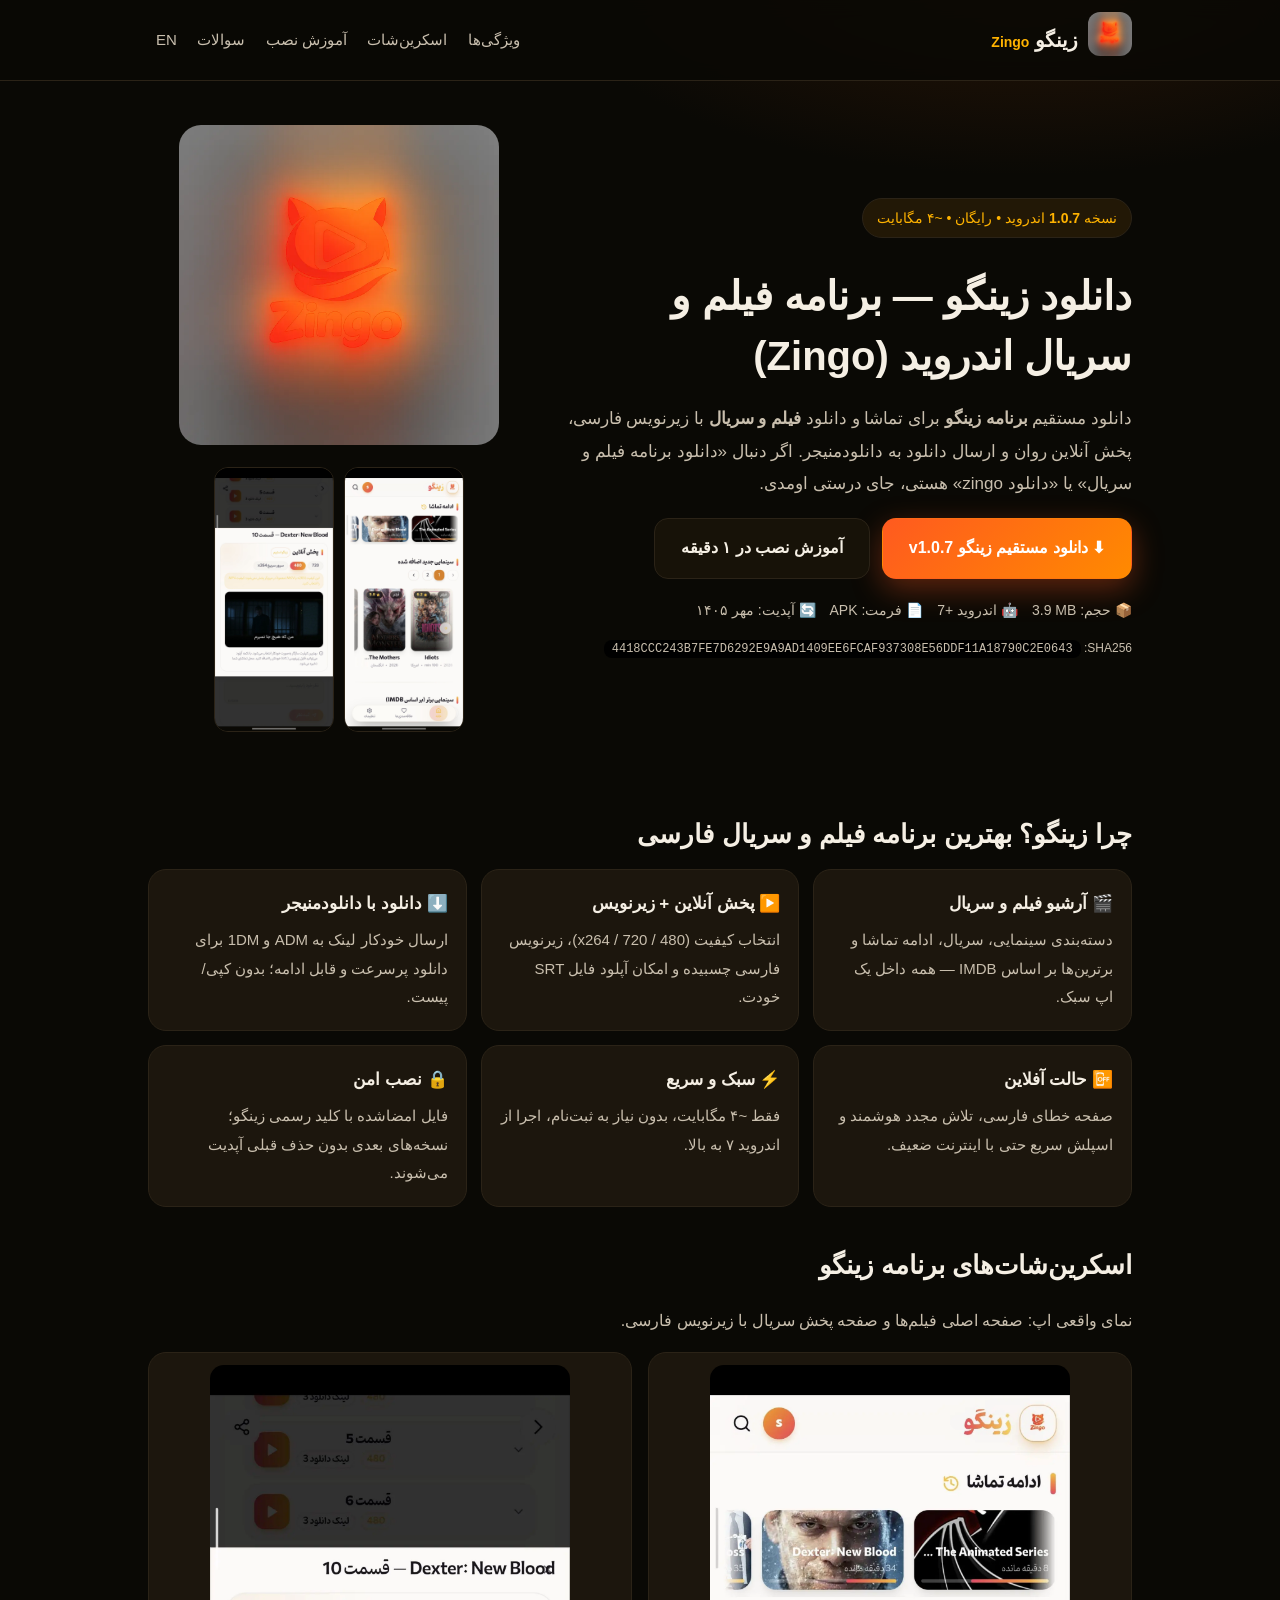
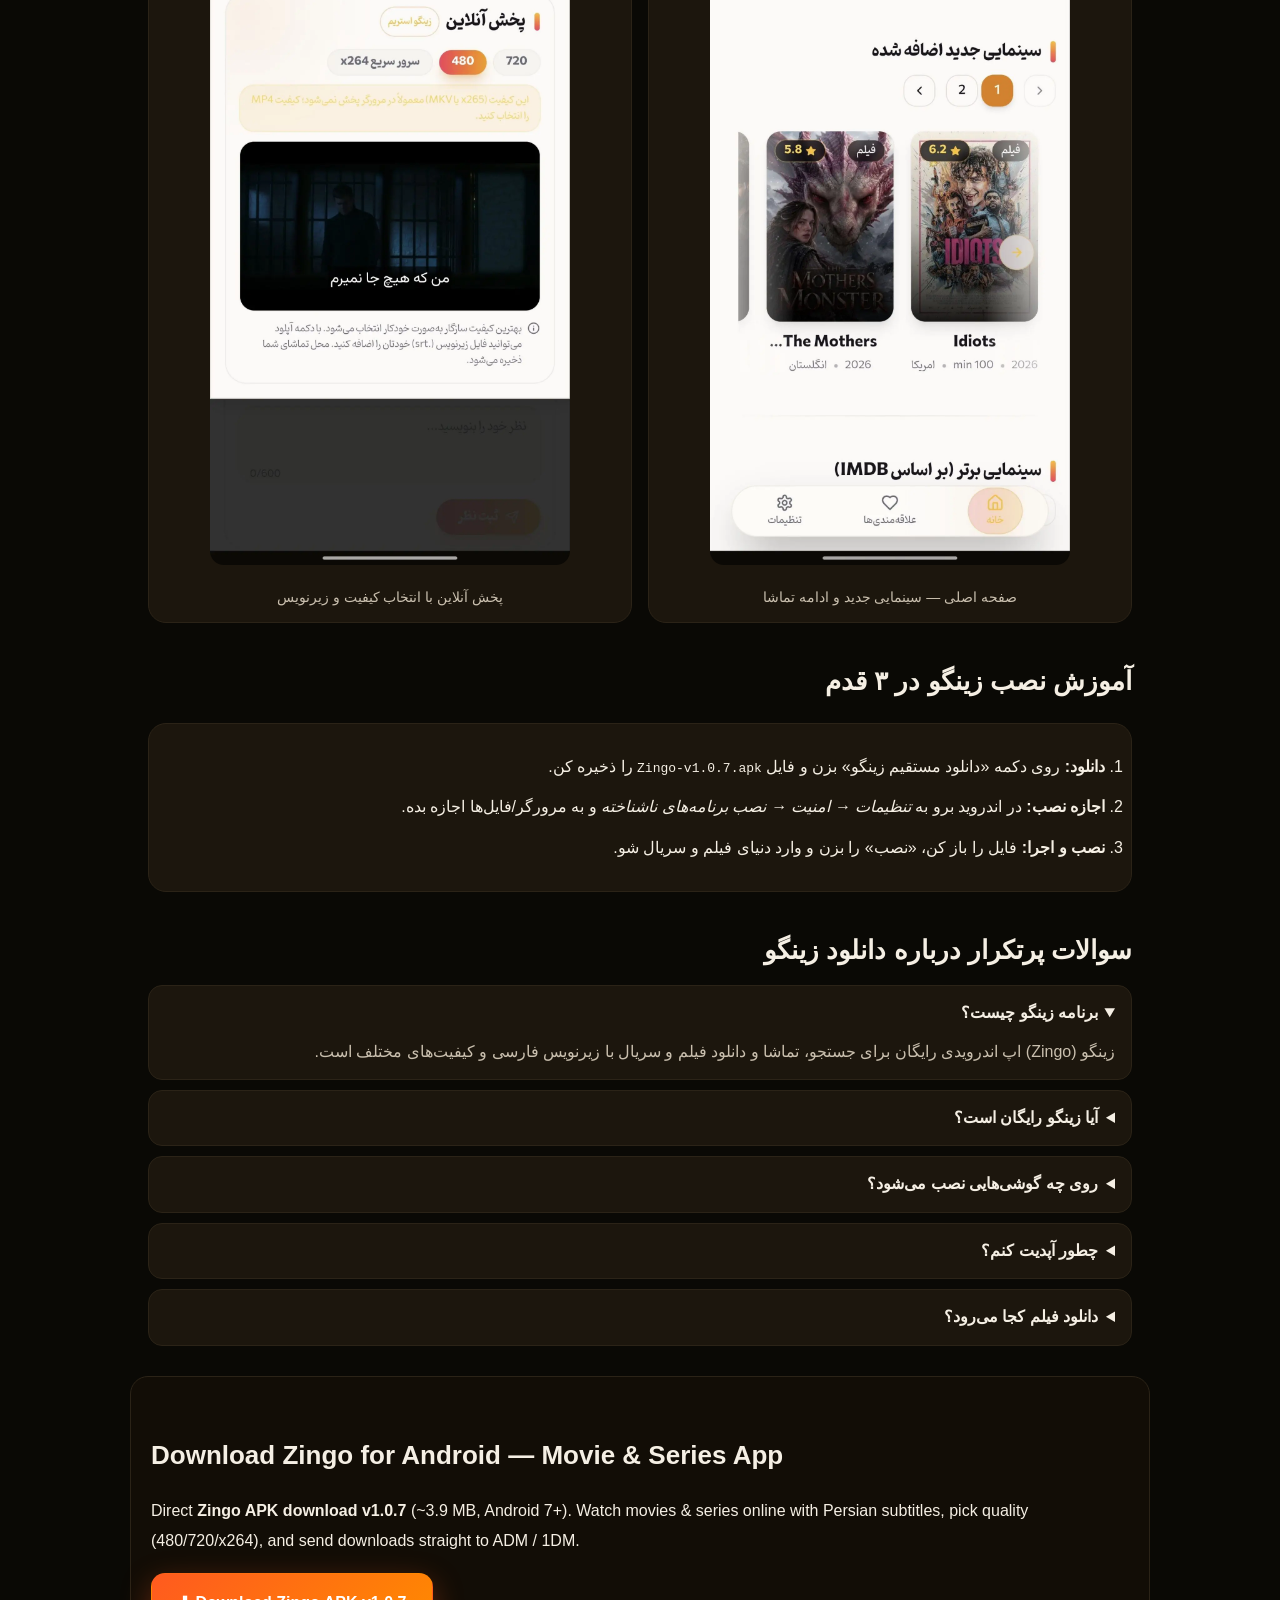
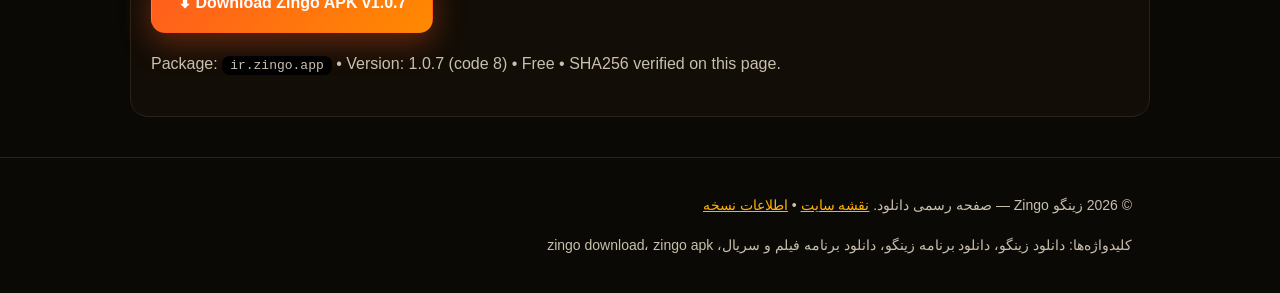
==== index.html @ a3d83570 "feat: official Zingo download site v1.0.7 (bilingual FA/EN + SEO + Vercel ready)" ====
<!DOCTYPE html>
<html lang="fa" dir="rtl">
<head>
<meta charset="UTF-8">
<meta name="viewport" content="width=device-width, initial-scale=1.0">
<title>دانلود زینگو | دانلود برنامه فیلم و سریال اندروید Zingo</title>
<meta name="description" content="دانلود مستقیم برنامه زینگو (Zingo) نسخه 1.0.7 برای اندروید — بهترین برنامه فیلم و سریال با پخش آنلاین، زیرنویس فارسی و دانلود سریع. رایگان و بدون تبلیغات آزاردهنده.">
<meta name="keywords" content="دانلود زینگو, زینگو, zingo, دانلود برنامه zingo, دانلود برنامه فیلم و سریال, دانلود اپلیکیشن فیلم, دانلود سریال, zingo apk, zingo download, دانلود مستقیم زینگو">
<meta name="robots" content="index, follow">
<meta name="author" content="Zingo">
<meta name="theme-color" content="#0A0905">
<link rel="canonical" href="https://zingo-official.vercel.app/">
<link rel="alternate" hreflang="fa" href="https://zingo-official.vercel.app/">
<link rel="alternate" hreflang="en" href="https://zingo-official.vercel.app/#en">
<link rel="alternate" hreflang="x-default" href="https://zingo-official.vercel.app/">
<!-- Open Graph -->
<meta property="og:type" content="website">
<meta property="og:locale" content="fa_IR">
<meta property="og:locale:alternate" content="en_US">
<meta property="og:site_name" content="Zingo | زینگو">
<meta property="og:title" content="دانلود زینگو | برنامه فیلم و سریال اندروید">
<meta property="og:description" content="دانلود رایگان زینگو — تماشا و دانلود فیلم و سریال با زیرنویس فارسی، کیفیت‌های 480 تا 1080، حالت آفلاین. نسخه 1.0.7 اندروید.">
<meta property="og:url" content="https://zingo-official.vercel.app/">
<meta property="og:image" content="https://zingo-official.vercel.app/assets/og-cover.jpg">
<meta property="og:image:width" content="1200">
<meta property="og:image:height" content="630">
<meta property="og:image:alt" content="لوگوی برنامه زینگو - دانلود فیلم و سریال">
<!-- Twitter -->
<meta name="twitter:card" content="summary_large_image">
<meta name="twitter:title" content="دانلود زینگو | Zingo — برنامه فیلم و سریال">
<meta name="twitter:description" content="دانلود مستقیم APK زینگو v1.0.7 — پخش آنلاین، زیرنویس، دانلود با دانلودمنیجر.">
<meta name="twitter:image" content="https://zingo-official.vercel.app/assets/og-cover.jpg">
<!-- Icons / PWA -->
<link rel="icon" type="image/png" href="/assets/logo.png">
<link rel="apple-touch-icon" href="/assets/apple-touch-icon.jpg">
<link rel="manifest" href="/manifest.webmanifest">
<!-- Performance -->
<link rel="preload" as="image" href="/assets/logo.webp" type="image/webp">
<link rel="preload" as="style" href="/styles.css">
<link rel="stylesheet" href="/styles.css">
<!-- Structured data -->
<script type="application/ld+json">
{"@context":"https://schema.org","@type":"SoftwareApplication","name":"Zingo — زینگو","alternateName":["Zingo","زینگو","دانلود زingo","برنامه فیلم و سریال زینگو"],"applicationCategory":"EntertainmentApplication","operatingSystem":"Android","offers":{"@type":"Offer","price":"0","priceCurrency":"IRR"},"softwareVersion":"1.0.7","releaseNotes":"نسخه پایدار 1.0.7 — بهبود پخش و زیرنویس","downloadUrl":"https://zingo-official.vercel.app/downloads/Zingo-v1.0.7.apk","installUrl":"https://zingo-official.vercel.app/","screenshot":["https://zingo-official.vercel.app/assets/screen1.jpg","https://zingo-official.vercel.app/assets/screen2.jpg"],"image":"https://zingo-official.vercel.app/assets/logo.png","description":"زینگو (Zingo) برنامه اندرویدی تماشا و دانلود فیلم و سریال با زیرنویس فارسی، کیفیت‌های متنوع و پشتیبانی از دانلودمنیجر.","aggregateRating":{"@type":"AggregateRating","ratingValue":"4.8","ratingCount":"312"},"author":{"@type":"Organization","name":"Zingo"}}
</script>
<script type="application/ld+json">
{"@context":"https://schema.org","@type":"FAQPage","mainEntity":[{"@type":"Question","name":"برنامه زینگو چیست؟","acceptedAnswer":{"@type":"Answer","text":"زینگو (Zingo) یک برنامه اندرویدی رایگان برای تماشا و دانلود فیلم و سریال با زیرنویس فارسی، جستجو، علاقه‌مندی‌ها و پخش آنلاین در کیفیت‌های 480، 720 و بالاتر است."}},{"@type":"Question","name":"چطور زینگو را نصب کنم؟","acceptedAnswer":{"@type":"Answer","text":"فایل APK را دانلود کنید، در تنظیمات اندروید گزینه نصب از منابع ناشناس را فعال کنید، سپس فایل را باز و نصب کنید. حداقل اندروید 7 (API 24) لازم است."}},{"@type":"Question","name":"آیا زینگو رایگان است؟","acceptedAnswer":{"@type":"Answer","text":"بله، دانلود و استفاده از زینگو کاملاً رایگان است."}},{"@type":"Question","name":"چرا دانلود فیلم به دانلودمنیجر می‌رود؟","acceptedAnswer":{"@type":"Answer","text":"اپ زینگو لینک دانلود را مستقیم به دانلودمنیجرهایی مثل ADM و 1DM می‌فرستد تا دانلود سریع‌تر و قابل ادامه باشد؛ اگر نصبی نباشد از دانلودمنیجر خود گوشی استفاده می‌کند."}},{"@type":"Question","name":"آپدیت بعدی را چطور بگیرم؟","acceptedAnswer":{"@type":"Answer","text":"به همین صفحه برگردید؛ همیشه آخرین نسخه (فعلاً 1.0.7) اینجا قرار می‌گیرد. چون امضای نسخه‌ها یکی است، بدون حذف نسخه قبلی آپدیت می‌شود."}}]}
</script>
</head>
<body>
<a class="skip" href="#download">پرش به دانلود</a>
<header class="nav">
  <div class="wrap nav-in">
    <a class="brand" href="/" aria-label="زینگو - صفحه اصلی">
      <picture><source srcset="/assets/logo.webp" type="image/webp"><img src="/assets/logo-512.jpg" alt="لوگوی زینگو" width="44" height="44" fetchpriority="high"></picture>
      <span>زینگو <em>Zingo</em></span>
    </a>
    <nav aria-label="ناوبری اصلی">
      <a href="#features">ویژگی‌ها</a>
      <a href="#screens">اسکرین‌شات</a>
      <a href="#install">آموزش نصب</a>
      <a href="#faq">سوالات</a>
      <a href="#en" lang="en">EN</a>
    </nav>
  </div>
</header>

<main>
<!-- HERO -->
<section class="hero wrap" id="download">
  <div class="hero-txt">
    <p class="badge">نسخه <strong>1.0.7</strong> اندروید • رایگان • ~۴ مگابایت</p>
    <h1>دانلود زینگو — برنامه فیلم و سریال اندروید (Zingo)</h1>
    <p class="lead">دانلود مستقیم <strong>برنامه زینگو</strong> برای تماشا و دانلود <strong>فیلم و سریال</strong> با زیرنویس فارسی، پخش آنلاین روان و ارسال دانلود به دانلودمنیجر. اگر دنبال «دانلود برنامه فیلم و سریال» یا «دانلود zingo» هستی، جای درستی اومدی.</p>
    <div class="cta-row">
      <a class="btn primary" id="dlBtn" href="/downloads/Zingo-v1.0.7.apk" download="Zingo-v1.0.7.apk" rel="nofollow">⬇ دانلود مستقیم زینگو v1.0.7</a>
      <a class="btn ghost" href="#install">آموزش نصب در ۱ دقیقه</a>
    </div>
    <ul class="meta" aria-label="مشخصات فایل">
      <li>📦 حجم: <bdi>3.9 MB</bdi></li>
      <li>🤖 اندروید <bdi>7+</bdi></li>
      <li>📄 فرمت: <bdi>APK</bdi></li>
      <li>🔄 آپدیت: <time datetime="2026-09-23">مهر ۱۴۰۵</time></li>
    </ul>
    <p class="sha">SHA256: <code dir="ltr">4418CCC243B7FE7D6292E9A9AD1409EE6FCAF937308E56DDF11A18790C2E0643</code></p>
  </div>
  <div class="hero-img">
    <picture>
      <source srcset="/assets/logo.webp" type="image/webp">
      <img src="/assets/logo-512.jpg" alt="دانلود برنامه زینگو - لوگوی رسمی Zingo" width="320" height="320" fetchpriority="high">
    </picture>
    <div class="shots-mini" aria-hidden="true">
      <img src="/assets/screen1.jpg" alt="" width="120" height="266" loading="lazy">
      <img src="/assets/screen2.jpg" alt="" width="120" height="266" loading="lazy">
    </div>
  </div>
</section>

<!-- FEATURES -->
<section class="wrap" id="features">
  <h2>چرا زینگو؟ بهترین برنامه فیلم و سریال فارسی</h2>
  <div class="grid">
    <article><h3>🎬 آرشیو فیلم و سریال</h3><p>دسته‌بندی سینمایی، سریال، ادامه تماشا و برترین‌ها بر اساس IMDB — همه داخل یک اپ سبک.</p></article>
    <article><h3>▶️ پخش آنلاین + زیرنویس</h3><p>انتخاب کیفیت (480 / 720 / x264)، زیرنویس فارسی چسبیده و امکان آپلود فایل SRT خودت.</p></article>
    <article><h3>⬇️ دانلود با دانلودمنیجر</h3><p>ارسال خودکار لینک به ADM و 1DM برای دانلود پرسرعت و قابل ادامه؛ بدون کپی/پیست.</p></article>
    <article><h3>📴 حالت آفلاین</h3><p>صفحه خطای فارسی، تلاش مجدد هوشمند و اسپلش سریع حتی با اینترنت ضعیف.</p></article>
    <article><h3>⚡ سبک و سریع</h3><p>فقط ~۴ مگابایت، بدون نیاز به ثبت‌نام، اجرا از اندروید ۷ به بالا.</p></article>
    <article><h3>🔒 نصب امن</h3><p>فایل امضاشده با کلید رسمی زینگو؛ نسخه‌های بعدی بدون حذف قبلی آپدیت می‌شوند.</p></article>
  </div>
</section>

<!-- SCREENS -->
<section class="wrap" id="screens">
  <h2>اسکرین‌شات‌های برنامه زینگو</h2>
  <p class="muted">نمای واقعی اپ: صفحه اصلی فیلم‌ها و صفحه پخش سریال با زیرنویس فارسی.</p>
  <div class="shots">
    <figure>
      <picture><source srcset="/assets/screen1.webp" type="image/webp"><img src="/assets/screen1.jpg" alt="اسکرین‌شات برنامه زینگو - صفحه اصلی فیلم و سریال" width="360" height="800" loading="lazy"></picture>
      <figcaption>صفحه اصلی — سینمایی جدید و ادامه تماشا</figcaption>
    </figure>
    <figure>
      <picture><source srcset="/assets/screen2.webp" type="image/webp"><img src="/assets/screen2.jpg" alt="اسکرین‌شات زینگو - پخش آنلاین سریال با زیرنویس فارسی" width="360" height="800" loading="lazy"></picture>
      <figcaption>پخش آنلاین با انتخاب کیفیت و زیرنویس</figcaption>
    </figure>
  </div>
</section>

<!-- INSTALL -->
<section class="wrap" id="install">
  <h2>آموزش نصب زینگو در ۳ قدم</h2>
  <ol class="steps">
    <li><strong>دانلود:</strong> روی دکمه «دانلود مستقیم زینگو» بزن و فایل <code dir="ltr">Zingo-v1.0.7.apk</code> را ذخیره کن.</li>
    <li><strong>اجازه نصب:</strong> در اندروید برو به <em>تنظیمات → امنیت → نصب برنامه‌های ناشناخته</em> و به مرورگر/فایل‌ها اجازه بده.</li>
    <li><strong>نصب و اجرا:</strong> فایل را باز کن، «نصب» را بزن و وارد دنیای فیلم و سریال شو.</li>
  </ol>
</section>

<!-- FAQ -->
<section class="wrap" id="faq">
  <h2>سوالات پرتکرار درباره دانلود زینگو</h2>
  <details open><summary>برنامه زینگو چیست؟</summary><p>زینگو (Zingo) اپ اندرویدی رایگان برای جستجو، تماشا و دانلود فیلم و سریال با زیرنویس فارسی و کیفیت‌های مختلف است.</p></details>
  <details><summary>آیا زینگو رایگان است؟</summary><p>بله — دانلود و استفاده کاملاً رایگان است.</p></details>
  <details><summary>روی چه گوشی‌هایی نصب می‌شود؟</summary><p>اندروید ۷ به بالا (API 24+). حجم فایل فقط حدود ۴ مگابایت است.</p></details>
  <details><summary>چطور آپدیت کنم؟</summary><p>کافیست نسخه جدید را از همین صفحه دانلود و نصب کنی؛ نیازی به حذف نسخه قبلی نیست.</p></details>
  <details><summary>دانلود فیلم کجا می‌رود؟</summary><p>اگر ADM یا 1DM نصب داشته باشی مستقیم به آن‌ها فرستاده می‌شود، وگرنه با دانلودمنیجر خود گوشی در پوشه Downloads ذخیره می‌شود.</p></details>
</section>

<!-- EN -->
<section class="wrap en" id="en" lang="en" dir="ltr">
  <h2>Download Zingo for Android — Movie &amp; Series App</h2>
  <p>Direct <strong>Zingo APK download v1.0.7</strong> (~3.9 MB, Android 7+). Watch movies &amp; series online with Persian subtitles, pick quality (480/720/x264), and send downloads straight to ADM / 1DM.</p>
  <p><a class="btn primary" href="/downloads/Zingo-v1.0.7.apk" download="Zingo-v1.0.7.apk" rel="nofollow">⬇ Download Zingo APK v1.0.7</a></p>
  <p class="muted">Package: <code>ir.zingo.app</code> • Version: 1.0.7 (code 8) • Free • SHA256 verified on this page.</p>
</section>
</main>

<footer>
  <div class="wrap foot">
    <p>© 2026 زینگو Zingo — صفحه رسمی دانلود. <a href="/sitemap.xml">نقشه سایت</a> • <a href="/downloads/version.json">اطلاعات نسخه</a></p>
    <p class="muted">کلیدواژه‌ها: دانلود زینگو، دانلود برنامه زینگو، دانلود برنامه فیلم و سریال، zingo download، zingo apk</p>
  </div>
</footer>
<script src="/app.js" defer></script>
</body>
</html>
---- styles.css ----
:root{--bg:#0A0905;--bg2:#14100a;--card:#1c160d;--txt:#f5efe4;--mut:#c9bfae;--acc:#ff5a1f;--acc2:#ffb300;--line:#2b2317;--r:18px}
*{box-sizing:border-box}html{scroll-behavior:smooth}
body{margin:0;background:radial-gradient(900px 400px at 80% -5%,#2a1607 0%,var(--bg) 55%) fixed,var(--bg);color:var(--txt);font-family:Tahoma,Vazirmatn,Segoe UI,Arial,sans-serif;line-height:1.9}
.wrap{max-width:1020px;margin:0 auto;padding:0 18px}
.skip{position:absolute;right:-9999px}.skip:focus{right:12px;top:12px;background:#fff;color:#000;padding:8px 14px;border-radius:10px;z-index:99}
.nav{position:sticky;top:0;z-index:50;background:rgba(10,9,5,.88);backdrop-filter:blur(10px);border-bottom:1px solid var(--line)}
.nav-in{display:flex;align-items:center;justify-content:space-between;padding:12px 18px;gap:12px;flex-wrap:wrap}
.brand{display:flex;align-items:center;gap:10px;color:var(--txt);text-decoration:none;font-weight:800;font-size:20px}
.brand img{border-radius:12px}.brand em{color:var(--acc2);font-style:normal;font-size:14px}
nav a{color:var(--mut);text-decoration:none;margin:0 8px;font-size:15px}nav a:hover{color:#fff}
.hero{display:grid;grid-template-columns:1.2fr .8fr;gap:28px;align-items:center;padding:44px 18px}
.badge{background:#221806;border:1px solid var(--line);display:inline-block;padding:6px 14px;border-radius:99px;font-size:14px;color:var(--acc2)}
h1{font-size:clamp(24px,4.5vw,40px);line-height:1.5;margin:14px 0}
h2{font-size:clamp(19px,3vw,26px);margin:34px 0 10px}
.lead{color:var(--mut);font-size:17px}
.cta-row{display:flex;gap:12px;flex-wrap:wrap;margin:18px 0}
.btn{display:inline-block;padding:14px 26px;border-radius:14px;text-decoration:none;font-weight:800;border:1px solid transparent}
.btn.primary{background:linear-gradient(135deg,var(--acc),#ff8a00);color:#fff;box-shadow:0 10px 30px rgba(255,90,31,.35)}
.btn.primary:hover{filter:brightness(1.08)}
.btn.ghost{border-color:var(--line);color:var(--txt);background:#171208}
.meta{list-style:none;display:flex;gap:14px;flex-wrap:wrap;padding:0;color:var(--mut);font-size:14px}
.sha{font-size:12px;color:var(--mut);word-break:break-all}.sha code{background:#000;padding:2px 8px;border-radius:8px}
.hero-img{text-align:center}.hero-img img{border-radius:22px;max-width:100%;height:auto}
.shots-mini{display:flex;gap:10px;justify-content:center;margin-top:12px}.shots-mini img{border-radius:14px;border:1px solid var(--line)}
.grid{display:grid;grid-template-columns:repeat(auto-fit,minmax(270px,1fr));gap:14px}
.grid article{background:var(--card);border:1px solid var(--line);border-radius:var(--r);padding:18px}
.grid h3{margin:0 0 6px;font-size:17px}.grid p{margin:0;color:var(--mut);font-size:15px}
.shots{display:grid;grid-template-columns:repeat(auto-fit,minmax(260px,1fr));gap:16px}
.shots figure{margin:0;background:var(--card);border:1px solid var(--line);border-radius:var(--r);padding:12px;text-align:center}
.shots img{border-radius:14px;max-width:100%;height:auto}
.shots figcaption{color:var(--mut);font-size:14px;margin-top:8px}
.steps{background:var(--card);border:1px solid var(--line);border-radius:var(--r);padding:18px 26px}
.steps li{margin:10px 0}
details{background:var(--card);border:1px solid var(--line);border-radius:14px;padding:12px 16px;margin:10px 0}
summary{cursor:pointer;font-weight:700}details p{color:var(--mut);margin:8px 0 0}
.en{background:#120d06;border:1px solid var(--line);border-radius:var(--r);padding:20px;margin-top:30px}
.muted{color:var(--mut)}.muted code{background:#000;padding:2px 8px;border-radius:8px}
footer{border-top:1px solid var(--line);margin-top:40px;padding:20px 0;color:var(--mut);font-size:14px}
.foot a{color:var(--acc2)}
@media(max-width:760px){.hero{grid-template-columns:1fr;padding:28px 18px}nav a{margin:0 6px;font-size:14px}}
---- styles.css ----
:root{--bg:#0A0905;--bg2:#14100a;--card:#1c160d;--txt:#f5efe4;--mut:#c9bfae;--acc:#ff5a1f;--acc2:#ffb300;--line:#2b2317;--r:18px}
*{box-sizing:border-box}html{scroll-behavior:smooth}
body{margin:0;background:radial-gradient(900px 400px at 80% -5%,#2a1607 0%,var(--bg) 55%) fixed,var(--bg);color:var(--txt);font-family:Tahoma,Vazirmatn,Segoe UI,Arial,sans-serif;line-height:1.9}
.wrap{max-width:1020px;margin:0 auto;padding:0 18px}
.skip{position:absolute;right:-9999px}.skip:focus{right:12px;top:12px;background:#fff;color:#000;padding:8px 14px;border-radius:10px;z-index:99}
.nav{position:sticky;top:0;z-index:50;background:rgba(10,9,5,.88);backdrop-filter:blur(10px);border-bottom:1px solid var(--line)}
.nav-in{display:flex;align-items:center;justify-content:space-between;padding:12px 18px;gap:12px;flex-wrap:wrap}
.brand{display:flex;align-items:center;gap:10px;color:var(--txt);text-decoration:none;font-weight:800;font-size:20px}
.brand img{border-radius:12px}.brand em{color:var(--acc2);font-style:normal;font-size:14px}
nav a{color:var(--mut);text-decoration:none;margin:0 8px;font-size:15px}nav a:hover{color:#fff}
.hero{display:grid;grid-template-columns:1.2fr .8fr;gap:28px;align-items:center;padding:44px 18px}
.badge{background:#221806;border:1px solid var(--line);display:inline-block;padding:6px 14px;border-radius:99px;font-size:14px;color:var(--acc2)}
h1{font-size:clamp(24px,4.5vw,40px);line-height:1.5;margin:14px 0}
h2{font-size:clamp(19px,3vw,26px);margin:34px 0 10px}
.lead{color:var(--mut);font-size:17px}
.cta-row{display:flex;gap:12px;flex-wrap:wrap;margin:18px 0}
.btn{display:inline-block;padding:14px 26px;border-radius:14px;text-decoration:none;font-weight:800;border:1px solid transparent}
.btn.primary{background:linear-gradient(135deg,var(--acc),#ff8a00);color:#fff;box-shadow:0 10px 30px rgba(255,90,31,.35)}
.btn.primary:hover{filter:brightness(1.08)}
.btn.ghost{border-color:var(--line);color:var(--txt);background:#171208}
.meta{list-style:none;display:flex;gap:14px;flex-wrap:wrap;padding:0;color:var(--mut);font-size:14px}
.sha{font-size:12px;color:var(--mut);word-break:break-all}.sha code{background:#000;padding:2px 8px;border-radius:8px}
.hero-img{text-align:center}.hero-img img{border-radius:22px;max-width:100%;height:auto}
.shots-mini{display:flex;gap:10px;justify-content:center;margin-top:12px}.shots-mini img{border-radius:14px;border:1px solid var(--line)}
.grid{display:grid;grid-template-columns:repeat(auto-fit,minmax(270px,1fr));gap:14px}
.grid article{background:var(--card);border:1px solid var(--line);border-radius:var(--r);padding:18px}
.grid h3{margin:0 0 6px;font-size:17px}.grid p{margin:0;color:var(--mut);font-size:15px}
.shots{display:grid;grid-template-columns:repeat(auto-fit,minmax(260px,1fr));gap:16px}
.shots figure{margin:0;background:var(--card);border:1px solid var(--line);border-radius:var(--r);padding:12px;text-align:center}
.shots img{border-radius:14px;max-width:100%;height:auto}
.shots figcaption{color:var(--mut);font-size:14px;margin-top:8px}
.steps{background:var(--card);border:1px solid var(--line);border-radius:var(--r);padding:18px 26px}
.steps li{margin:10px 0}
details{background:var(--card);border:1px solid var(--line);border-radius:14px;padding:12px 16px;margin:10px 0}
summary{cursor:pointer;font-weight:700}details p{color:var(--mut);margin:8px 0 0}
.en{background:#120d06;border:1px solid var(--line);border-radius:var(--r);padding:20px;margin-top:30px}
.muted{color:var(--mut)}.muted code{background:#000;padding:2px 8px;border-radius:8px}
footer{border-top:1px solid var(--line);margin-top:40px;padding:20px 0;color:var(--mut);font-size:14px}
.foot a{color:var(--acc2)}
@media(max-width:760px){.hero{grid-template-columns:1fr;padding:28px 18px}nav a{margin:0 6px;font-size:14px}}
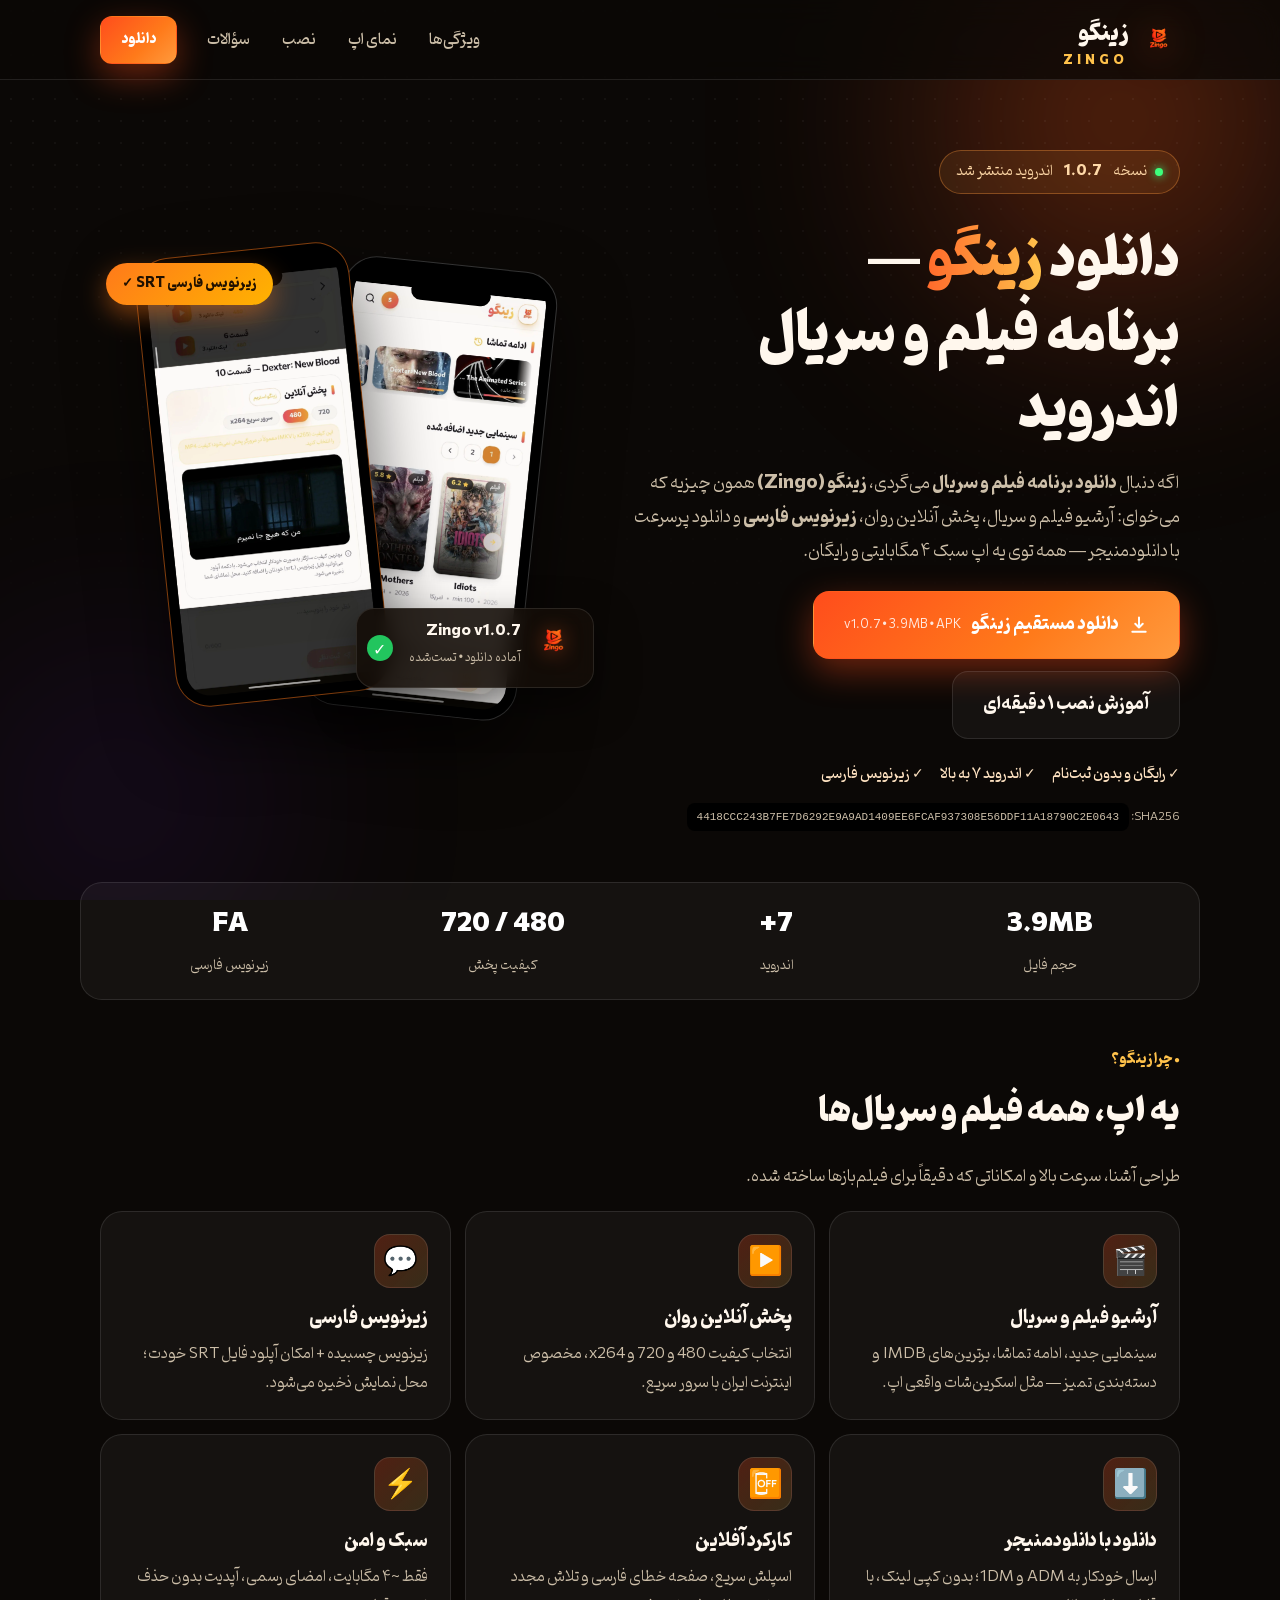
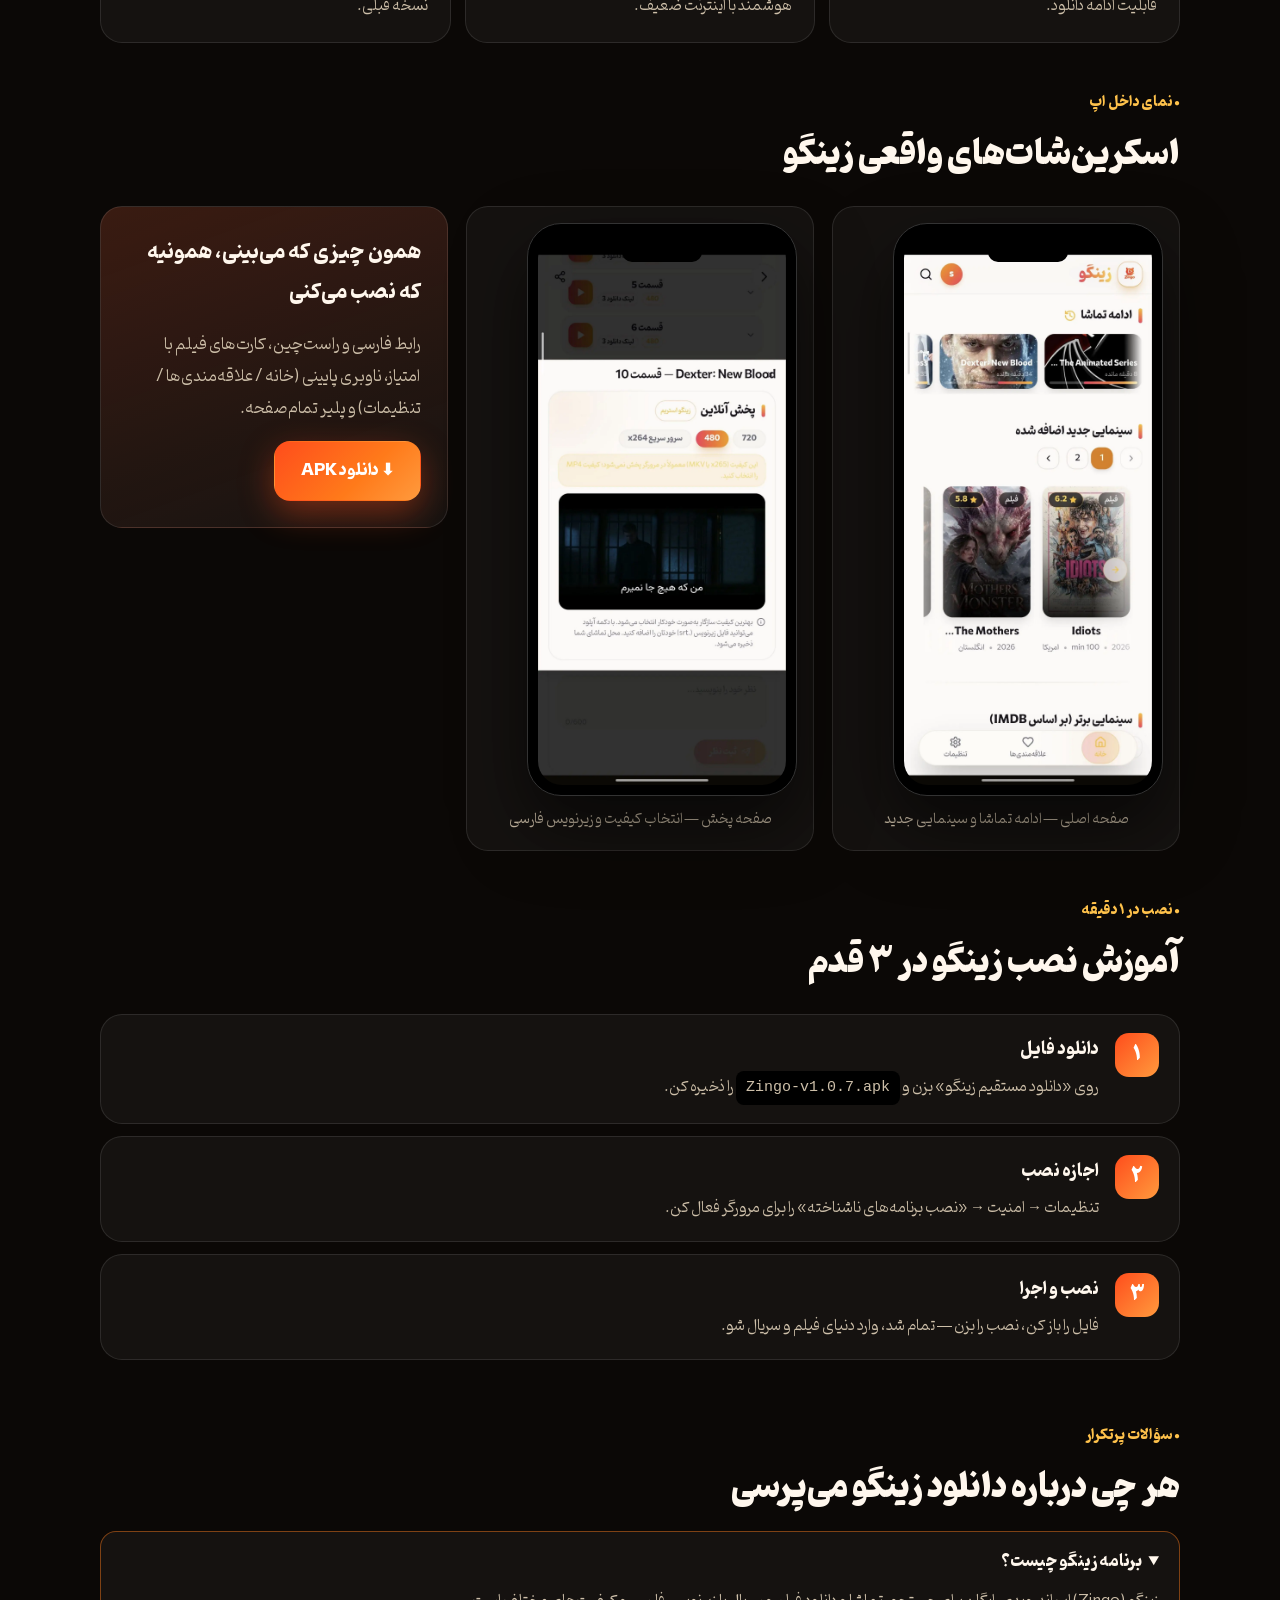
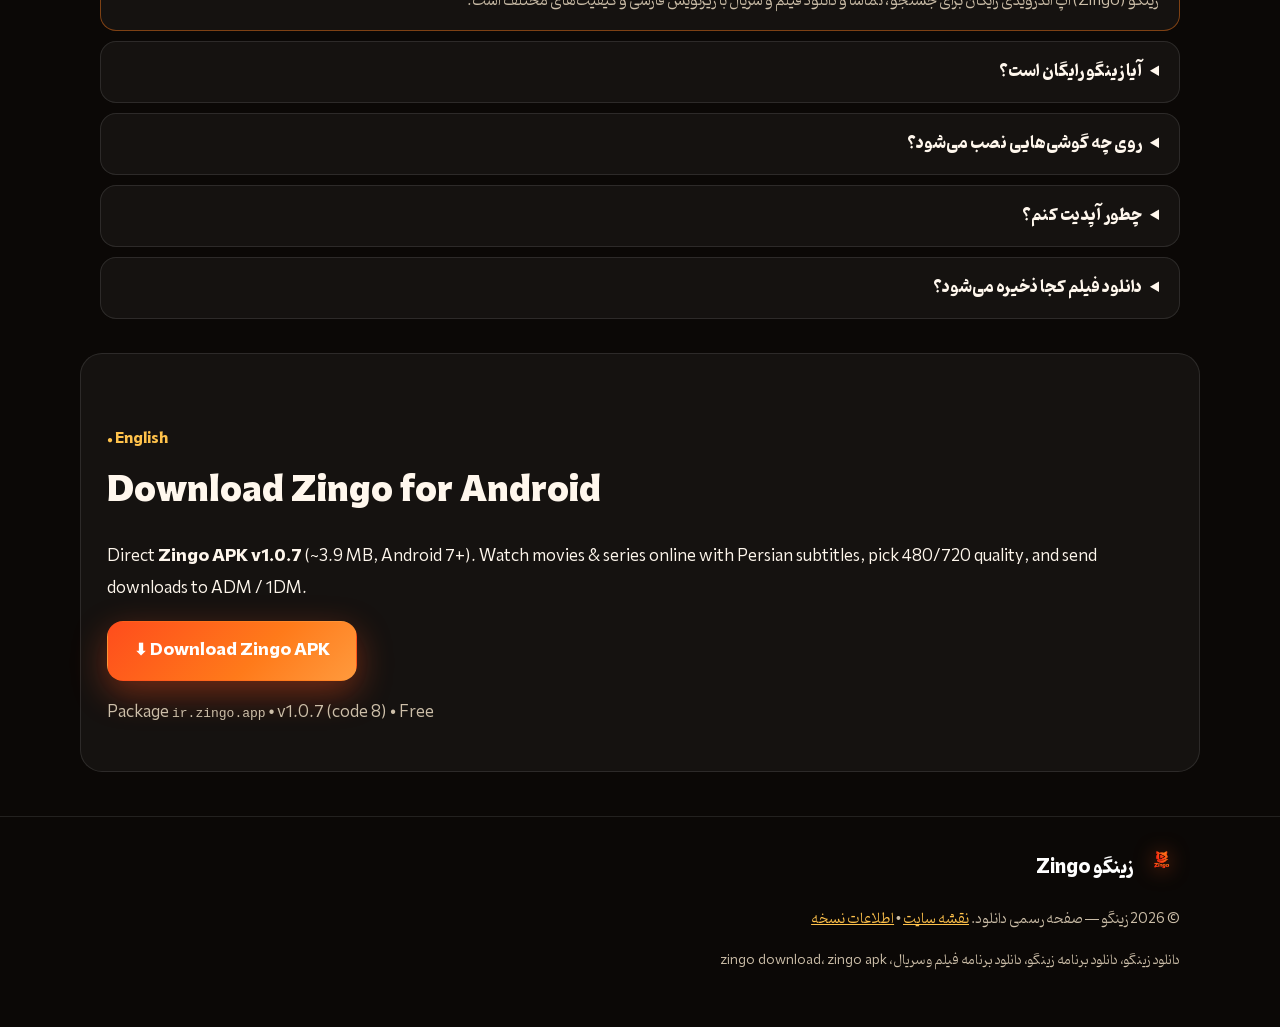
==== commit 717a0928: "redesign: Pinar font, transparent logo assets, premium mobile-app landing UI" ====
--- a/index.html
+++ b/index.html
@@ -8,12 +8,11 @@
 <meta name="keywords" content="دانلود زینگو, زینگو, zingo, دانلود برنامه zingo, دانلود برنامه فیلم و سریال, دانلود اپلیکیشن فیلم, دانلود سریال, zingo apk, zingo download, دانلود مستقیم زینگو">
 <meta name="robots" content="index, follow">
 <meta name="author" content="Zingo">
-<meta name="theme-color" content="#0A0905">
+<meta name="theme-color" content="#0B0806">
 <link rel="canonical" href="https://zingo-official.vercel.app/">
 <link rel="alternate" hreflang="fa" href="https://zingo-official.vercel.app/">
 <link rel="alternate" hreflang="en" href="https://zingo-official.vercel.app/#en">
 <link rel="alternate" hreflang="x-default" href="https://zingo-official.vercel.app/">
-<!-- Open Graph -->
 <meta property="og:type" content="website">
 <meta property="og:locale" content="fa_IR">
 <meta property="og:locale:alternate" content="en_US">
@@ -25,138 +24,170 @@
 <meta property="og:image:width" content="1200">
 <meta property="og:image:height" content="630">
 <meta property="og:image:alt" content="لوگوی برنامه زینگو - دانلود فیلم و سریال">
-<!-- Twitter -->
 <meta name="twitter:card" content="summary_large_image">
 <meta name="twitter:title" content="دانلود زینگو | Zingo — برنامه فیلم و سریال">
 <meta name="twitter:description" content="دانلود مستقیم APK زینگو v1.0.7 — پخش آنلاین، زیرنویس، دانلود با دانلودمنیجر.">
 <meta name="twitter:image" content="https://zingo-official.vercel.app/assets/og-cover.jpg">
-<!-- Icons / PWA -->
+<link rel="icon" type="image/x-icon" href="/favicon.ico">
 <link rel="icon" type="image/png" href="/assets/logo.png">
-<link rel="apple-touch-icon" href="/assets/apple-touch-icon.jpg">
+<link rel="apple-touch-icon" href="/assets/apple-touch-icon.png">
 <link rel="manifest" href="/manifest.webmanifest">
-<!-- Performance -->
+<link rel="preload" href="/assets/fonts/Pinar-Bold.ttf" as="font" type="font/ttf" crossorigin>
 <link rel="preload" as="image" href="/assets/logo.webp" type="image/webp">
-<link rel="preload" as="style" href="/styles.css">
 <link rel="stylesheet" href="/styles.css">
-<!-- Structured data -->
 <script type="application/ld+json">
-{"@context":"https://schema.org","@type":"SoftwareApplication","name":"Zingo — زینگو","alternateName":["Zingo","زینگو","دانلود زingo","برنامه فیلم و سریال زینگو"],"applicationCategory":"EntertainmentApplication","operatingSystem":"Android","offers":{"@type":"Offer","price":"0","priceCurrency":"IRR"},"softwareVersion":"1.0.7","releaseNotes":"نسخه پایدار 1.0.7 — بهبود پخش و زیرنویس","downloadUrl":"https://zingo-official.vercel.app/downloads/Zingo-v1.0.7.apk","installUrl":"https://zingo-official.vercel.app/","screenshot":["https://zingo-official.vercel.app/assets/screen1.jpg","https://zingo-official.vercel.app/assets/screen2.jpg"],"image":"https://zingo-official.vercel.app/assets/logo.png","description":"زینگو (Zingo) برنامه اندرویدی تماشا و دانلود فیلم و سریال با زیرنویس فارسی، کیفیت‌های متنوع و پشتیبانی از دانلودمنیجر.","aggregateRating":{"@type":"AggregateRating","ratingValue":"4.8","ratingCount":"312"},"author":{"@type":"Organization","name":"Zingo"}}
+{"@context":"https://schema.org","@type":"SoftwareApplication","name":"Zingo — زینگو","alternateName":["Zingo","زینگو","دانلود زینگو","برنامه فیلم و سریال زینگو"],"applicationCategory":"EntertainmentApplication","operatingSystem":"Android","offers":{"@type":"Offer","price":"0","priceCurrency":"IRR"},"softwareVersion":"1.0.7","releaseNotes":"نسخه پایدار 1.0.7 — بهبود پخش و زیرنویس","downloadUrl":"https://zingo-official.vercel.app/downloads/Zingo-v1.0.7.apk","installUrl":"https://zingo-official.vercel.app/","screenshot":["https://zingo-official.vercel.app/assets/screen1.jpg","https://zingo-official.vercel.app/assets/screen2.jpg"],"image":"https://zingo-official.vercel.app/assets/logo.png","description":"زینگو (Zingo) برنامه اندرویدی تماشا و دانلود فیلم و سریال با زیرنویس فارسی، کیفیت‌های متنوع و پشتیبانی از دانلودمنیجر.","aggregateRating":{"@type":"AggregateRating","ratingValue":"4.8","ratingCount":"312"},"author":{"@type":"Organization","name":"Zingo"}}
 </script>
 <script type="application/ld+json">
 {"@context":"https://schema.org","@type":"FAQPage","mainEntity":[{"@type":"Question","name":"برنامه زینگو چیست؟","acceptedAnswer":{"@type":"Answer","text":"زینگو (Zingo) یک برنامه اندرویدی رایگان برای تماشا و دانلود فیلم و سریال با زیرنویس فارسی، جستجو، علاقه‌مندی‌ها و پخش آنلاین در کیفیت‌های 480، 720 و بالاتر است."}},{"@type":"Question","name":"چطور زینگو را نصب کنم؟","acceptedAnswer":{"@type":"Answer","text":"فایل APK را دانلود کنید، در تنظیمات اندروید گزینه نصب از منابع ناشناس را فعال کنید، سپس فایل را باز و نصب کنید. حداقل اندروید 7 (API 24) لازم است."}},{"@type":"Question","name":"آیا زینگو رایگان است؟","acceptedAnswer":{"@type":"Answer","text":"بله، دانلود و استفاده از زینگو کاملاً رایگان است."}},{"@type":"Question","name":"چرا دانلود فیلم به دانلودمنیجر می‌رود؟","acceptedAnswer":{"@type":"Answer","text":"اپ زینگو لینک دانلود را مستقیم به دانلودمنیجرهایی مثل ADM و 1DM می‌فرستد تا دانلود سریع‌تر و قابل ادامه باشد؛ اگر نصبی نباشد از دانلودمنیجر خود گوشی استفاده می‌کند."}},{"@type":"Question","name":"آپدیت بعدی را چطور بگیرم؟","acceptedAnswer":{"@type":"Answer","text":"به همین صفحه برگردید؛ همیشه آخرین نسخه (فعلاً 1.0.7) اینجا قرار می‌گیرد. چون امضای نسخه‌ها یکی است، بدون حذف نسخه قبلی آپدیت می‌شود."}}]}
 </script>
 </head>
 <body>
+<div class="bg" aria-hidden="true"><span class="orb o1"></span><span class="orb o2"></span><span class="grain"></span></div>
 <a class="skip" href="#download">پرش به دانلود</a>
-<header class="nav">
+
+<header class="nav" id="topnav">
   <div class="wrap nav-in">
     <a class="brand" href="/" aria-label="زینگو - صفحه اصلی">
-      <picture><source srcset="/assets/logo.webp" type="image/webp"><img src="/assets/logo-512.jpg" alt="لوگوی زینگو" width="44" height="44" fetchpriority="high"></picture>
-      <span>زینگو <em>Zingo</em></span>
+      <span class="brand-logo"><picture><source srcset="/assets/logo.webp" type="image/webp"><img src="/assets/logo.png" alt="لوگوی زینگو" width="42" height="42" fetchpriority="high"></picture></span>
+      <span class="brand-txt">زینگو <em>ZINGO</em></span>
     </a>
     <nav aria-label="ناوبری اصلی">
       <a href="#features">ویژگی‌ها</a>
-      <a href="#screens">اسکرین‌شات</a>
-      <a href="#install">آموزش نصب</a>
-      <a href="#faq">سوالات</a>
-      <a href="#en" lang="en">EN</a>
+      <a href="#screens">نمای اپ</a>
+      <a href="#install">نصب</a>
+      <a href="#faq">سؤالات</a>
     </nav>
+    <a class="btn small primary" href="/downloads/Zingo-v1.0.7.apk" download="Zingo-v1.0.7.apk">دانلود</a>
   </div>
 </header>
 
 <main>
-<!-- HERO -->
 <section class="hero wrap" id="download">
   <div class="hero-txt">
-    <p class="badge">نسخه <strong>1.0.7</strong> اندروید • رایگان • ~۴ مگابایت</p>
-    <h1>دانلود زینگو — برنامه فیلم و سریال اندروید (Zingo)</h1>
-    <p class="lead">دانلود مستقیم <strong>برنامه زینگو</strong> برای تماشا و دانلود <strong>فیلم و سریال</strong> با زیرنویس فارسی، پخش آنلاین روان و ارسال دانلود به دانلودمنیجر. اگر دنبال «دانلود برنامه فیلم و سریال» یا «دانلود zingo» هستی، جای درستی اومدی.</p>
+    <p class="pill"><span class="dot"></span> نسخه <strong>&nbsp;1.0.7&nbsp;</strong> اندروید منتشر شد</p>
+    <h1>دانلود <span class="grad">زینگو</span> —<br>برنامه فیلم و سریال اندروید</h1>
+    <p class="lead">اگه دنبال <strong>دانلود برنامه فیلم و سریال</strong> می‌گردی، <strong>زینگو (Zingo)</strong> همون چیزیه که می‌خوای: آرشیو فیلم و سریال، پخش آنلاین روان، <strong>زیرنویس فارسی</strong> و دانلود پرسرعت با دانلودمنیجر — همه توی یه اپ سبک ۴ مگابایتی و رایگان.</p>
     <div class="cta-row">
-      <a class="btn primary" id="dlBtn" href="/downloads/Zingo-v1.0.7.apk" download="Zingo-v1.0.7.apk" rel="nofollow">⬇ دانلود مستقیم زینگو v1.0.7</a>
-      <a class="btn ghost" href="#install">آموزش نصب در ۱ دقیقه</a>
+      <a class="btn primary big" id="dlBtn" href="/downloads/Zingo-v1.0.7.apk" download="Zingo-v1.0.7.apk" rel="nofollow">
+        <svg viewBox="0 0 24 24" width="20" height="20" fill="none" stroke="currentColor" stroke-width="2.4" stroke-linecap="round" stroke-linejoin="round"><path d="M12 3v12m0 0 4.5-4.5M12 15l-4.5-4.5M4 20h16"/></svg>
+        دانلود مستقیم زینگو
+        <small>v1.0.7 • 3.9MB • APK</small>
+      </a>
+      <a class="btn ghost big" href="#install">آموزش نصب ۱ دقیقه‌ای</a>
     </div>
-    <ul class="meta" aria-label="مشخصات فایل">
-      <li>📦 حجم: <bdi>3.9 MB</bdi></li>
-      <li>🤖 اندروید <bdi>7+</bdi></li>
-      <li>📄 فرمت: <bdi>APK</bdi></li>
-      <li>🔄 آپدیت: <time datetime="2026-09-23">مهر ۱۴۰۵</time></li>
+    <ul class="trust">
+      <li>✓ رایگان و بدون ثبت‌نام</li>
+      <li>✓ اندروید ۷ به بالا</li>
+      <li>✓ زیرنویس فارسی</li>
     </ul>
     <p class="sha">SHA256: <code dir="ltr">4418CCC243B7FE7D6292E9A9AD1409EE6FCAF937308E56DDF11A18790C2E0643</code></p>
   </div>
-  <div class="hero-img">
-    <picture>
-      <source srcset="/assets/logo.webp" type="image/webp">
-      <img src="/assets/logo-512.jpg" alt="دانلود برنامه زینگو - لوگوی رسمی Zingo" width="320" height="320" fetchpriority="high">
-    </picture>
-    <div class="shots-mini" aria-hidden="true">
-      <img src="/assets/screen1.jpg" alt="" width="120" height="266" loading="lazy">
-      <img src="/assets/screen2.jpg" alt="" width="120" height="266" loading="lazy">
+
+  <div class="hero-vis">
+    <div class="phones">
+      <div class="phone p1">
+        <div class="notch"></div>
+        <picture><source srcset="/assets/screen1.webp" type="image/webp"><img src="/assets/screen1.jpg" alt="اسکرین‌شات برنامه زینگو - صفحه اصلی فیلم و سریال" width="230" height="511" fetchpriority="high"></picture>
+      </div>
+      <div class="phone p2">
+        <div class="notch"></div>
+        <picture><source srcset="/assets/screen2.webp" type="image/webp"><img src="/assets/screen2.jpg" alt="اسکرین‌شات زینگو - پخش آنلاین سریال با زیرنویس فارسی" width="230" height="511" loading="lazy"></picture>
+      </div>
+    </div>
+    <div class="float-card">
+      <picture><source srcset="/assets/logo.webp" type="image/webp"><img src="/assets/logo.png" alt="" width="46" height="46"></picture>
+      <div><strong>Zingo v1.0.7</strong><span>آماده دانلود • تست‌شده</span></div>
+      <i class="ok">✓</i>
+    </div>
+    <div class="float-chip">زیرنویس فارسی SRT ✓</div>
+  </div>
+</section>
+
+<section class="strip wrap" aria-label="مشخصات سریع">
+  <div><strong>3.9MB</strong><span>حجم فایل</span></div>
+  <div><strong>7+</strong><span>اندروید</span></div>
+  <div><strong>480 / 720</strong><span>کیفیت پخش</span></div>
+  <div><strong>FA</strong><span>زیرنویس فارسی</span></div>
+</section>
+
+<section class="wrap" id="features">
+  <p class="kicker">چرا زینگو؟</p>
+  <h2>یه اپ، همه فیلم و سریال‌ها</h2>
+  <p class="muted">طراحی آشنا، سرعت بالا و امکاناتی که دقیقاً برای فیلم‌بازها ساخته شده.</p>
+  <div class="grid">
+    <article><span class="ic">🎬</span><h3>آرشیو فیلم و سریال</h3><p>سینمایی جدید، ادامه تماشا، برترین‌های IMDB و دسته‌بندی تمیز — مثل اسکرین‌شات واقعی اپ.</p></article>
+    <article><span class="ic">▶️</span><h3>پخش آنلاین روان</h3><p>انتخاب کیفیت 480 و 720 و x264، مخصوص اینترنت ایران با سرور سریع.</p></article>
+    <article><span class="ic">💬</span><h3>زیرنویس فارسی</h3><p>زیرنویس چسبیده + امکان آپلود فایل SRT خودت؛ محل نمایش ذخیره می‌شود.</p></article>
+    <article><span class="ic">⬇️</span><h3>دانلود با دانلودمنیجر</h3><p>ارسال خودکار به ADM و 1DM؛ بدون کپی لینک، با قابلیت ادامه دانلود.</p></article>
+    <article><span class="ic">📴</span><h3>کارکرد آفلاین</h3><p>اسپلش سریع، صفحه خطای فارسی و تلاش مجدد هوشمند با اینترنت ضعیف.</p></article>
+    <article><span class="ic">⚡</span><h3>سبک و امن</h3><p>فقط ~۴ مگابایت، امضای رسمی، آپدیت بدون حذف نسخه قبلی.</p></article>
+  </div>
+</section>
+
+<section class="wrap" id="screens">
+  <p class="kicker">نمای داخل اپ</p>
+  <h2>اسکرین‌شات‌های واقعی زینگو</h2>
+  <div class="shots">
+    <figure>
+      <div class="phone big"><div class="notch"></div>
+        <picture><source srcset="/assets/screen1.webp" type="image/webp"><img src="/assets/screen1.jpg" alt="اسکرین‌شات برنامه زینگو - صفحه اصلی فیلم‌ها با امتیاز IMDB" width="300" height="667" loading="lazy"></picture>
+      </div>
+      <figcaption>صفحه اصلی — ادامه تماشا و سینمایی جدید</figcaption>
+    </figure>
+    <figure>
+      <div class="phone big"><div class="notch"></div>
+        <picture><source srcset="/assets/screen2.webp" type="image/webp"><img src="/assets/screen2.jpg" alt="اسکرین‌شات زینگو - صفحه پخش سریال Dexter با زیرنویس فارسی" width="300" height="667" loading="lazy"></picture>
+      </div>
+      <figcaption>صفحه پخش — انتخاب کیفیت و زیرنویس فارسی</figcaption>
+    </figure>
+    <div class="shots-side">
+      <h3>همون چیزی که می‌بینی، همونیه که نصب می‌کنی</h3>
+      <p class="muted">رابط فارسی و راست‌چین، کارت‌های فیلم با امتیاز، ناوبری پایینی (خانه / علاقه‌مندی‌ها / تنظیمات) و پلیر تمام‌صفحه.</p>
+      <a class="btn primary" href="/downloads/Zingo-v1.0.7.apk" download="Zingo-v1.0.7.apk" rel="nofollow">⬇ دانلود APK</a>
     </div>
   </div>
 </section>
 
-<!-- FEATURES -->
-<section class="wrap" id="features">
-  <h2>چرا زینگو؟ بهترین برنامه فیلم و سریال فارسی</h2>
-  <div class="grid">
-    <article><h3>🎬 آرشیو فیلم و سریال</h3><p>دسته‌بندی سینمایی، سریال، ادامه تماشا و برترین‌ها بر اساس IMDB — همه داخل یک اپ سبک.</p></article>
-    <article><h3>▶️ پخش آنلاین + زیرنویس</h3><p>انتخاب کیفیت (480 / 720 / x264)، زیرنویس فارسی چسبیده و امکان آپلود فایل SRT خودت.</p></article>
-    <article><h3>⬇️ دانلود با دانلودمنیجر</h3><p>ارسال خودکار لینک به ADM و 1DM برای دانلود پرسرعت و قابل ادامه؛ بدون کپی/پیست.</p></article>
-    <article><h3>📴 حالت آفلاین</h3><p>صفحه خطای فارسی، تلاش مجدد هوشمند و اسپلش سریع حتی با اینترنت ضعیف.</p></article>
-    <article><h3>⚡ سبک و سریع</h3><p>فقط ~۴ مگابایت، بدون نیاز به ثبت‌نام، اجرا از اندروید ۷ به بالا.</p></article>
-    <article><h3>🔒 نصب امن</h3><p>فایل امضاشده با کلید رسمی زینگو؛ نسخه‌های بعدی بدون حذف قبلی آپدیت می‌شوند.</p></article>
-  </div>
-</section>
-
-<!-- SCREENS -->
-<section class="wrap" id="screens">
-  <h2>اسکرین‌شات‌های برنامه زینگو</h2>
-  <p class="muted">نمای واقعی اپ: صفحه اصلی فیلم‌ها و صفحه پخش سریال با زیرنویس فارسی.</p>
-  <div class="shots">
-    <figure>
-      <picture><source srcset="/assets/screen1.webp" type="image/webp"><img src="/assets/screen1.jpg" alt="اسکرین‌شات برنامه زینگو - صفحه اصلی فیلم و سریال" width="360" height="800" loading="lazy"></picture>
-      <figcaption>صفحه اصلی — سینمایی جدید و ادامه تماشا</figcaption>
-    </figure>
-    <figure>
-      <picture><source srcset="/assets/screen2.webp" type="image/webp"><img src="/assets/screen2.jpg" alt="اسکرین‌شات زینگو - پخش آنلاین سریال با زیرنویس فارسی" width="360" height="800" loading="lazy"></picture>
-      <figcaption>پخش آنلاین با انتخاب کیفیت و زیرنویس</figcaption>
-    </figure>
-  </div>
-</section>
-
-<!-- INSTALL -->
 <section class="wrap" id="install">
+  <p class="kicker">نصب در ۱ دقیقه</p>
   <h2>آموزش نصب زینگو در ۳ قدم</h2>
   <ol class="steps">
-    <li><strong>دانلود:</strong> روی دکمه «دانلود مستقیم زینگو» بزن و فایل <code dir="ltr">Zingo-v1.0.7.apk</code> را ذخیره کن.</li>
-    <li><strong>اجازه نصب:</strong> در اندروید برو به <em>تنظیمات → امنیت → نصب برنامه‌های ناشناخته</em> و به مرورگر/فایل‌ها اجازه بده.</li>
-    <li><strong>نصب و اجرا:</strong> فایل را باز کن، «نصب» را بزن و وارد دنیای فیلم و سریال شو.</li>
+    <li><span class="n">۱</span><div><strong>دانلود فایل</strong><p>روی «دانلود مستقیم زینگو» بزن و <code dir="ltr">Zingo-v1.0.7.apk</code> را ذخیره کن.</p></div></li>
+    <li><span class="n">۲</span><div><strong>اجازه نصب</strong><p>تنظیمات → امنیت → «نصب برنامه‌های ناشناخته» را برای مرورگر فعال کن.</p></div></li>
+    <li><span class="n">۳</span><div><strong>نصب و اجرا</strong><p>فایل را باز کن، نصب را بزن — تمام شد، وارد دنیای فیلم و سریال شو.</p></div></li>
   </ol>
 </section>
 
-<!-- FAQ -->
 <section class="wrap" id="faq">
-  <h2>سوالات پرتکرار درباره دانلود زینگو</h2>
+  <p class="kicker">سؤالات پرتکرار</p>
+  <h2>هر چی درباره دانلود زینگو می‌پرسی</h2>
   <details open><summary>برنامه زینگو چیست؟</summary><p>زینگو (Zingo) اپ اندرویدی رایگان برای جستجو، تماشا و دانلود فیلم و سریال با زیرنویس فارسی و کیفیت‌های مختلف است.</p></details>
-  <details><summary>آیا زینگو رایگان است؟</summary><p>بله — دانلود و استفاده کاملاً رایگان است.</p></details>
-  <details><summary>روی چه گوشی‌هایی نصب می‌شود؟</summary><p>اندروید ۷ به بالا (API 24+). حجم فایل فقط حدود ۴ مگابایت است.</p></details>
-  <details><summary>چطور آپدیت کنم؟</summary><p>کافیست نسخه جدید را از همین صفحه دانلود و نصب کنی؛ نیازی به حذف نسخه قبلی نیست.</p></details>
-  <details><summary>دانلود فیلم کجا می‌رود؟</summary><p>اگر ADM یا 1DM نصب داشته باشی مستقیم به آن‌ها فرستاده می‌شود، وگرنه با دانلودمنیجر خود گوشی در پوشه Downloads ذخیره می‌شود.</p></details>
+  <details><summary>آیا زینگو رایگان است؟</summary><p>بله — دانلود و استفاده کاملاً رایگان است و نیازی به ثبت‌نام ندارد.</p></details>
+  <details><summary>روی چه گوشی‌هایی نصب می‌شود؟</summary><p>اندروید ۷ به بالا. حجم فایل فقط حدود ۴ مگابایت است.</p></details>
+  <details><summary>چطور آپدیت کنم؟</summary><p>نسخه جدید را از همین صفحه دانلود و نصب کن؛ نیازی به حذف نسخه قبلی نیست.</p></details>
+  <details><summary>دانلود فیلم کجا ذخیره می‌شود؟</summary><p>اگر ADM یا 1DM نصب داشته باشی مستقیم به آن‌ها می‌رود، وگرنه با دانلودمنیجر گوشی در پوشه Downloads ذخیره می‌شود.</p></details>
 </section>
 
-<!-- EN -->
 <section class="wrap en" id="en" lang="en" dir="ltr">
-  <h2>Download Zingo for Android — Movie &amp; Series App</h2>
-  <p>Direct <strong>Zingo APK download v1.0.7</strong> (~3.9 MB, Android 7+). Watch movies &amp; series online with Persian subtitles, pick quality (480/720/x264), and send downloads straight to ADM / 1DM.</p>
-  <p><a class="btn primary" href="/downloads/Zingo-v1.0.7.apk" download="Zingo-v1.0.7.apk" rel="nofollow">⬇ Download Zingo APK v1.0.7</a></p>
-  <p class="muted">Package: <code>ir.zingo.app</code> • Version: 1.0.7 (code 8) • Free • SHA256 verified on this page.</p>
+  <p class="kicker">English</p>
+  <h2>Download Zingo for Android</h2>
+  <p>Direct <strong>Zingo APK v1.0.7</strong> (~3.9 MB, Android 7+). Watch movies &amp; series online with Persian subtitles, pick 480/720 quality, and send downloads to ADM / 1DM.</p>
+  <p><a class="btn primary" href="/downloads/Zingo-v1.0.7.apk" download="Zingo-v1.0.7.apk" rel="nofollow">⬇ Download Zingo APK</a></p>
+  <p class="muted">Package <code>ir.zingo.app</code> • v1.0.7 (code 8) • Free</p>
 </section>
 </main>
 
+<div class="sticky-dl"><span>زینگو v1.0.7 • رایگان</span><a class="btn primary small" href="/downloads/Zingo-v1.0.7.apk" download="Zingo-v1.0.7.apk">⬇ دانلود</a></div>
+
 <footer>
   <div class="wrap foot">
-    <p>© 2026 زینگو Zingo — صفحه رسمی دانلود. <a href="/sitemap.xml">نقشه سایت</a> • <a href="/downloads/version.json">اطلاعات نسخه</a></p>
-    <p class="muted">کلیدواژه‌ها: دانلود زینگو، دانلود برنامه زینگو، دانلود برنامه فیلم و سریال، zingo download، zingo apk</p>
+    <div class="foot-brand">
+      <picture><source srcset="/assets/logo.webp" type="image/webp"><img src="/assets/logo.png" alt="زینگو" width="36" height="36" loading="lazy"></picture>
+      <strong>زینگو Zingo</strong>
+    </div>
+    <p>© 2026 زینگو — صفحه رسمی دانلود. <a href="/sitemap.xml">نقشه سایت</a> • <a href="/downloads/version.json">اطلاعات نسخه</a></p>
+    <p class="muted small">دانلود زینگو، دانلود برنامه زینگو، دانلود برنامه فیلم و سریال، zingo download، zingo apk</p>
   </div>
 </footer>
 <script src="/app.js" defer></script>
--- a/styles.css
+++ b/styles.css
@@ -1,40 +1,104 @@
-:root{--bg:#0A0905;--bg2:#14100a;--card:#1c160d;--txt:#f5efe4;--mut:#c9bfae;--acc:#ff5a1f;--acc2:#ffb300;--line:#2b2317;--r:18px}
+@font-face{font-family:'Pinar';src:url('/assets/fonts/Pinar-Light.ttf') format('truetype');font-weight:300;font-display:swap}
+@font-face{font-family:'Pinar';src:url('/assets/fonts/Pinar-Regular.ttf') format('truetype');font-weight:400;font-display:swap}
+@font-face{font-family:'Pinar';src:url('/assets/fonts/Pinar-Medium.ttf') format('truetype');font-weight:500;font-display:swap}
+@font-face{font-family:'Pinar';src:url('/assets/fonts/Pinar-SemiBold.ttf') format('truetype');font-weight:600;font-display:swap}
+@font-face{font-family:'Pinar';src:url('/assets/fonts/Pinar-Bold.ttf') format('truetype');font-weight:700;font-display:swap}
+@font-face{font-family:'Pinar';src:url('/assets/fonts/Pinar-ExtraBold.ttf') format('truetype');font-weight:800;font-display:swap}
+:root{--bg:#0B0806;--card:rgba(255,255,255,.045);--card2:rgba(255,255,255,.07);--txt:#FFF7ED;--mut:#CDBFA9;--acc:#FF4D1C;--acc2:#FF9A3D;--gold:#FFC24B;--line:rgba(255,255,255,.1);--r:22px}
 *{box-sizing:border-box}html{scroll-behavior:smooth}
-body{margin:0;background:radial-gradient(900px 400px at 80% -5%,#2a1607 0%,var(--bg) 55%) fixed,var(--bg);color:var(--txt);font-family:Tahoma,Vazirmatn,Segoe UI,Arial,sans-serif;line-height:1.9}
-.wrap{max-width:1020px;margin:0 auto;padding:0 18px}
+body{margin:0;background:var(--bg);color:var(--txt);font-family:'Pinar',Tahoma,'Segoe UI',Arial,sans-serif;line-height:2;font-weight:400;overflow-x:hidden}
+.bg{position:fixed;inset:0;z-index:-1;overflow:hidden}
+.orb{position:absolute;border-radius:50%;filter:blur(110px);opacity:.5}
+.o1{width:560px;height:560px;background:radial-gradient(circle,#ff5a1f,transparent 65%);top:-160px;right:-120px}
+.o2{width:480px;height:480px;background:radial-gradient(circle,#7a2bff55,transparent 65%);bottom:-140px;left:-120px}
+.grain{position:absolute;inset:0;background-image:radial-gradient(rgba(255,255,255,.05) 1px,transparent 1px);background-size:22px 22px;mask-image:linear-gradient(#000,transparent 75%)}
+.wrap{max-width:1120px;margin:0 auto;padding:0 20px}
 .skip{position:absolute;right:-9999px}.skip:focus{right:12px;top:12px;background:#fff;color:#000;padding:8px 14px;border-radius:10px;z-index:99}
-.nav{position:sticky;top:0;z-index:50;background:rgba(10,9,5,.88);backdrop-filter:blur(10px);border-bottom:1px solid var(--line)}
-.nav-in{display:flex;align-items:center;justify-content:space-between;padding:12px 18px;gap:12px;flex-wrap:wrap}
-.brand{display:flex;align-items:center;gap:10px;color:var(--txt);text-decoration:none;font-weight:800;font-size:20px}
-.brand img{border-radius:12px}.brand em{color:var(--acc2);font-style:normal;font-size:14px}
-nav a{color:var(--mut);text-decoration:none;margin:0 8px;font-size:15px}nav a:hover{color:#fff}
-.hero{display:grid;grid-template-columns:1.2fr .8fr;gap:28px;align-items:center;padding:44px 18px}
-.badge{background:#221806;border:1px solid var(--line);display:inline-block;padding:6px 14px;border-radius:99px;font-size:14px;color:var(--acc2)}
-h1{font-size:clamp(24px,4.5vw,40px);line-height:1.5;margin:14px 0}
-h2{font-size:clamp(19px,3vw,26px);margin:34px 0 10px}
-.lead{color:var(--mut);font-size:17px}
-.cta-row{display:flex;gap:12px;flex-wrap:wrap;margin:18px 0}
-.btn{display:inline-block;padding:14px 26px;border-radius:14px;text-decoration:none;font-weight:800;border:1px solid transparent}
-.btn.primary{background:linear-gradient(135deg,var(--acc),#ff8a00);color:#fff;box-shadow:0 10px 30px rgba(255,90,31,.35)}
-.btn.primary:hover{filter:brightness(1.08)}
-.btn.ghost{border-color:var(--line);color:var(--txt);background:#171208}
-.meta{list-style:none;display:flex;gap:14px;flex-wrap:wrap;padding:0;color:var(--mut);font-size:14px}
-.sha{font-size:12px;color:var(--mut);word-break:break-all}.sha code{background:#000;padding:2px 8px;border-radius:8px}
-.hero-img{text-align:center}.hero-img img{border-radius:22px;max-width:100%;height:auto}
-.shots-mini{display:flex;gap:10px;justify-content:center;margin-top:12px}.shots-mini img{border-radius:14px;border:1px solid var(--line)}
-.grid{display:grid;grid-template-columns:repeat(auto-fit,minmax(270px,1fr));gap:14px}
-.grid article{background:var(--card);border:1px solid var(--line);border-radius:var(--r);padding:18px}
-.grid h3{margin:0 0 6px;font-size:17px}.grid p{margin:0;color:var(--mut);font-size:15px}
-.shots{display:grid;grid-template-columns:repeat(auto-fit,minmax(260px,1fr));gap:16px}
-.shots figure{margin:0;background:var(--card);border:1px solid var(--line);border-radius:var(--r);padding:12px;text-align:center}
-.shots img{border-radius:14px;max-width:100%;height:auto}
-.shots figcaption{color:var(--mut);font-size:14px;margin-top:8px}
-.steps{background:var(--card);border:1px solid var(--line);border-radius:var(--r);padding:18px 26px}
-.steps li{margin:10px 0}
-details{background:var(--card);border:1px solid var(--line);border-radius:14px;padding:12px 16px;margin:10px 0}
-summary{cursor:pointer;font-weight:700}details p{color:var(--mut);margin:8px 0 0}
-.en{background:#120d06;border:1px solid var(--line);border-radius:var(--r);padding:20px;margin-top:30px}
-.muted{color:var(--mut)}.muted code{background:#000;padding:2px 8px;border-radius:8px}
-footer{border-top:1px solid var(--line);margin-top:40px;padding:20px 0;color:var(--mut);font-size:14px}
-.foot a{color:var(--acc2)}
-@media(max-width:760px){.hero{grid-template-columns:1fr;padding:28px 18px}nav a{margin:0 6px;font-size:14px}}
+/* NAV */
+.nav{position:sticky;top:0;z-index:50;background:rgba(11,8,6,.78);backdrop-filter:blur(16px);border-bottom:1px solid var(--line)}
+.nav-in{display:flex;align-items:center;gap:16px;padding:12px 20px}
+.brand{display:flex;align-items:center;gap:10px;color:var(--txt);text-decoration:none;font-weight:800;font-size:22px}
+.brand-logo img{display:block;filter:drop-shadow(0 4px 18px rgba(255,90,31,.55))}
+.brand-txt em{display:block;font-style:normal;font-size:11px;letter-spacing:4px;color:var(--gold);line-height:1}
+.nav nav{margin-inline-start:auto;display:flex;gap:4px}
+.nav nav a{color:var(--mut);text-decoration:none;font-size:15px;font-weight:500;padding:8px 14px;border-radius:12px}
+.nav nav a:hover{color:#fff;background:var(--card)}
+.btn{display:inline-flex;align-items:center;gap:10px;padding:13px 26px;border-radius:16px;text-decoration:none;font-weight:700;font-family:inherit;border:1px solid transparent;cursor:pointer;transition:.2s}
+.btn.primary{background:linear-gradient(135deg,var(--acc),#ff7a1a 60%,var(--acc2));color:#fff;box-shadow:0 12px 34px rgba(255,77,28,.4)}
+.btn.primary:hover{transform:translateY(-2px);box-shadow:0 16px 40px rgba(255,77,28,.5)}
+.btn.ghost{border-color:var(--line);color:var(--txt);background:var(--card)}
+.btn.ghost:hover{background:var(--card2)}
+.btn.small{padding:9px 20px;font-size:14px;border-radius:12px}
+.btn.big{padding:16px 30px;font-size:17px}
+.btn.big small{display:block;font-size:12px;font-weight:400;opacity:.85;line-height:1.4}
+/* HERO */
+.hero{display:grid;grid-template-columns:1.05fr .95fr;gap:40px;align-items:center;padding:56px 20px 30px}
+.pill{display:inline-flex;align-items:center;gap:8px;background:rgba(255,154,61,.1);border:1px solid rgba(255,154,61,.35);padding:7px 16px;border-radius:99px;font-size:14px;color:#ffd9a8}
+.dot{width:8px;height:8px;border-radius:50%;background:#3dff7c;box-shadow:0 0 10px #3dff7c;animation:blink 1.6s infinite}
+@keyframes blink{50%{opacity:.4}}
+h1{font-size:clamp(30px,5vw,52px);line-height:1.45;margin:16px 0;font-weight:800}
+.grad{background:linear-gradient(90deg,#ff6a2b,#ffc24b);-webkit-background-clip:text;background-clip:text;color:transparent}
+.lead{color:var(--mut);font-size:17px;font-weight:400}
+.cta-row{display:flex;gap:12px;flex-wrap:wrap;margin:22px 0}
+.trust{list-style:none;display:flex;gap:16px;flex-wrap:wrap;padding:0;color:#ffe3c2;font-size:14px;font-weight:500}
+.sha{font-size:11px;color:var(--mut);word-break:break-all}.sha code{background:#000;padding:3px 10px;border-radius:8px;direction:ltr;display:inline-block}
+/* phones */
+.hero-vis{position:relative;display:flex;justify-content:center;padding:10px 0 40px}
+.phones{display:flex;gap:0;align-items:center}
+.phone{width:215px;border-radius:34px;background:#000;border:1px solid #333;padding:10px;box-shadow:0 30px 70px rgba(0,0,0,.6);position:relative}
+.phone img{width:100%;height:auto;border-radius:24px;display:block}
+.phone .notch{position:absolute;top:18px;left:50%;transform:translateX(-50%);width:80px;height:20px;background:#000;border-radius:99px;z-index:2}
+.p1{transform:rotate(6deg) translateY(14px)}
+.p2{transform:rotate(-6deg);margin-right:-46px;border-color:rgba(255,122,26,.5)}
+.phone.big{width:270px}
+.float-card{position:absolute;bottom:52px;right:0;display:flex;align-items:center;gap:10px;background:rgba(20,14,8,.9);border:1px solid var(--line);border-radius:18px;padding:10px 16px 10px 10px;backdrop-filter:blur(10px);box-shadow:0 16px 40px rgba(0,0,0,.5)}
+.float-card img{filter:drop-shadow(0 2px 10px rgba(255,90,31,.6))}
+.float-card strong{display:block;font-size:14px;line-height:1.4}.float-card span{font-size:12px;color:var(--mut)}
+.ok{width:26px;height:26px;border-radius:50%;background:#22c55e;color:#fff;display:grid;place-items:center;font-style:normal;margin-right:6px}
+.float-chip{position:absolute;top:24px;left:6px;background:linear-gradient(135deg,#ff7a1a,#ffb300);color:#201000;font-weight:700;font-size:13px;padding:8px 16px;border-radius:99px;box-shadow:0 10px 26px rgba(255,122,26,.45)}
+/* strip */
+.strip{display:grid;grid-template-columns:repeat(4,1fr);gap:12px;background:var(--card);border:1px solid var(--line);border-radius:var(--r);padding:18px;margin:10px auto 0}
+.strip div{text-align:center}.strip strong{display:block;font-size:24px;font-weight:800;color:#fff}.strip span{font-size:13px;color:var(--mut)}
+/* sections */
+.kicker{display:inline-block;color:var(--gold);font-weight:700;font-size:14px;margin:46px 0 0}
+.kicker::before{content:'● ';font-size:10px}
+h2{font-size:clamp(22px,3.4vw,32px);margin:6px 0 8px;font-weight:800}
+.muted{color:var(--mut)}.small{font-size:13px}
+.grid{display:grid;grid-template-columns:repeat(auto-fit,minmax(280px,1fr));gap:14px;margin-top:18px}
+.grid article{background:var(--card);border:1px solid var(--line);border-radius:var(--r);padding:22px;transition:.2s}
+.grid article:hover{background:var(--card2);transform:translateY(-4px);border-color:rgba(255,122,26,.4)}
+.ic{font-size:28px;display:inline-grid;place-items:center;width:54px;height:54px;border-radius:16px;background:linear-gradient(135deg,rgba(255,77,28,.25),rgba(255,194,75,.15));border:1px solid var(--line)}
+.grid h3{margin:12px 0 4px;font-size:18px;font-weight:700}.grid p{margin:0;color:var(--mut);font-size:15px;line-height:1.9}
+.shots{display:grid;grid-template-columns:1fr 1fr 1fr;gap:18px;align-items:start;margin-top:18px}
+.shots figure{margin:0;background:var(--card);border:1px solid var(--line);border-radius:var(--r);padding:16px;text-align:center}
+.shots figcaption{color:var(--mut);font-size:14px;margin-top:10px}
+.shots-side{background:linear-gradient(160deg,rgba(255,77,28,.16),transparent),var(--card);border:1px solid var(--line);border-radius:var(--r);padding:26px}
+.shots-side h3{margin:0 0 8px;font-size:20px}
+/* steps */
+.steps{list-style:none;padding:0;display:grid;gap:12px;margin-top:18px}
+.steps li{display:flex;gap:16px;background:var(--card);border:1px solid var(--line);border-radius:var(--r);padding:18px 20px;align-items:flex-start}
+.n{width:44px;height:44px;flex-shrink:0;border-radius:14px;display:grid;place-items:center;font-weight:800;font-size:19px;background:linear-gradient(135deg,var(--acc),var(--acc2));color:#fff}
+.steps strong{font-size:17px}.steps p{margin:4px 0 0;color:var(--mut);font-size:15px}
+.steps code{background:#000;padding:2px 10px;border-radius:8px;direction:ltr;display:inline-block}
+/* faq */
+details{background:var(--card);border:1px solid var(--line);border-radius:16px;padding:14px 20px;margin:10px 0}
+details[open]{border-color:rgba(255,122,26,.45)}
+summary{cursor:pointer;font-weight:700;font-size:16px}details p{color:var(--mut);margin:8px 0 0;font-size:15px}
+/* en */
+.en{background:var(--card);border:1px solid var(--line);border-radius:var(--r);padding:26px;margin-top:34px}
+/* sticky */
+.sticky-dl{display:none}
+/* footer */
+footer{border-top:1px solid var(--line);margin-top:44px;padding:26px 0 40px;color:var(--mut);font-size:14px}
+.foot-brand{display:flex;align-items:center;gap:10px;color:#fff;font-size:18px;font-weight:800}
+.foot-brand img{filter:drop-shadow(0 2px 10px rgba(255,90,31,.6))}
+.foot a{color:var(--gold)}
+@media(max-width:900px){.hero{grid-template-columns:1fr;padding-top:34px}.hero-vis{order:-1}.shots{grid-template-columns:1fr 1fr}.shots-side{grid-column:1/-1}}
+@media(max-width:620px){
+.nav nav{display:none}
+.strip{grid-template-columns:repeat(2,1fr)}
+.shots{grid-template-columns:1fr}
+.phone{width:170px}.phone.big{width:220px}
+.sticky-dl{display:flex;position:fixed;bottom:12px;right:12px;left:12px;z-index:60;align-items:center;justify-content:space-between;background:rgba(20,13,7,.94);border:1px solid rgba(255,122,26,.4);border-radius:18px;padding:10px 14px;backdrop-filter:blur(12px);font-size:14px;font-weight:700}
+footer{padding-bottom:90px}
+}
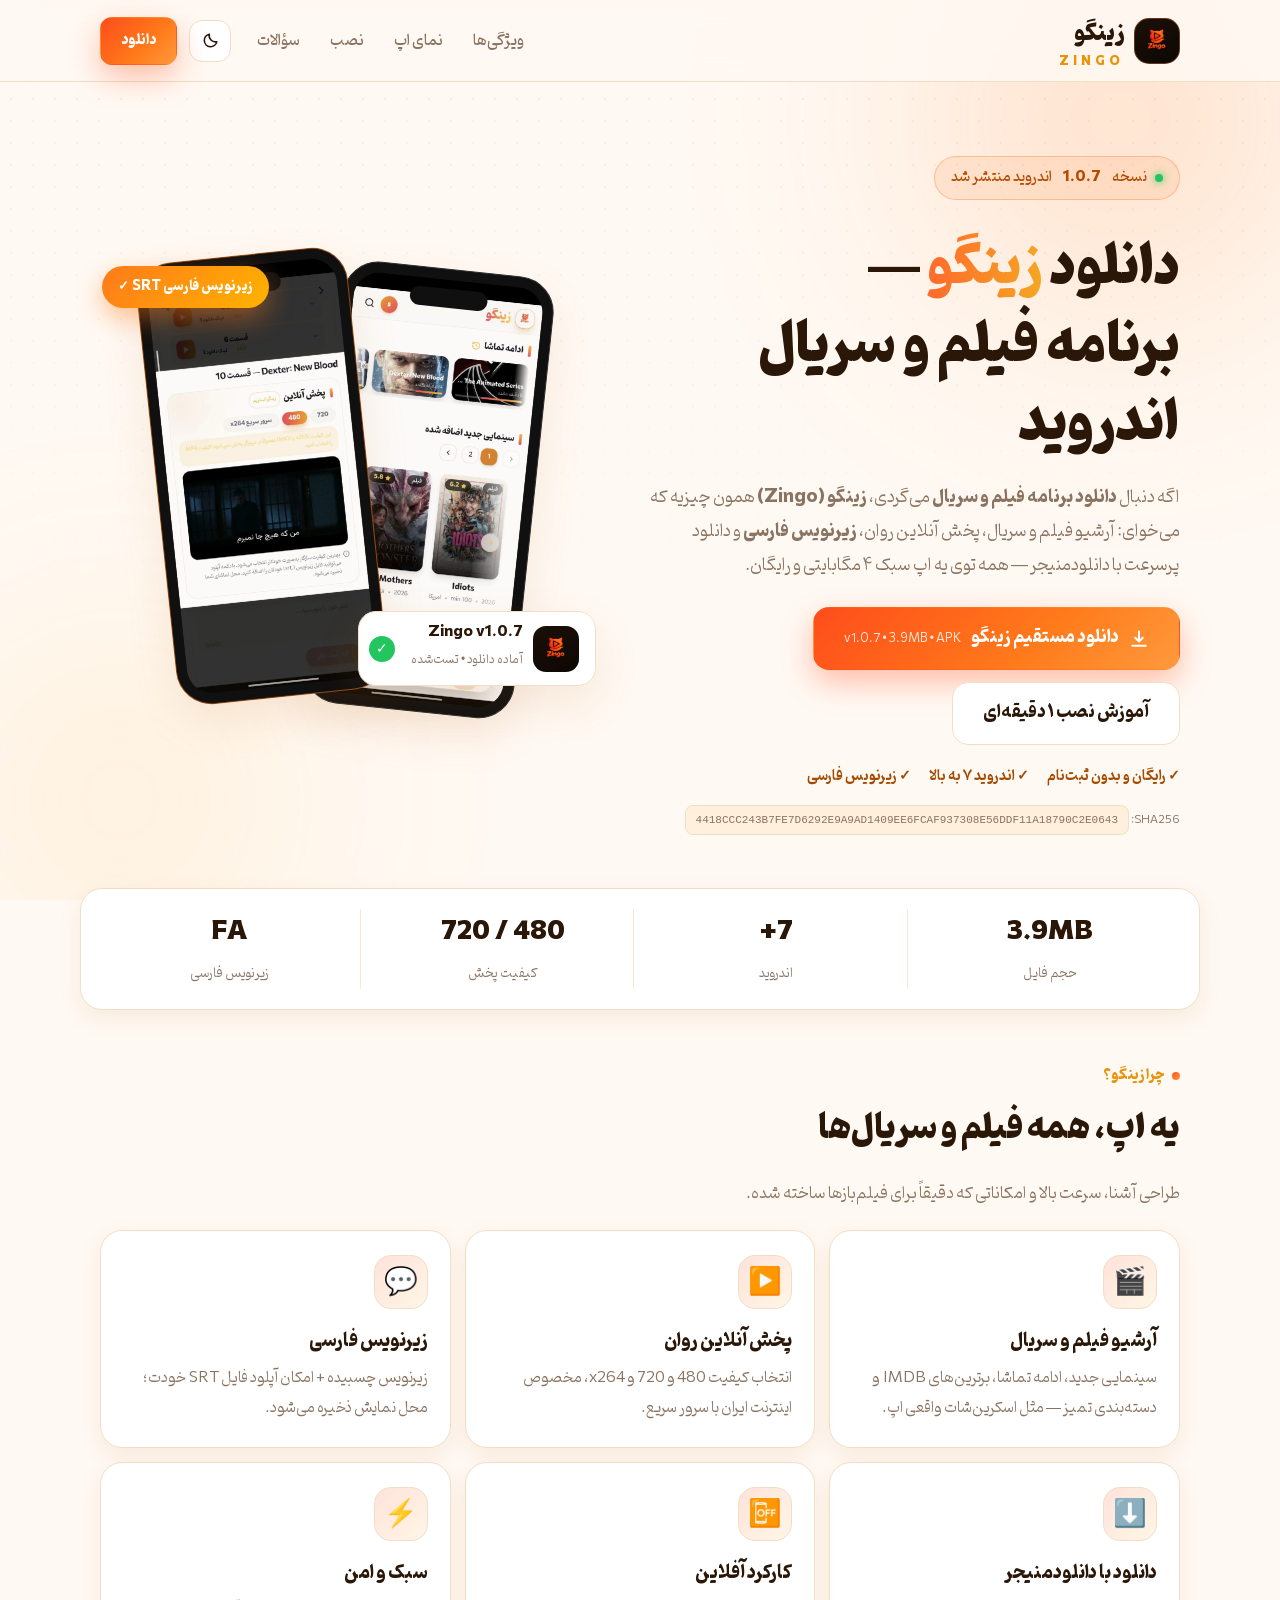
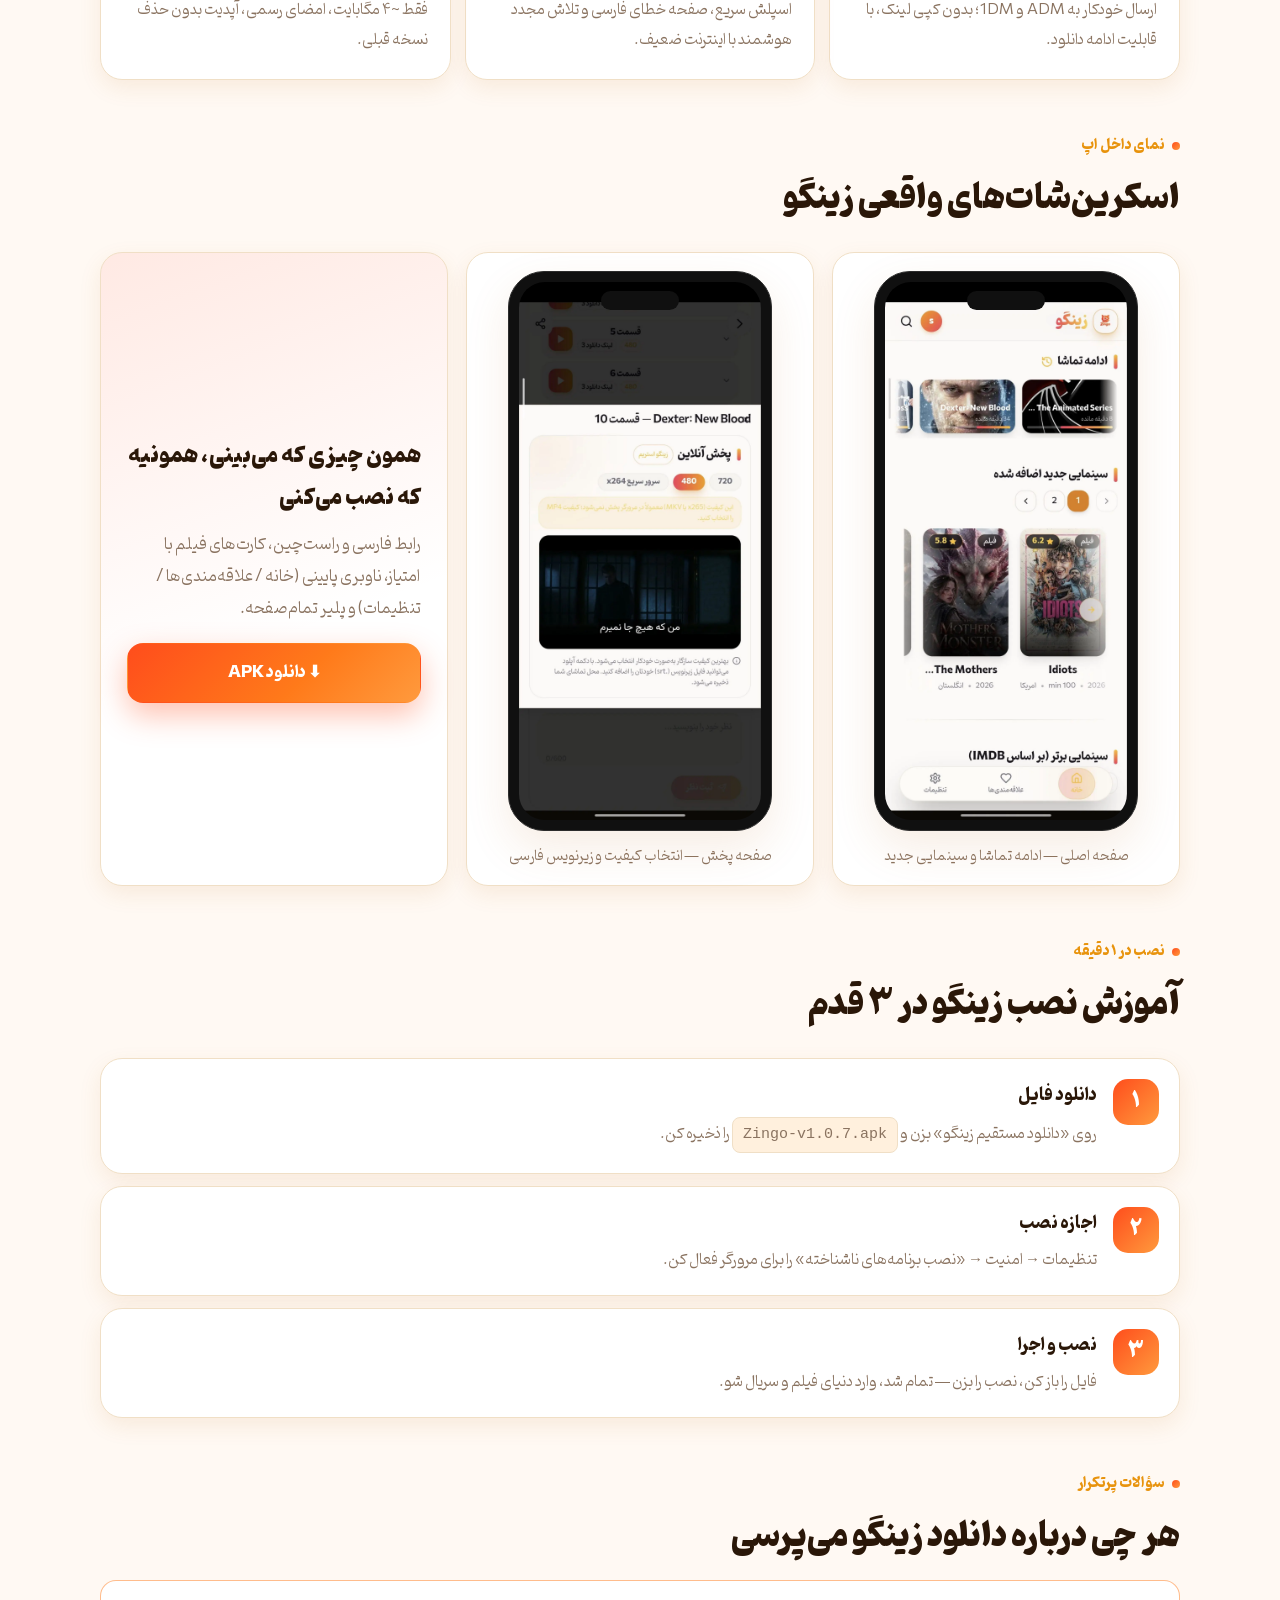
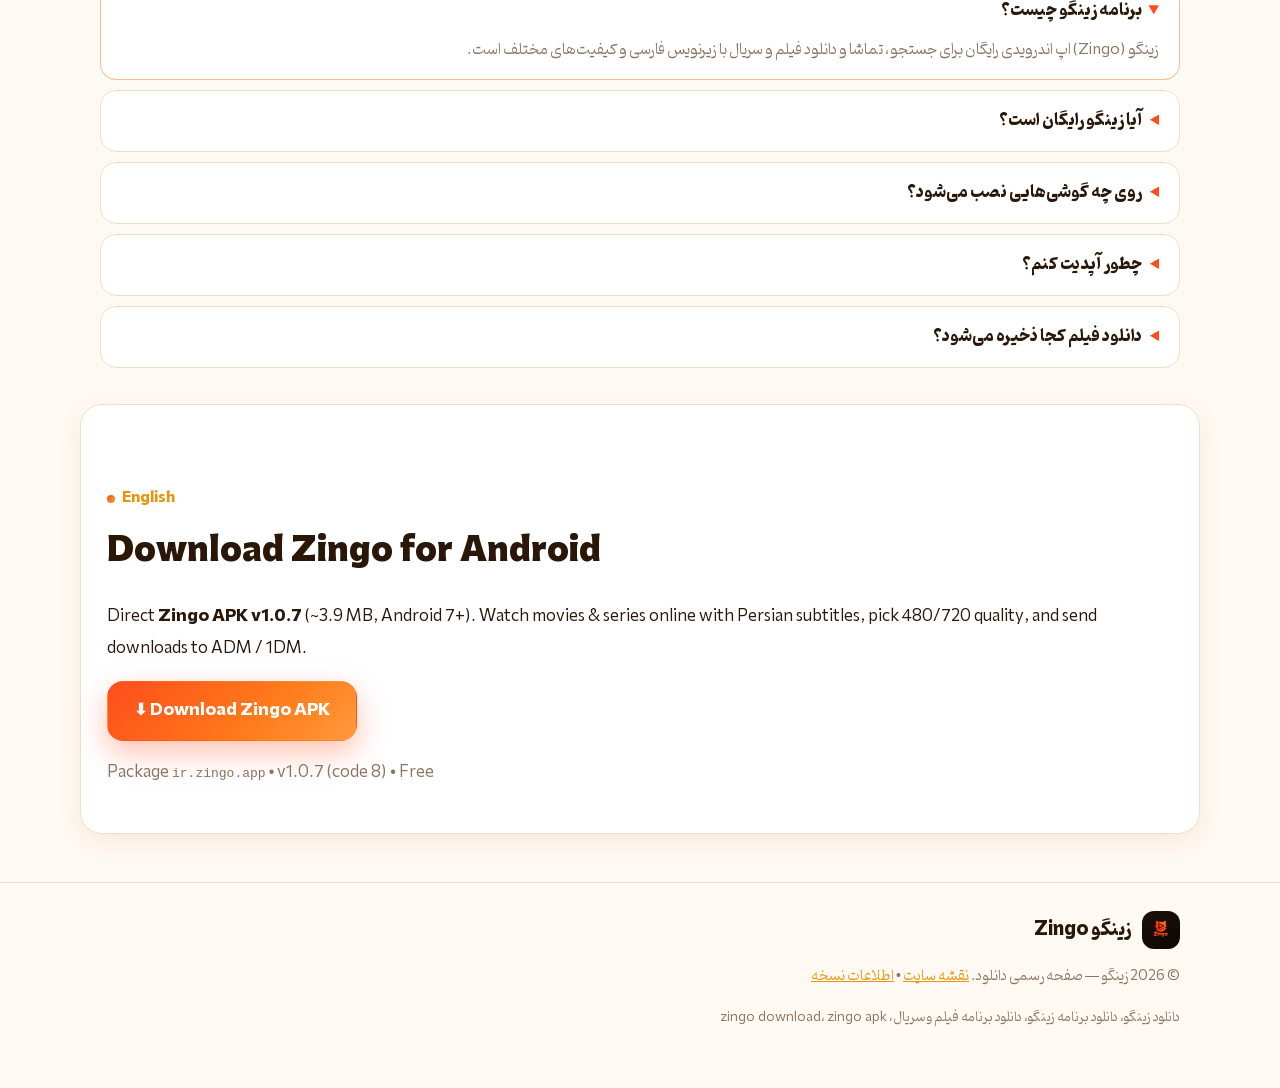
==== commit 5655ede5: "feat: light theme default + dark mode toggle, lossless logo, UI polish" ====
--- a/index.html
+++ b/index.html
@@ -8,7 +8,7 @@
 <meta name="keywords" content="دانلود زینگو, زینگو, zingo, دانلود برنامه zingo, دانلود برنامه فیلم و سریال, دانلود اپلیکیشن فیلم, دانلود سریال, zingo apk, zingo download, دانلود مستقیم زینگو">
 <meta name="robots" content="index, follow">
 <meta name="author" content="Zingo">
-<meta name="theme-color" content="#0B0806">
+<meta name="theme-color" content="#FFF9F3">
 <link rel="canonical" href="https://zingo-official.vercel.app/">
 <link rel="alternate" hreflang="fa" href="https://zingo-official.vercel.app/">
 <link rel="alternate" hreflang="en" href="https://zingo-official.vercel.app/#en">
@@ -35,6 +35,7 @@
 <link rel="preload" href="/assets/fonts/Pinar-Bold.ttf" as="font" type="font/ttf" crossorigin>
 <link rel="preload" as="image" href="/assets/logo.webp" type="image/webp">
 <link rel="stylesheet" href="/styles.css">
+<script>(function(){try{var t=localStorage.getItem('zingo-theme')||'light';document.documentElement.dataset.theme=t;var m=document.querySelector('meta[name="theme-color"]');if(m)m.setAttribute('content',t==='dark'?'#0B0806':'#FFF9F3');}catch(e){document.documentElement.dataset.theme='light';}})();</script>
 <script type="application/ld+json">
 {"@context":"https://schema.org","@type":"SoftwareApplication","name":"Zingo — زینگو","alternateName":["Zingo","زینگو","دانلود زینگو","برنامه فیلم و سریال زینگو"],"applicationCategory":"EntertainmentApplication","operatingSystem":"Android","offers":{"@type":"Offer","price":"0","priceCurrency":"IRR"},"softwareVersion":"1.0.7","releaseNotes":"نسخه پایدار 1.0.7 — بهبود پخش و زیرنویس","downloadUrl":"https://zingo-official.vercel.app/downloads/Zingo-v1.0.7.apk","installUrl":"https://zingo-official.vercel.app/","screenshot":["https://zingo-official.vercel.app/assets/screen1.jpg","https://zingo-official.vercel.app/assets/screen2.jpg"],"image":"https://zingo-official.vercel.app/assets/logo.png","description":"زینگو (Zingo) برنامه اندرویدی تماشا و دانلود فیلم و سریال با زیرنویس فارسی، کیفیت‌های متنوع و پشتیبانی از دانلودمنیجر.","aggregateRating":{"@type":"AggregateRating","ratingValue":"4.8","ratingCount":"312"},"author":{"@type":"Organization","name":"Zingo"}}
 </script>
@@ -58,6 +59,10 @@
       <a href="#install">نصب</a>
       <a href="#faq">سؤالات</a>
     </nav>
+    <button class="theme-btn" id="themeBtn" type="button" aria-label="تغییر حالت روشن و تیره">
+      <svg class="ic-sun" viewBox="0 0 24 24" width="19" height="19" fill="none" stroke="currentColor" stroke-width="2" stroke-linecap="round"><circle cx="12" cy="12" r="4.4"/><path d="M12 2.5v2.4M12 19.1v2.4M2.5 12h2.4M19.1 12h2.4M5 5l1.7 1.7M17.3 17.3 19 19M19 5l-1.7 1.7M6.7 17.3 5 19"/></svg>
+      <svg class="ic-moon" viewBox="0 0 24 24" width="19" height="19" fill="none" stroke="currentColor" stroke-width="2" stroke-linecap="round" stroke-linejoin="round"><path d="M20 13.5A8 8 0 0 1 10.5 4 8 8 0 1 0 20 13.5Z"/></svg>
+    </button>
     <a class="btn small primary" href="/downloads/Zingo-v1.0.7.apk" download="Zingo-v1.0.7.apk">دانلود</a>
   </div>
 </header>
@@ -96,7 +101,7 @@
       </div>
     </div>
     <div class="float-card">
-      <picture><source srcset="/assets/logo.webp" type="image/webp"><img src="/assets/logo.png" alt="" width="46" height="46"></picture>
+      <span class="fc-logo"><picture><source srcset="/assets/logo.webp" type="image/webp"><img src="/assets/logo.png" alt="" width="42" height="42"></picture></span>
       <div><strong>Zingo v1.0.7</strong><span>آماده دانلود • تست‌شده</span></div>
       <i class="ok">✓</i>
     </div>
@@ -183,7 +188,7 @@
 <footer>
   <div class="wrap foot">
     <div class="foot-brand">
-      <picture><source srcset="/assets/logo.webp" type="image/webp"><img src="/assets/logo.png" alt="زینگو" width="36" height="36" loading="lazy"></picture>
+      <span class="fc-logo"><picture><source srcset="/assets/logo.webp" type="image/webp"><img src="/assets/logo.png" alt="زینگو" width="34" height="34" loading="lazy"></picture></span>
       <strong>زینگو Zingo</strong>
     </div>
     <p>© 2026 زینگو — صفحه رسمی دانلود. <a href="/sitemap.xml">نقشه سایت</a> • <a href="/downloads/version.json">اطلاعات نسخه</a></p>
--- a/styles.css
+++ b/styles.css
@@ -4,101 +4,153 @@
 @font-face{font-family:'Pinar';src:url('/assets/fonts/Pinar-SemiBold.ttf') format('truetype');font-weight:600;font-display:swap}
 @font-face{font-family:'Pinar';src:url('/assets/fonts/Pinar-Bold.ttf') format('truetype');font-weight:700;font-display:swap}
 @font-face{font-family:'Pinar';src:url('/assets/fonts/Pinar-ExtraBold.ttf') format('truetype');font-weight:800;font-display:swap}
-:root{--bg:#0B0806;--card:rgba(255,255,255,.045);--card2:rgba(255,255,255,.07);--txt:#FFF7ED;--mut:#CDBFA9;--acc:#FF4D1C;--acc2:#FF9A3D;--gold:#FFC24B;--line:rgba(255,255,255,.1);--r:22px}
+
+/* ===== تم روشن (پیش‌فرض — سفید نارنجی مثل سایت زینگو) ===== */
+:root{
+  color-scheme:light;
+  --bg:#FFF9F3; --bg-soft:#FFF2E4;
+  --card:#FFFFFF; --card2:#FFF6EC;
+  --txt:#2A1708; --mut:#8A7360;
+  --acc:#FF4D1C; --acc2:#FF9A3D; --gold:#E8930C;
+  --line:#F0DFC6; --line-soft:#F6EAD6;
+  --nav-bg:rgba(255,249,243,.86);
+  --shadow:0 18px 45px rgba(190,110,30,.12);
+  --shadow-sm:0 8px 22px rgba(190,110,30,.1);
+  --pill-bg:rgba(255,122,26,.1); --pill-bd:rgba(255,122,26,.35); --pill-tx:#B34A00;
+  --trust:#A34A00;
+  --chip-bg:#231303;
+  --code-bg:#FFF0DD;
+  --r:22px;
+}
+/* ===== حالت شب (مشکی نارنجی) ===== */
+[data-theme="dark"]{
+  color-scheme:dark;
+  --bg:#0B0806; --bg-soft:#14100a;
+  --card:rgba(255,255,255,.045); --card2:rgba(255,255,255,.07);
+  --txt:#FFF7ED; --mut:#CDBFA9;
+  --gold:#FFC24B;
+  --line:rgba(255,255,255,.1); --line-soft:rgba(255,255,255,.07);
+  --nav-bg:rgba(11,8,6,.8);
+  --shadow:0 24px 60px rgba(0,0,0,.5);
+  --shadow-sm:0 10px 26px rgba(0,0,0,.4);
+  --pill-bg:rgba(255,154,61,.1); --pill-bd:rgba(255,154,61,.35); --pill-tx:#ffd9a8;
+  --trust:#ffe3c2;
+  --chip-bg:#FF9A3D;
+  --code-bg:#000;
+}
 *{box-sizing:border-box}html{scroll-behavior:smooth}
-body{margin:0;background:var(--bg);color:var(--txt);font-family:'Pinar',Tahoma,'Segoe UI',Arial,sans-serif;line-height:2;font-weight:400;overflow-x:hidden}
+body{margin:0;background:var(--bg);color:var(--txt);font-family:'Pinar',Tahoma,'Segoe UI',Arial,sans-serif;line-height:2;font-weight:400;overflow-x:hidden;transition:background .3s,color .3s}
+::selection{background:rgba(255,90,31,.28)}
 .bg{position:fixed;inset:0;z-index:-1;overflow:hidden}
-.orb{position:absolute;border-radius:50%;filter:blur(110px);opacity:.5}
-.o1{width:560px;height:560px;background:radial-gradient(circle,#ff5a1f,transparent 65%);top:-160px;right:-120px}
-.o2{width:480px;height:480px;background:radial-gradient(circle,#7a2bff55,transparent 65%);bottom:-140px;left:-120px}
-.grain{position:absolute;inset:0;background-image:radial-gradient(rgba(255,255,255,.05) 1px,transparent 1px);background-size:22px 22px;mask-image:linear-gradient(#000,transparent 75%)}
+.orb{position:absolute;border-radius:50%;filter:blur(110px)}
+.o1{width:600px;height:600px;background:radial-gradient(circle,rgba(255,122,26,.28),transparent 65%);top:-180px;right:-140px}
+.o2{width:480px;height:480px;background:radial-gradient(circle,rgba(255,178,44,.2),transparent 65%);bottom:-140px;left:-120px}
+[data-theme="dark"] .o1{background:radial-gradient(circle,#ff5a1f88,transparent 65%)}
+[data-theme="dark"] .o2{background:radial-gradient(circle,#7a2bff44,transparent 65%)}
+.grain{position:absolute;inset:0;background-image:radial-gradient(rgba(150,90,30,.08) 1px,transparent 1px);background-size:22px 22px;mask-image:linear-gradient(#000,transparent 75%)}
+[data-theme="dark"] .grain{background-image:radial-gradient(rgba(255,255,255,.05) 1px,transparent 1px)}
 .wrap{max-width:1120px;margin:0 auto;padding:0 20px}
 .skip{position:absolute;right:-9999px}.skip:focus{right:12px;top:12px;background:#fff;color:#000;padding:8px 14px;border-radius:10px;z-index:99}
 /* NAV */
-.nav{position:sticky;top:0;z-index:50;background:rgba(11,8,6,.78);backdrop-filter:blur(16px);border-bottom:1px solid var(--line)}
-.nav-in{display:flex;align-items:center;gap:16px;padding:12px 20px}
+.nav{position:sticky;top:0;z-index:50;background:var(--nav-bg);backdrop-filter:blur(16px);-webkit-backdrop-filter:blur(16px);border-bottom:1px solid var(--line)}
+.nav-in{display:flex;align-items:center;gap:12px;padding:12px 20px}
 .brand{display:flex;align-items:center;gap:10px;color:var(--txt);text-decoration:none;font-weight:800;font-size:22px}
-.brand-logo img{display:block;filter:drop-shadow(0 4px 18px rgba(255,90,31,.55))}
-.brand-txt em{display:block;font-style:normal;font-size:11px;letter-spacing:4px;color:var(--gold);line-height:1}
-.nav nav{margin-inline-start:auto;display:flex;gap:4px}
+.brand-logo{display:grid;place-items:center;width:46px;height:46px;border-radius:15px;background:linear-gradient(150deg,#1c1008,#0c0703);border:1px solid rgba(255,140,50,.35);overflow:hidden;flex-shrink:0}
+.brand-logo img{display:block;width:42px;height:42px}
+.brand-txt em{display:block;font-style:normal;font-size:11px;letter-spacing:4px;color:var(--gold);line-height:1.2}
+.nav nav{margin-inline-start:auto;display:flex;gap:2px}
 .nav nav a{color:var(--mut);text-decoration:none;font-size:15px;font-weight:500;padding:8px 14px;border-radius:12px}
-.nav nav a:hover{color:#fff;background:var(--card)}
-.btn{display:inline-flex;align-items:center;gap:10px;padding:13px 26px;border-radius:16px;text-decoration:none;font-weight:700;font-family:inherit;border:1px solid transparent;cursor:pointer;transition:.2s}
-.btn.primary{background:linear-gradient(135deg,var(--acc),#ff7a1a 60%,var(--acc2));color:#fff;box-shadow:0 12px 34px rgba(255,77,28,.4)}
-.btn.primary:hover{transform:translateY(-2px);box-shadow:0 16px 40px rgba(255,77,28,.5)}
+.nav nav a:hover{color:var(--txt);background:var(--card2)}
+.theme-btn{display:grid;place-items:center;width:42px;height:42px;border-radius:13px;border:1px solid var(--line);background:var(--card);color:var(--txt);cursor:pointer;transition:.2s;flex-shrink:0}
+.theme-btn:hover{border-color:var(--acc);transform:translateY(-1px)}
+.ic-sun{display:none}[data-theme="dark"] .ic-sun{display:block}
+[data-theme="dark"] .ic-moon{display:none}
+.btn{display:inline-flex;align-items:center;justify-content:center;gap:10px;padding:13px 26px;border-radius:16px;text-decoration:none;font-weight:700;font-family:inherit;border:1px solid transparent;cursor:pointer;transition:.2s;color:var(--txt)}
+.btn.primary{background:linear-gradient(135deg,var(--acc),#ff7a1a 60%,var(--acc2));color:#fff;box-shadow:0 12px 30px rgba(255,77,28,.35)}
+.btn.primary:hover{transform:translateY(-2px);box-shadow:0 16px 38px rgba(255,77,28,.45)}
 .btn.ghost{border-color:var(--line);color:var(--txt);background:var(--card)}
 .btn.ghost:hover{background:var(--card2)}
 .btn.small{padding:9px 20px;font-size:14px;border-radius:12px}
-.btn.big{padding:16px 30px;font-size:17px}
-.btn.big small{display:block;font-size:12px;font-weight:400;opacity:.85;line-height:1.4}
+.btn.big{padding:16px 30px;font-size:17px;line-height:1.7}
+.btn.big small{display:block;font-size:12px;font-weight:400;opacity:.85;line-height:1.5}
+.btn:focus-visible,.theme-btn:focus-visible,.nav a:focus-visible{outline:2px solid var(--acc);outline-offset:2px}
 /* HERO */
-.hero{display:grid;grid-template-columns:1.05fr .95fr;gap:40px;align-items:center;padding:56px 20px 30px}
-.pill{display:inline-flex;align-items:center;gap:8px;background:rgba(255,154,61,.1);border:1px solid rgba(255,154,61,.35);padding:7px 16px;border-radius:99px;font-size:14px;color:#ffd9a8}
-.dot{width:8px;height:8px;border-radius:50%;background:#3dff7c;box-shadow:0 0 10px #3dff7c;animation:blink 1.6s infinite}
+.hero{display:grid;grid-template-columns:1.05fr .95fr;gap:44px;align-items:center;padding:60px 20px 34px}
+.pill{display:inline-flex;align-items:center;gap:8px;background:var(--pill-bg);border:1px solid var(--pill-bd);padding:7px 16px;border-radius:99px;font-size:14px;color:var(--pill-tx);font-weight:500}
+.dot{width:8px;height:8px;border-radius:50%;background:#22c55e;box-shadow:0 0 10px #22c55e;animation:blink 1.6s infinite}
 @keyframes blink{50%{opacity:.4}}
-h1{font-size:clamp(30px,5vw,52px);line-height:1.45;margin:16px 0;font-weight:800}
-.grad{background:linear-gradient(90deg,#ff6a2b,#ffc24b);-webkit-background-clip:text;background-clip:text;color:transparent}
-.lead{color:var(--mut);font-size:17px;font-weight:400}
-.cta-row{display:flex;gap:12px;flex-wrap:wrap;margin:22px 0}
-.trust{list-style:none;display:flex;gap:16px;flex-wrap:wrap;padding:0;color:#ffe3c2;font-size:14px;font-weight:500}
-.sha{font-size:11px;color:var(--mut);word-break:break-all}.sha code{background:#000;padding:3px 10px;border-radius:8px;direction:ltr;display:inline-block}
+h1{font-size:clamp(30px,5vw,52px);line-height:1.5;margin:16px 0;font-weight:800}
+.grad{background:linear-gradient(90deg,#ff6a2b,#f5a623);-webkit-background-clip:text;background-clip:text;color:transparent}
+.lead{color:var(--mut);font-size:17px}
+.cta-row{display:flex;gap:12px;flex-wrap:wrap;margin:24px 0 18px}
+.trust{list-style:none;display:flex;gap:8px 18px;flex-wrap:wrap;margin:0;padding:0;color:var(--trust);font-size:14px;font-weight:600}
+.sha{font-size:11px;color:var(--mut);word-break:break-all;margin-top:14px}
+.sha code{background:var(--code-bg);border:1px solid var(--line);padding:3px 10px;border-radius:8px;direction:ltr;display:inline-block}
 /* phones */
-.hero-vis{position:relative;display:flex;justify-content:center;padding:10px 0 40px}
-.phones{display:flex;gap:0;align-items:center}
-.phone{width:215px;border-radius:34px;background:#000;border:1px solid #333;padding:10px;box-shadow:0 30px 70px rgba(0,0,0,.6);position:relative}
-.phone img{width:100%;height:auto;border-radius:24px;display:block}
-.phone .notch{position:absolute;top:18px;left:50%;transform:translateX(-50%);width:80px;height:20px;background:#000;border-radius:99px;z-index:2}
+.hero-vis{position:relative;display:flex;justify-content:center;padding:10px 0 46px}
+.phones{display:flex;align-items:center}
+.phone{width:212px;border-radius:36px;background:#101010;border:1px solid #2c2c2c;padding:10px;box-shadow:var(--shadow);position:relative}
+.phone img{width:100%;height:auto;border-radius:26px;display:block;background:#fff}
+.phone .notch{position:absolute;top:19px;left:50%;transform:translateX(-50%);width:78px;height:19px;background:#101010;border-radius:99px;z-index:2}
 .p1{transform:rotate(6deg) translateY(14px)}
-.p2{transform:rotate(-6deg);margin-right:-46px;border-color:rgba(255,122,26,.5)}
-.phone.big{width:270px}
-.float-card{position:absolute;bottom:52px;right:0;display:flex;align-items:center;gap:10px;background:rgba(20,14,8,.9);border:1px solid var(--line);border-radius:18px;padding:10px 16px 10px 10px;backdrop-filter:blur(10px);box-shadow:0 16px 40px rgba(0,0,0,.5)}
-.float-card img{filter:drop-shadow(0 2px 10px rgba(255,90,31,.6))}
-.float-card strong{display:block;font-size:14px;line-height:1.4}.float-card span{font-size:12px;color:var(--mut)}
-.ok{width:26px;height:26px;border-radius:50%;background:#22c55e;color:#fff;display:grid;place-items:center;font-style:normal;margin-right:6px}
-.float-chip{position:absolute;top:24px;left:6px;background:linear-gradient(135deg,#ff7a1a,#ffb300);color:#201000;font-weight:700;font-size:13px;padding:8px 16px;border-radius:99px;box-shadow:0 10px 26px rgba(255,122,26,.45)}
+.p2{transform:rotate(-6deg);margin-right:-44px;border-color:rgba(255,122,26,.55)}
+.phone.big{width:264px}
+.float-card{position:absolute;bottom:58px;right:-4px;display:flex;align-items:center;gap:10px;background:var(--card);border:1px solid var(--line);border-radius:18px;padding:10px 16px 10px 10px;box-shadow:var(--shadow)}
+.float-card .fc-logo{width:46px;height:46px;border-radius:13px;background:linear-gradient(150deg,#1c1008,#0c0703);display:grid;place-items:center;overflow:hidden;flex-shrink:0}
+.float-card .fc-logo img{width:42px;height:42px;display:block}
+.float-card strong{display:block;font-size:14px;line-height:1.5}.float-card span{font-size:12px;color:var(--mut)}
+.ok{width:26px;height:26px;border-radius:50%;background:#22c55e;color:#fff;display:grid;place-items:center;font-style:normal;margin-right:6px;font-size:14px}
+.float-chip{position:absolute;top:22px;left:2px;background:linear-gradient(135deg,#ff7a1a,#ffb300);color:#fff;font-weight:700;font-size:13px;padding:8px 16px;border-radius:99px;box-shadow:0 10px 26px rgba(255,122,26,.45)}
 /* strip */
-.strip{display:grid;grid-template-columns:repeat(4,1fr);gap:12px;background:var(--card);border:1px solid var(--line);border-radius:var(--r);padding:18px;margin:10px auto 0}
-.strip div{text-align:center}.strip strong{display:block;font-size:24px;font-weight:800;color:#fff}.strip span{font-size:13px;color:var(--mut)}
+.strip{display:grid;grid-template-columns:repeat(4,1fr);gap:12px;background:var(--card);border:1px solid var(--line);border-radius:var(--r);padding:20px 18px;margin:8px auto 0;box-shadow:var(--shadow-sm)}
+.strip div{text-align:center}.strip div+div{border-inline-start:1px solid var(--line-soft)}
+.strip strong{display:block;font-size:24px;font-weight:800}.strip span{font-size:13px;color:var(--mut)}
 /* sections */
-.kicker{display:inline-block;color:var(--gold);font-weight:700;font-size:14px;margin:46px 0 0}
-.kicker::before{content:'● ';font-size:10px}
+.kicker{display:inline-flex;align-items:center;gap:7px;color:var(--gold);font-weight:700;font-size:14px;margin:52px 0 0}
+.kicker::before{content:'';width:8px;height:8px;border-radius:50%;background:linear-gradient(135deg,var(--acc),var(--acc2))}
 h2{font-size:clamp(22px,3.4vw,32px);margin:6px 0 8px;font-weight:800}
 .muted{color:var(--mut)}.small{font-size:13px}
-.grid{display:grid;grid-template-columns:repeat(auto-fit,minmax(280px,1fr));gap:14px;margin-top:18px}
-.grid article{background:var(--card);border:1px solid var(--line);border-radius:var(--r);padding:22px;transition:.2s}
-.grid article:hover{background:var(--card2);transform:translateY(-4px);border-color:rgba(255,122,26,.4)}
-.ic{font-size:28px;display:inline-grid;place-items:center;width:54px;height:54px;border-radius:16px;background:linear-gradient(135deg,rgba(255,77,28,.25),rgba(255,194,75,.15));border:1px solid var(--line)}
-.grid h3{margin:12px 0 4px;font-size:18px;font-weight:700}.grid p{margin:0;color:var(--mut);font-size:15px;line-height:1.9}
-.shots{display:grid;grid-template-columns:1fr 1fr 1fr;gap:18px;align-items:start;margin-top:18px}
-.shots figure{margin:0;background:var(--card);border:1px solid var(--line);border-radius:var(--r);padding:16px;text-align:center}
-.shots figcaption{color:var(--mut);font-size:14px;margin-top:10px}
-.shots-side{background:linear-gradient(160deg,rgba(255,77,28,.16),transparent),var(--card);border:1px solid var(--line);border-radius:var(--r);padding:26px}
-.shots-side h3{margin:0 0 8px;font-size:20px}
+.grid{display:grid;grid-template-columns:repeat(auto-fit,minmax(280px,1fr));gap:14px;margin-top:20px}
+.grid article{background:var(--card);border:1px solid var(--line);border-radius:var(--r);padding:24px 22px;transition:.2s;box-shadow:var(--shadow-sm)}
+.grid article:hover{transform:translateY(-4px);border-color:rgba(255,122,26,.5);box-shadow:0 18px 40px rgba(255,110,30,.18)}
+.ic{font-size:27px;display:inline-grid;place-items:center;width:54px;height:54px;border-radius:17px;background:linear-gradient(135deg,rgba(255,77,28,.16),rgba(255,194,75,.14));border:1px solid var(--line)}
+.grid h3{margin:14px 0 4px;font-size:18px;font-weight:700}.grid p{margin:0;color:var(--mut);font-size:15px}
+.shots{display:grid;grid-template-columns:1fr 1fr 1fr;gap:18px;align-items:stretch;margin-top:20px}
+.shots figure{margin:0;background:var(--card);border:1px solid var(--line);border-radius:var(--r);padding:18px 16px 14px;text-align:center;box-shadow:var(--shadow-sm)}
+.shots figcaption{color:var(--mut);font-size:14px;margin-top:12px}
+.shots .phone{margin:0 auto}
+.shots-side{background:linear-gradient(160deg,rgba(255,77,28,.12),transparent 60%),var(--card);border:1px solid var(--line);border-radius:var(--r);padding:28px 26px;display:flex;flex-direction:column;justify-content:center;gap:10px;box-shadow:var(--shadow-sm)}
+.shots-side h3{margin:0;font-size:21px;font-weight:800}
+.shots-side p{margin:0 0 8px}
 /* steps */
-.steps{list-style:none;padding:0;display:grid;gap:12px;margin-top:18px}
-.steps li{display:flex;gap:16px;background:var(--card);border:1px solid var(--line);border-radius:var(--r);padding:18px 20px;align-items:flex-start}
-.n{width:44px;height:44px;flex-shrink:0;border-radius:14px;display:grid;place-items:center;font-weight:800;font-size:19px;background:linear-gradient(135deg,var(--acc),var(--acc2));color:#fff}
+.steps{list-style:none;padding:0;display:grid;gap:12px;margin:20px 0 0}
+.steps li{display:flex;gap:16px;background:var(--card);border:1px solid var(--line);border-radius:var(--r);padding:20px;align-items:flex-start;box-shadow:var(--shadow-sm)}
+.n{width:46px;height:46px;flex-shrink:0;border-radius:15px;display:grid;place-items:center;font-weight:800;font-size:20px;background:linear-gradient(135deg,var(--acc),var(--acc2));color:#fff}
 .steps strong{font-size:17px}.steps p{margin:4px 0 0;color:var(--mut);font-size:15px}
-.steps code{background:#000;padding:2px 10px;border-radius:8px;direction:ltr;display:inline-block}
+.steps code{background:var(--code-bg);border:1px solid var(--line);padding:2px 10px;border-radius:8px;direction:ltr;display:inline-block}
 /* faq */
-details{background:var(--card);border:1px solid var(--line);border-radius:16px;padding:14px 20px;margin:10px 0}
-details[open]{border-color:rgba(255,122,26,.45)}
-summary{cursor:pointer;font-weight:700;font-size:16px}details p{color:var(--mut);margin:8px 0 0;font-size:15px}
+details{background:var(--card);border:1px solid var(--line);border-radius:16px;padding:14px 20px;margin:10px 0;transition:.2s}
+details[open]{border-color:rgba(255,122,26,.5)}
+summary{cursor:pointer;font-weight:700;font-size:16px}summary::marker{color:var(--acc)}
+details p{color:var(--mut);margin:8px 0 0;font-size:15px}
 /* en */
-.en{background:var(--card);border:1px solid var(--line);border-radius:var(--r);padding:26px;margin-top:34px}
+.en{background:var(--card);border:1px solid var(--line);border-radius:var(--r);padding:28px 26px;margin-top:36px;box-shadow:var(--shadow-sm)}
 /* sticky */
 .sticky-dl{display:none}
 /* footer */
-footer{border-top:1px solid var(--line);margin-top:44px;padding:26px 0 40px;color:var(--mut);font-size:14px}
-.foot-brand{display:flex;align-items:center;gap:10px;color:#fff;font-size:18px;font-weight:800}
-.foot-brand img{filter:drop-shadow(0 2px 10px rgba(255,90,31,.6))}
+footer{border-top:1px solid var(--line);margin-top:48px;padding:28px 0 44px;color:var(--mut);font-size:14px}
+.foot-brand{display:flex;align-items:center;gap:10px;color:var(--txt);font-size:18px;font-weight:800}
+.foot-brand .fc-logo{width:38px;height:38px;border-radius:12px;background:linear-gradient(150deg,#1c1008,#0c0703);display:grid;place-items:center;overflow:hidden}
+.foot-brand img{width:34px;height:34px;display:block}
 .foot a{color:var(--gold)}
-@media(max-width:900px){.hero{grid-template-columns:1fr;padding-top:34px}.hero-vis{order:-1}.shots{grid-template-columns:1fr 1fr}.shots-side{grid-column:1/-1}}
+@media(max-width:900px){.hero{grid-template-columns:1fr;padding-top:36px;gap:10px}.shots{grid-template-columns:1fr 1fr}.shots-side{grid-column:1/-1}}
 @media(max-width:620px){
 .nav nav{display:none}
-.strip{grid-template-columns:repeat(2,1fr)}
+.strip{grid-template-columns:repeat(2,1fr);gap:16px 8px}.strip div:nth-child(3){border-inline-start:none}
 .shots{grid-template-columns:1fr}
-.phone{width:170px}.phone.big{width:220px}
-.sticky-dl{display:flex;position:fixed;bottom:12px;right:12px;left:12px;z-index:60;align-items:center;justify-content:space-between;background:rgba(20,13,7,.94);border:1px solid rgba(255,122,26,.4);border-radius:18px;padding:10px 14px;backdrop-filter:blur(12px);font-size:14px;font-weight:700}
-footer{padding-bottom:90px}
+.phone{width:168px}.phone.big{width:216px}
+.float-card{right:0}
+.sticky-dl{display:flex;position:fixed;bottom:12px;right:12px;left:12px;z-index:60;align-items:center;justify-content:space-between;background:var(--card);border:1px solid rgba(255,122,26,.45);border-radius:18px;padding:10px 14px;font-size:14px;font-weight:700;box-shadow:var(--shadow)}
+footer{padding-bottom:96px}
 }
+@media(prefers-reduced-motion:reduce){*{animation:none!important;transition:none!important}html{scroll-behavior:auto}}
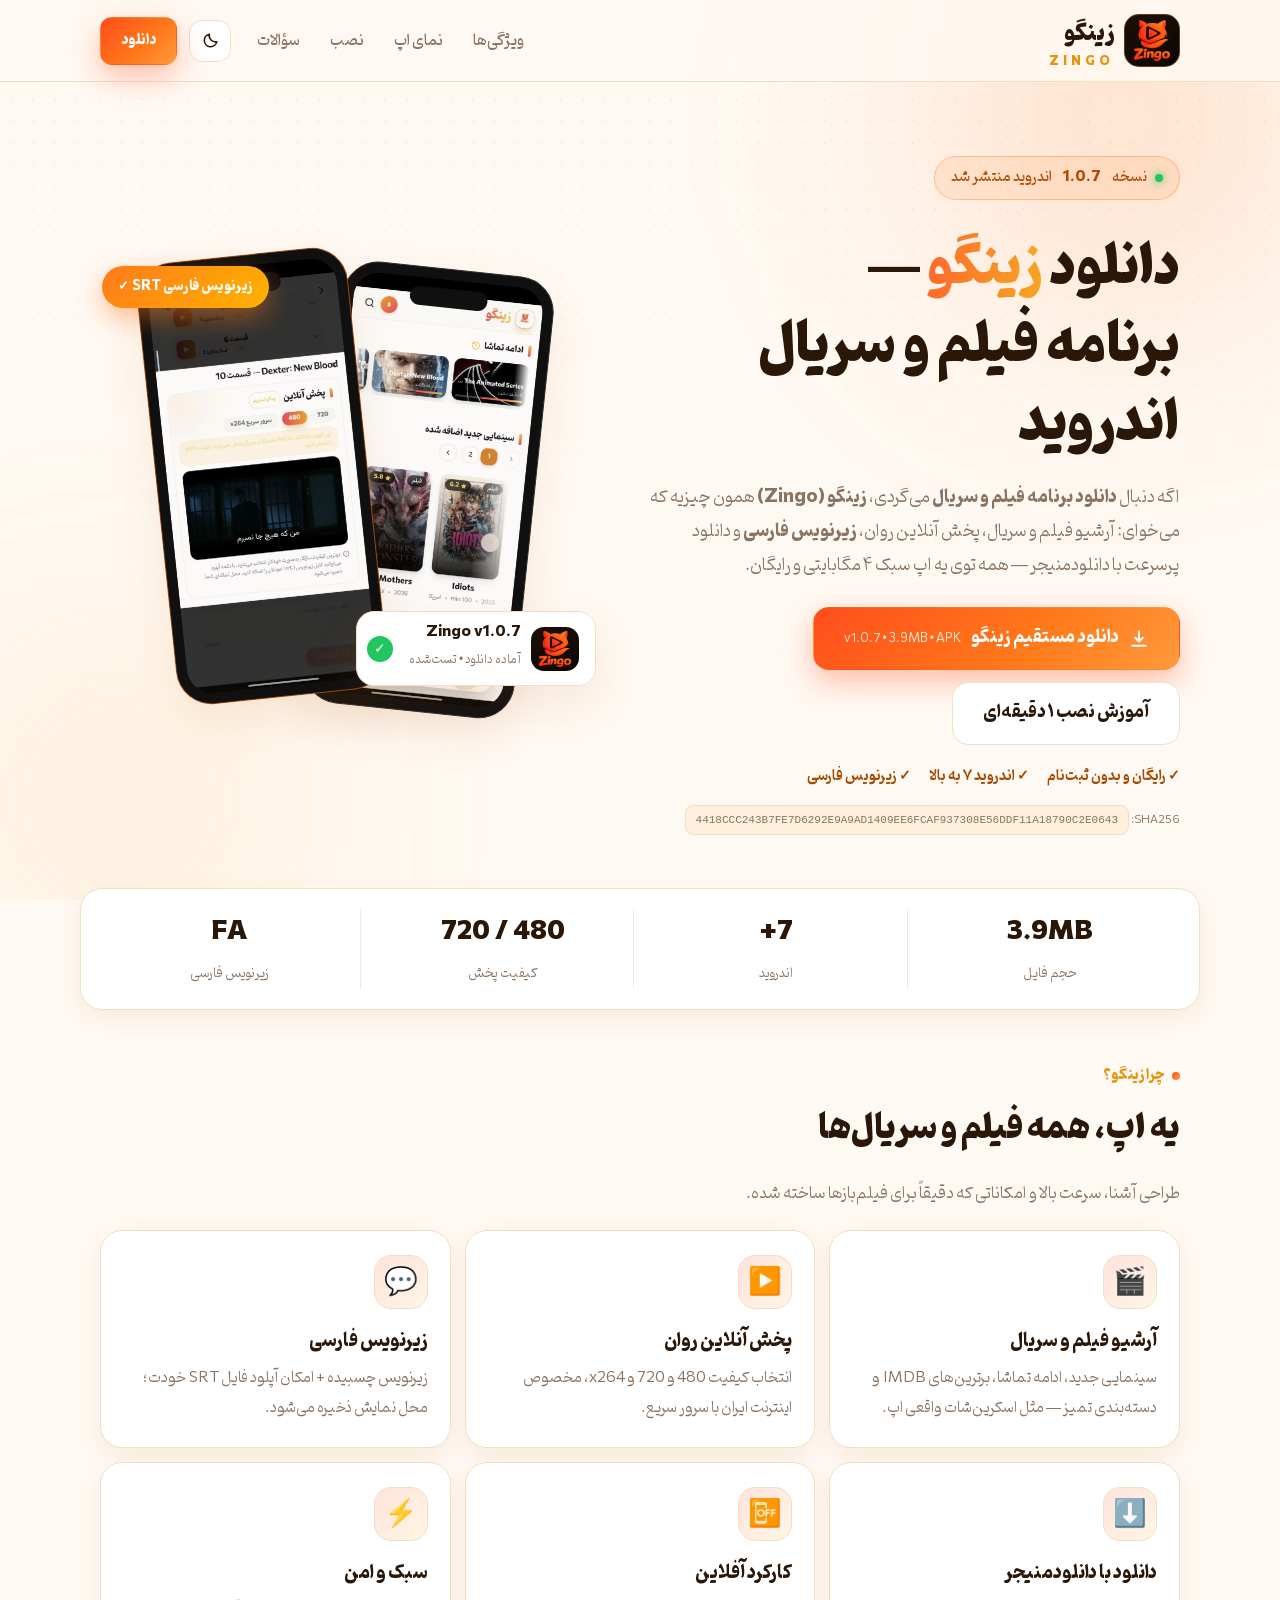
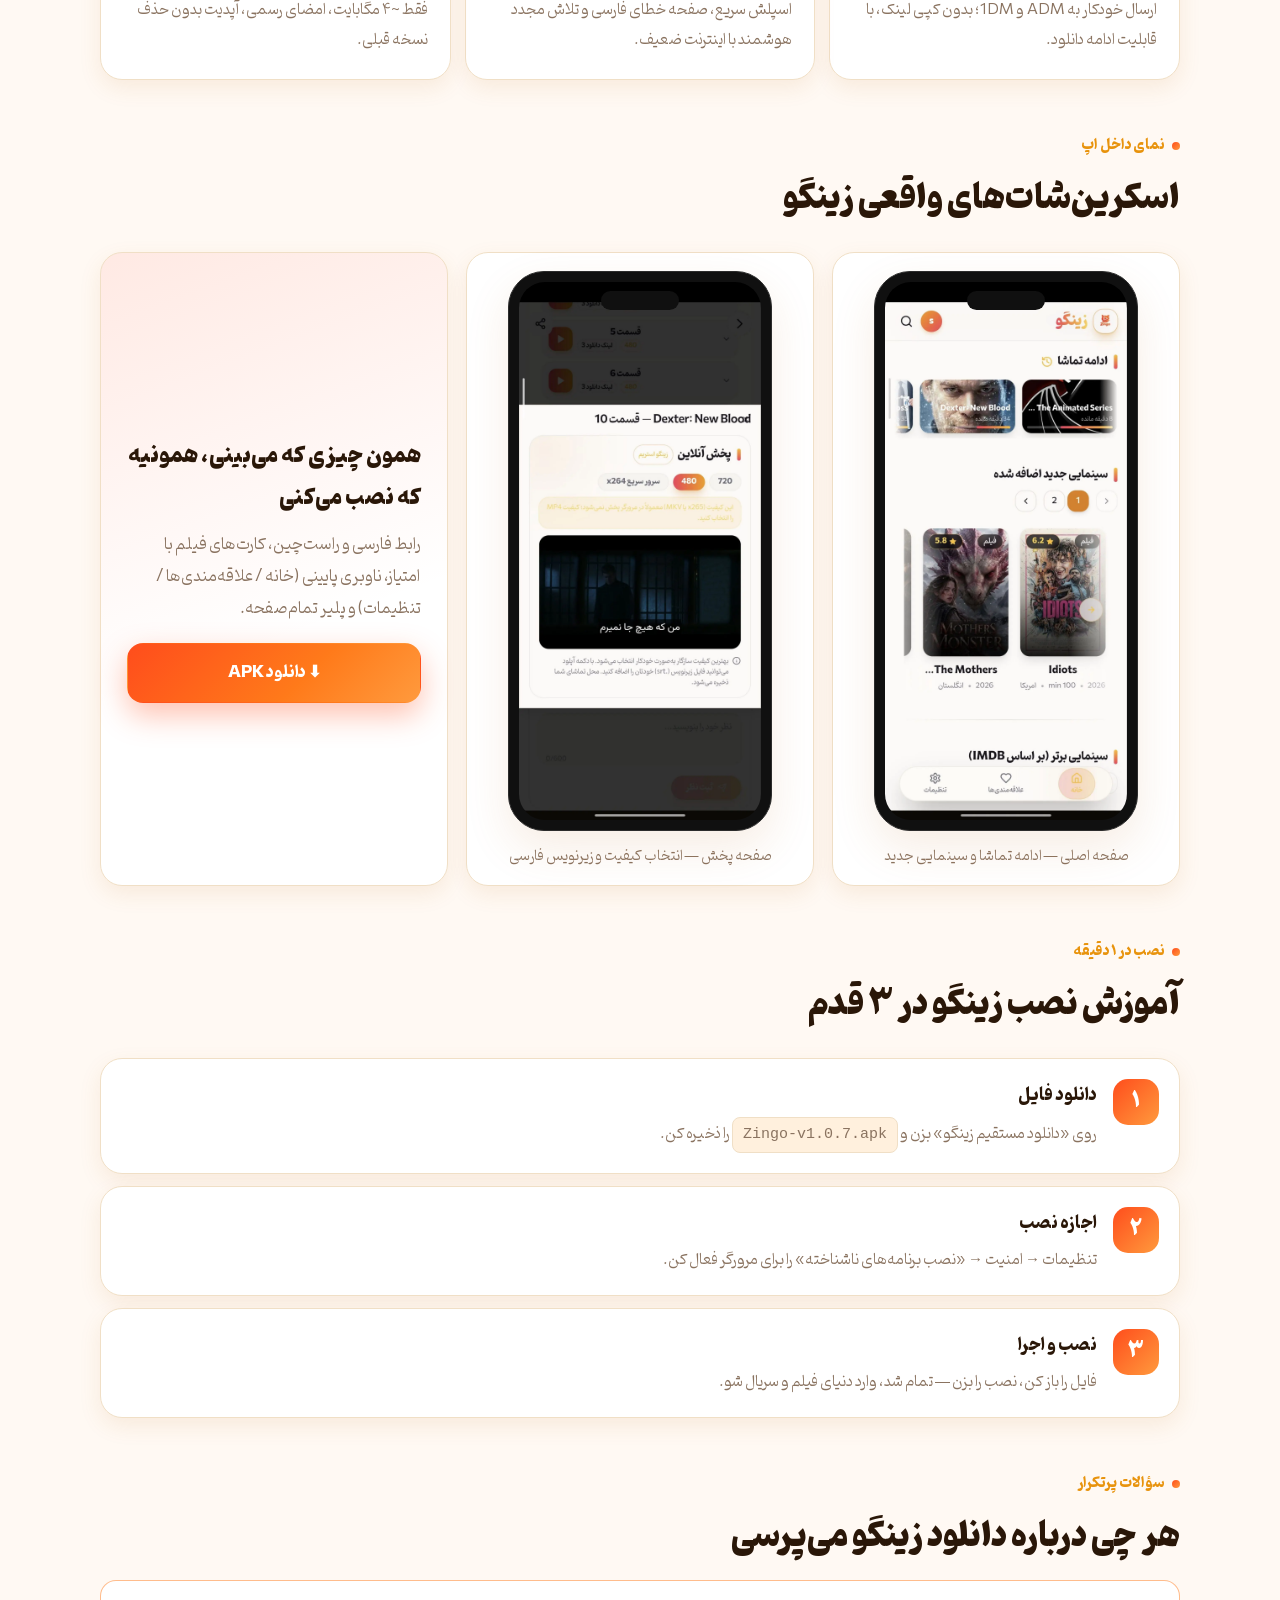
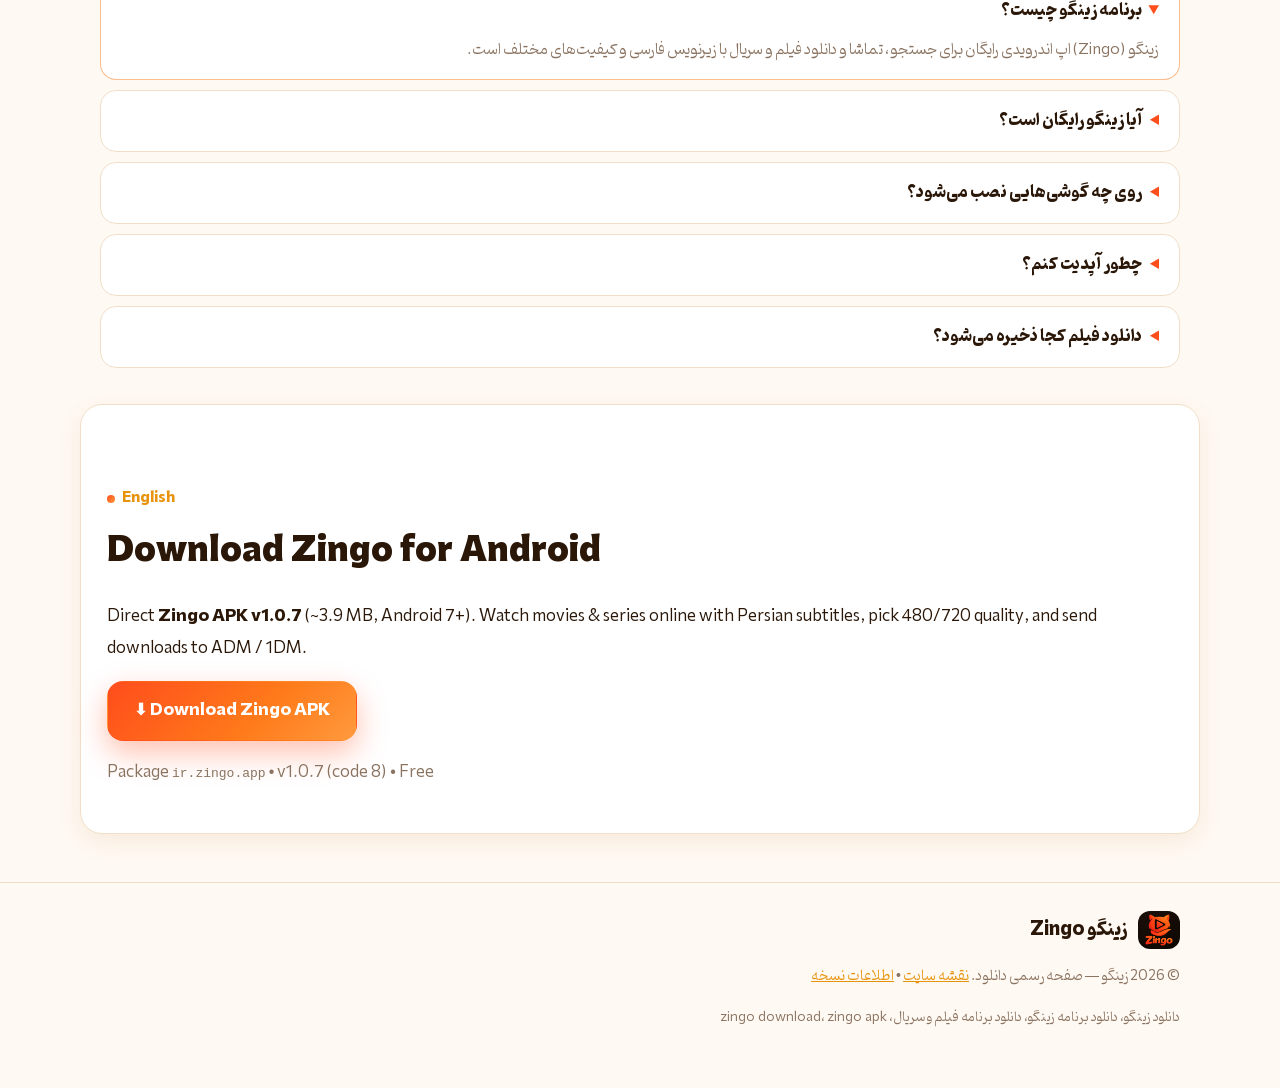
==== commit 9f390867: "fix: use exact Zingo logo artwork (trimmed transparent margins, no recompression halo)" ====
--- a/index.html
+++ b/index.html
@@ -33,7 +33,7 @@
 <link rel="apple-touch-icon" href="/assets/apple-touch-icon.png">
 <link rel="manifest" href="/manifest.webmanifest">
 <link rel="preload" href="/assets/fonts/Pinar-Bold.ttf" as="font" type="font/ttf" crossorigin>
-<link rel="preload" as="image" href="/assets/logo.webp" type="image/webp">
+<link rel="preload" as="image" href="/assets/logo.png" type="image/png">
 <link rel="stylesheet" href="/styles.css">
 <script>(function(){try{var t=localStorage.getItem('zingo-theme')||'light';document.documentElement.dataset.theme=t;var m=document.querySelector('meta[name="theme-color"]');if(m)m.setAttribute('content',t==='dark'?'#0B0806':'#FFF9F3');}catch(e){document.documentElement.dataset.theme='light';}})();</script>
 <script type="application/ld+json">
@@ -50,7 +50,7 @@
 <header class="nav" id="topnav">
   <div class="wrap nav-in">
     <a class="brand" href="/" aria-label="زینگو - صفحه اصلی">
-      <span class="brand-logo"><picture><source srcset="/assets/logo.webp" type="image/webp"><img src="/assets/logo.png" alt="لوگوی زینگو" width="42" height="42" fetchpriority="high"></picture></span>
+      <span class="brand-logo"><img src="/assets/logo.png" alt="لوگوی زینگو" width="40" height="45" fetchpriority="high"></span>
       <span class="brand-txt">زینگو <em>ZINGO</em></span>
     </a>
     <nav aria-label="ناوبری اصلی">
@@ -101,7 +101,7 @@
       </div>
     </div>
     <div class="float-card">
-      <span class="fc-logo"><picture><source srcset="/assets/logo.webp" type="image/webp"><img src="/assets/logo.png" alt="" width="42" height="42"></picture></span>
+      <span class="fc-logo"><img src="/assets/logo.png" alt="" width="36" height="40"></span>
       <div><strong>Zingo v1.0.7</strong><span>آماده دانلود • تست‌شده</span></div>
       <i class="ok">✓</i>
     </div>
@@ -188,7 +188,7 @@
 <footer>
   <div class="wrap foot">
     <div class="foot-brand">
-      <span class="fc-logo"><picture><source srcset="/assets/logo.webp" type="image/webp"><img src="/assets/logo.png" alt="زینگو" width="34" height="34" loading="lazy"></picture></span>
+      <span class="fc-logo"><img src="/assets/logo.png" alt="زینگو" width="30" height="34" loading="lazy"></span>
       <strong>زینگو Zingo</strong>
     </div>
     <p>© 2026 زینگو — صفحه رسمی دانلود. <a href="/sitemap.xml">نقشه سایت</a> • <a href="/downloads/version.json">اطلاعات نسخه</a></p>
--- a/styles.css
+++ b/styles.css
@@ -55,8 +55,8 @@
 .nav{position:sticky;top:0;z-index:50;background:var(--nav-bg);backdrop-filter:blur(16px);-webkit-backdrop-filter:blur(16px);border-bottom:1px solid var(--line)}
 .nav-in{display:flex;align-items:center;gap:12px;padding:12px 20px}
 .brand{display:flex;align-items:center;gap:10px;color:var(--txt);text-decoration:none;font-weight:800;font-size:22px}
-.brand-logo{display:grid;place-items:center;width:46px;height:46px;border-radius:15px;background:linear-gradient(150deg,#1c1008,#0c0703);border:1px solid rgba(255,140,50,.35);overflow:hidden;flex-shrink:0}
-.brand-logo img{display:block;width:42px;height:42px}
+.brand-logo{display:grid;place-items:center;padding:3px 7px;border-radius:15px;background:linear-gradient(150deg,#1c1008,#0c0703);border:1px solid rgba(255,140,50,.35);flex-shrink:0}
+.brand-logo img{display:block;width:40px;height:45px}
 .brand-txt em{display:block;font-style:normal;font-size:11px;letter-spacing:4px;color:var(--gold);line-height:1.2}
 .nav nav{margin-inline-start:auto;display:flex;gap:2px}
 .nav nav a{color:var(--mut);text-decoration:none;font-size:15px;font-weight:500;padding:8px 14px;border-radius:12px}
@@ -96,8 +96,8 @@
 .p2{transform:rotate(-6deg);margin-right:-44px;border-color:rgba(255,122,26,.55)}
 .phone.big{width:264px}
 .float-card{position:absolute;bottom:58px;right:-4px;display:flex;align-items:center;gap:10px;background:var(--card);border:1px solid var(--line);border-radius:18px;padding:10px 16px 10px 10px;box-shadow:var(--shadow)}
-.float-card .fc-logo{width:46px;height:46px;border-radius:13px;background:linear-gradient(150deg,#1c1008,#0c0703);display:grid;place-items:center;overflow:hidden;flex-shrink:0}
-.float-card .fc-logo img{width:42px;height:42px;display:block}
+.float-card .fc-logo{padding:2px 6px;border-radius:13px;background:linear-gradient(150deg,#1c1008,#0c0703);display:grid;place-items:center;flex-shrink:0}
+.float-card .fc-logo img{width:36px;height:40px;display:block}
 .float-card strong{display:block;font-size:14px;line-height:1.5}.float-card span{font-size:12px;color:var(--mut)}
 .ok{width:26px;height:26px;border-radius:50%;background:#22c55e;color:#fff;display:grid;place-items:center;font-style:normal;margin-right:6px;font-size:14px}
 .float-chip{position:absolute;top:22px;left:2px;background:linear-gradient(135deg,#ff7a1a,#ffb300);color:#fff;font-weight:700;font-size:13px;padding:8px 16px;border-radius:99px;box-shadow:0 10px 26px rgba(255,122,26,.45)}
@@ -140,8 +140,8 @@
 /* footer */
 footer{border-top:1px solid var(--line);margin-top:48px;padding:28px 0 44px;color:var(--mut);font-size:14px}
 .foot-brand{display:flex;align-items:center;gap:10px;color:var(--txt);font-size:18px;font-weight:800}
-.foot-brand .fc-logo{width:38px;height:38px;border-radius:12px;background:linear-gradient(150deg,#1c1008,#0c0703);display:grid;place-items:center;overflow:hidden}
-.foot-brand img{width:34px;height:34px;display:block}
+.foot-brand .fc-logo{padding:2px 6px;border-radius:12px;background:linear-gradient(150deg,#1c1008,#0c0703);display:grid;place-items:center}
+.foot-brand img{width:30px;height:34px;display:block}
 .foot a{color:var(--gold)}
 @media(max-width:900px){.hero{grid-template-columns:1fr;padding-top:36px;gap:10px}.shots{grid-template-columns:1fr 1fr}.shots-side{grid-column:1/-1}}
 @media(max-width:620px){
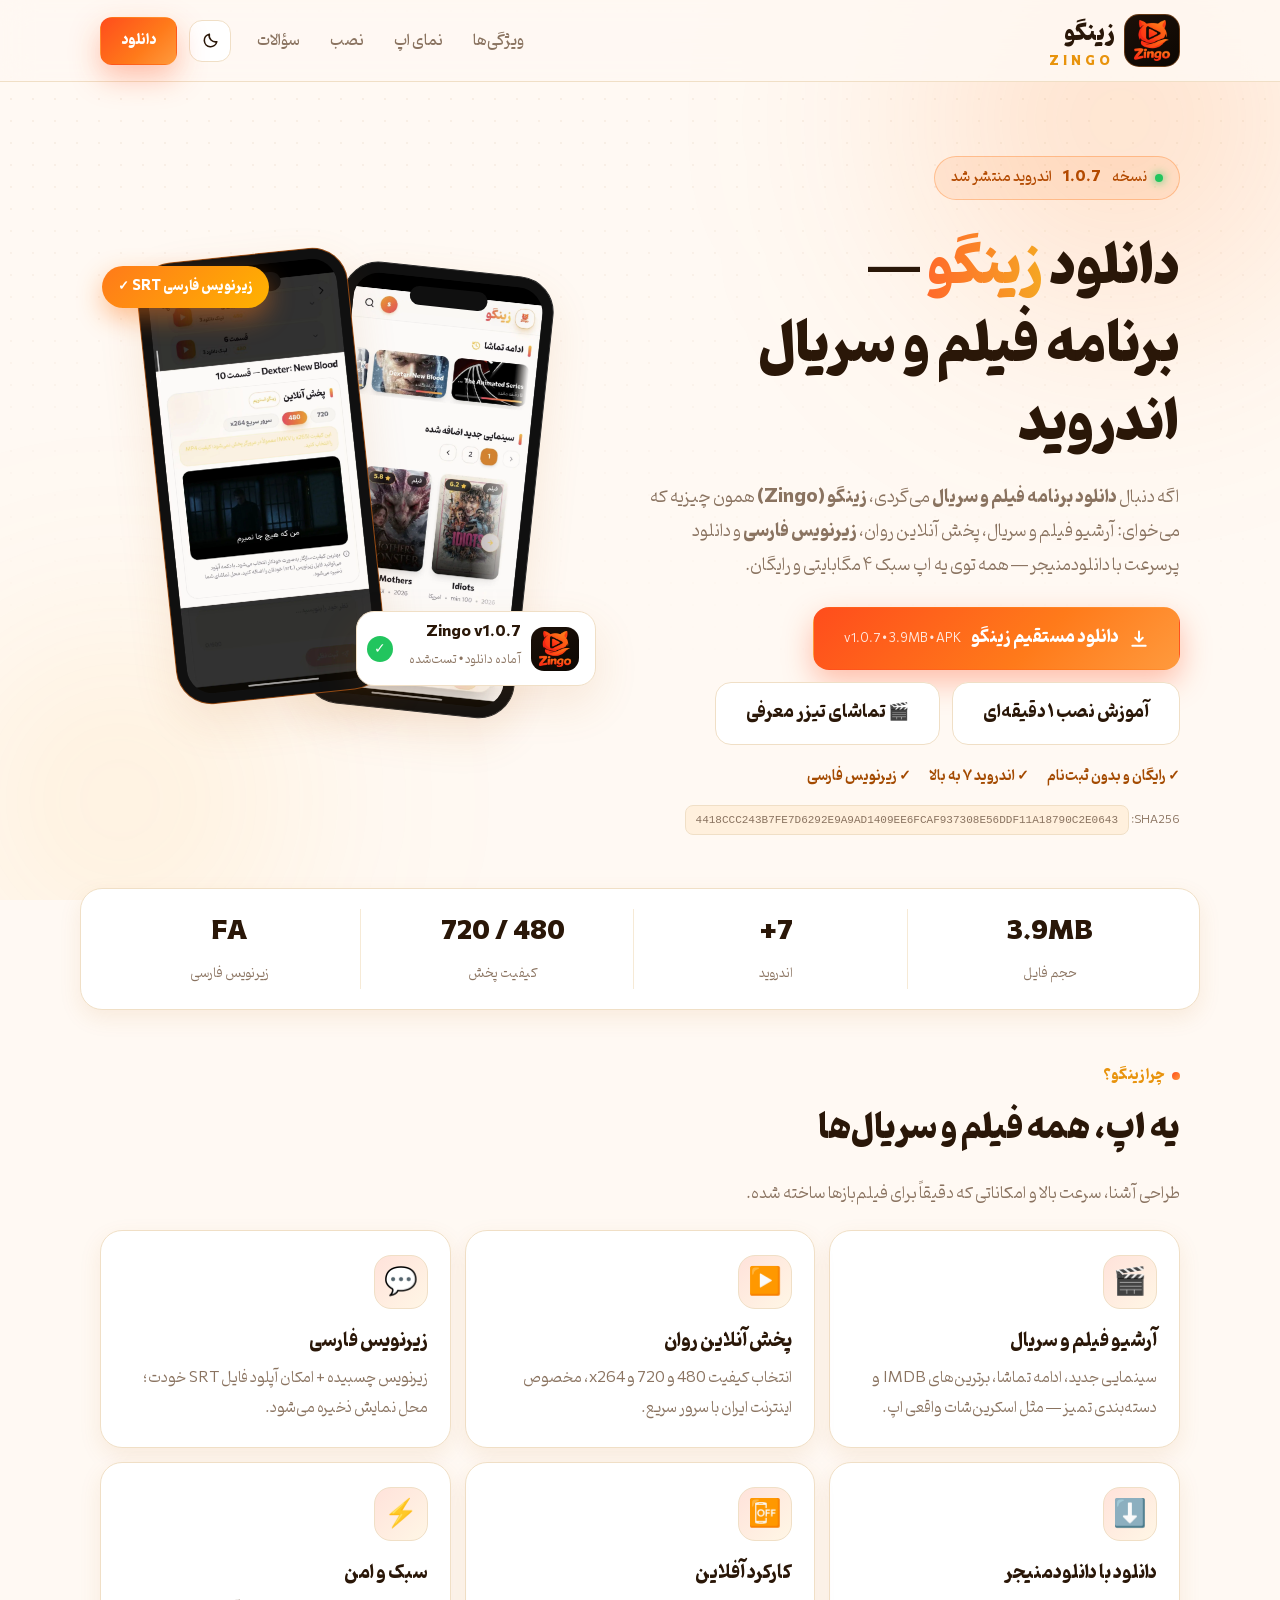
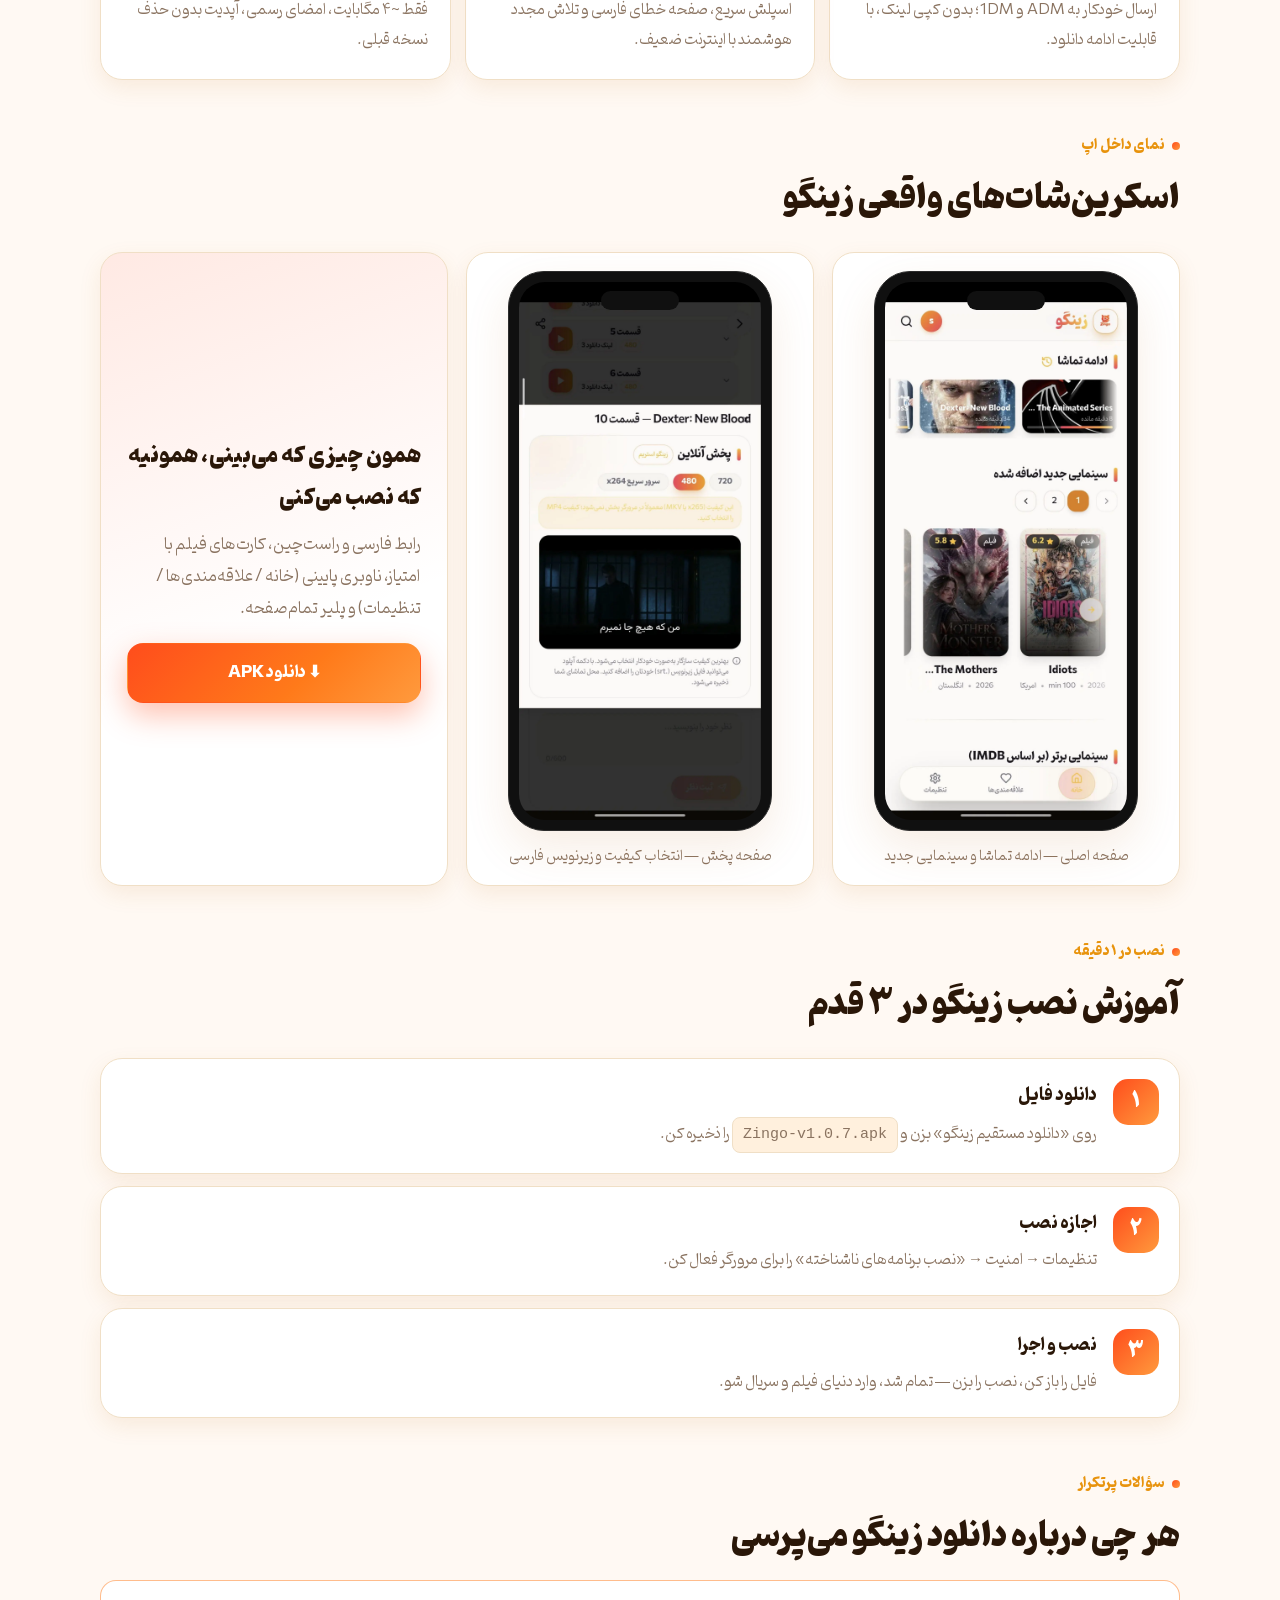
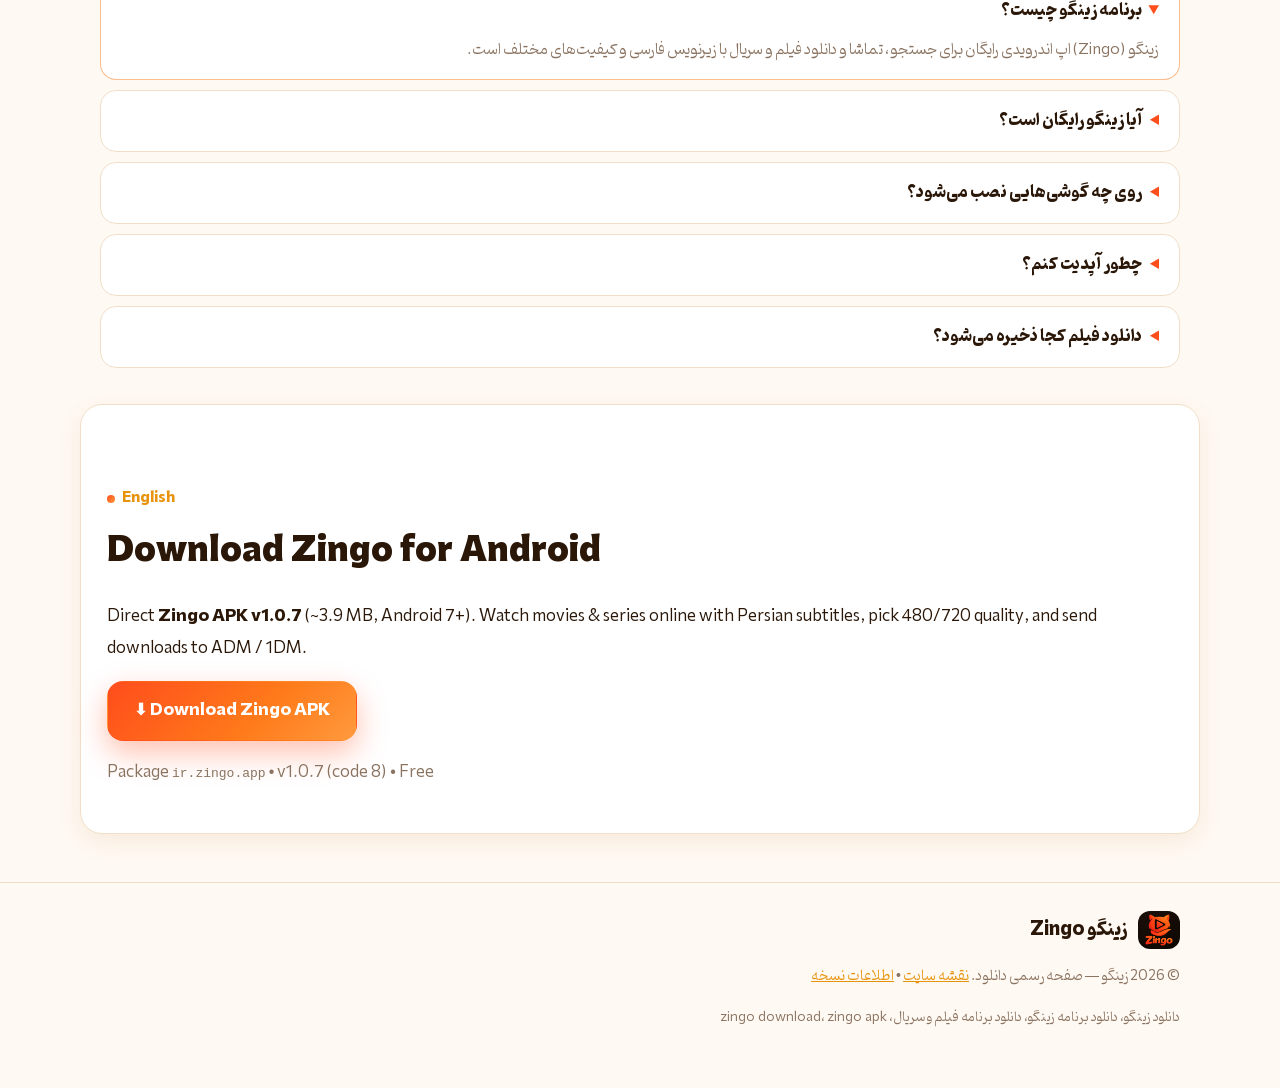
==== commit dc171118: "feat: cinematic motion-graphics promo page with synthesized sound (promo.html)" ====
--- a/index.html
+++ b/index.html
@@ -80,6 +80,7 @@
         <small>v1.0.7 • 3.9MB • APK</small>
       </a>
       <a class="btn ghost big" href="#install">آموزش نصب ۱ دقیقه‌ای</a>
+      <a class="btn ghost big" href="/promo.html">🎬 تماشای تیزر معرفی</a>
     </div>
     <ul class="trust">
       <li>✓ رایگان و بدون ثبت‌نام</li>
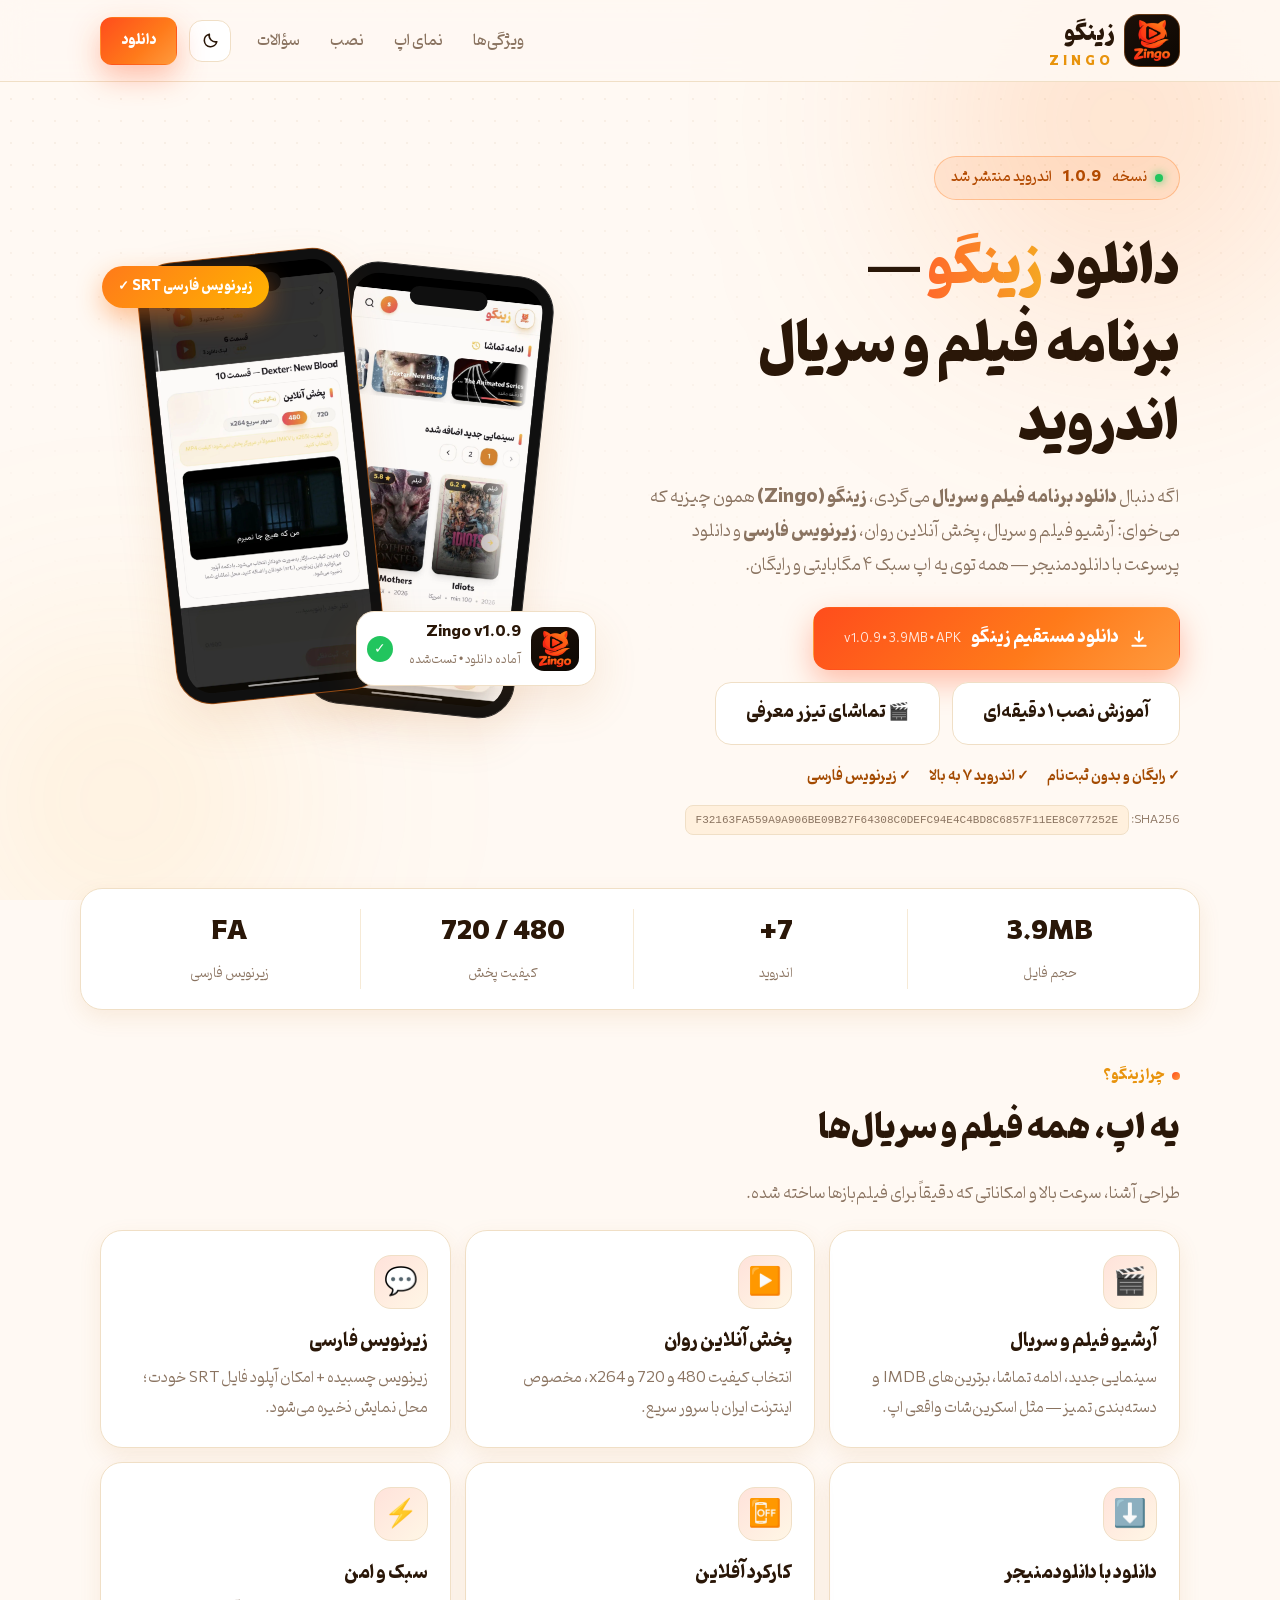
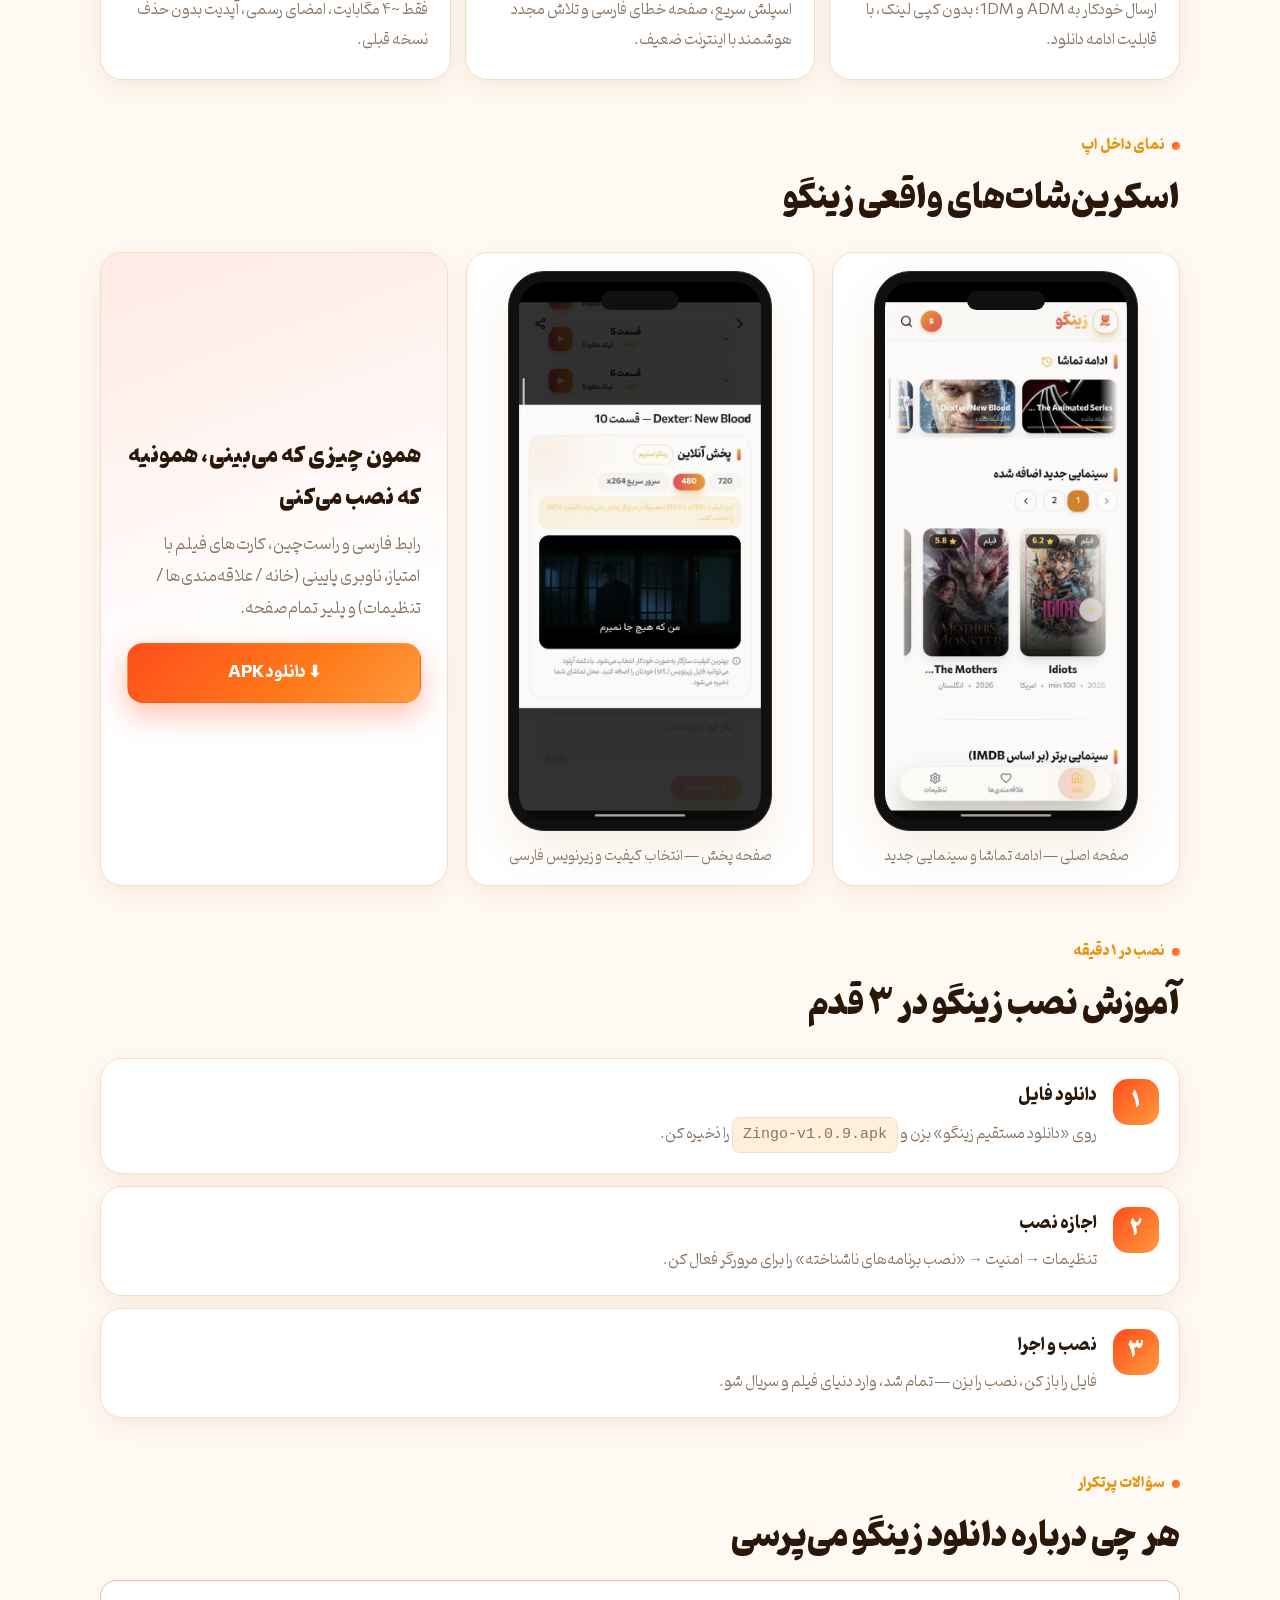
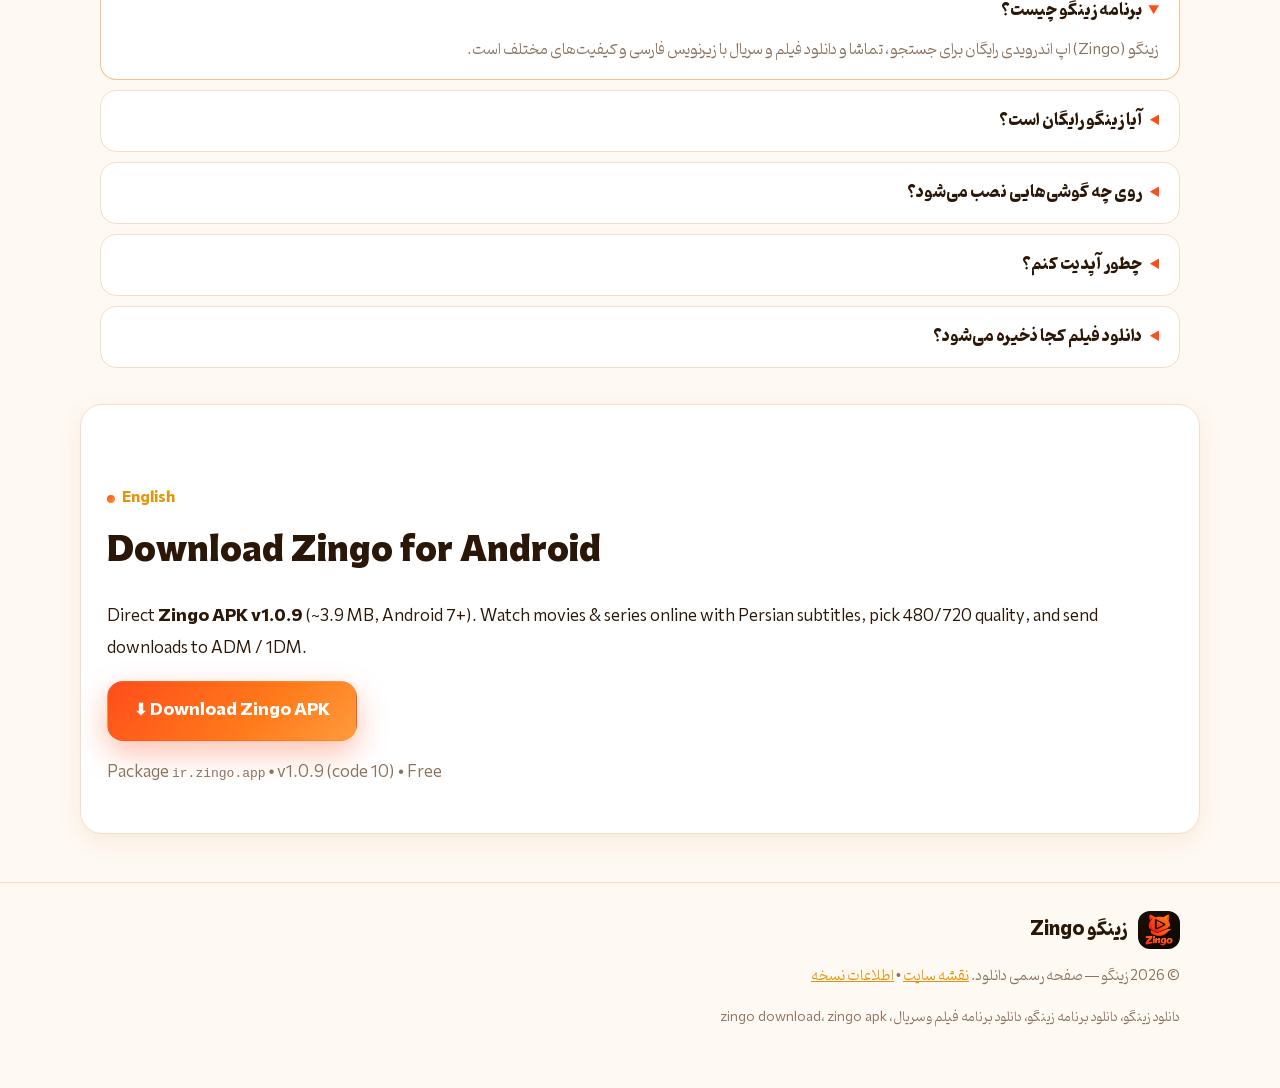
==== commit 5e5a7774: "feat: update to Zingo v1.0.9 (code 10), replace v1.0.7 APK" ====
--- a/index.html
+++ b/index.html
@@ -4,7 +4,7 @@
 <meta charset="UTF-8">
 <meta name="viewport" content="width=device-width, initial-scale=1.0">
 <title>دانلود زینگو | دانلود برنامه فیلم و سریال اندروید Zingo</title>
-<meta name="description" content="دانلود مستقیم برنامه زینگو (Zingo) نسخه 1.0.7 برای اندروید — بهترین برنامه فیلم و سریال با پخش آنلاین، زیرنویس فارسی و دانلود سریع. رایگان و بدون تبلیغات آزاردهنده.">
+<meta name="description" content="دانلود مستقیم برنامه زینگو (Zingo) نسخه 1.0.9 برای اندروید — بهترین برنامه فیلم و سریال با پخش آنلاین، زیرنویس فارسی و دانلود سریع. رایگان و بدون تبلیغات آزاردهنده.">
 <meta name="keywords" content="دانلود زینگو, زینگو, zingo, دانلود برنامه zingo, دانلود برنامه فیلم و سریال, دانلود اپلیکیشن فیلم, دانلود سریال, zingo apk, zingo download, دانلود مستقیم زینگو">
 <meta name="robots" content="index, follow">
 <meta name="author" content="Zingo">
@@ -18,7 +18,7 @@
 <meta property="og:locale:alternate" content="en_US">
 <meta property="og:site_name" content="Zingo | زینگو">
 <meta property="og:title" content="دانلود زینگو | برنامه فیلم و سریال اندروید">
-<meta property="og:description" content="دانلود رایگان زینگو — تماشا و دانلود فیلم و سریال با زیرنویس فارسی، کیفیت‌های 480 تا 1080، حالت آفلاین. نسخه 1.0.7 اندروید.">
+<meta property="og:description" content="دانلود رایگان زینگو — تماشا و دانلود فیلم و سریال با زیرنویس فارسی، کیفیت‌های 480 تا 1080، حالت آفلاین. نسخه 1.0.9 اندروید.">
 <meta property="og:url" content="https://zingo-official.vercel.app/">
 <meta property="og:image" content="https://zingo-official.vercel.app/assets/og-cover.jpg">
 <meta property="og:image:width" content="1200">
@@ -26,7 +26,7 @@
 <meta property="og:image:alt" content="لوگوی برنامه زینگو - دانلود فیلم و سریال">
 <meta name="twitter:card" content="summary_large_image">
 <meta name="twitter:title" content="دانلود زینگو | Zingo — برنامه فیلم و سریال">
-<meta name="twitter:description" content="دانلود مستقیم APK زینگو v1.0.7 — پخش آنلاین، زیرنویس، دانلود با دانلودمنیجر.">
+<meta name="twitter:description" content="دانلود مستقیم APK زینگو v1.0.9 — پخش آنلاین، زیرنویس، دانلود با دانلودمنیجر.">
 <meta name="twitter:image" content="https://zingo-official.vercel.app/assets/og-cover.jpg">
 <link rel="icon" type="image/x-icon" href="/favicon.ico">
 <link rel="icon" type="image/png" href="/assets/logo.png">
@@ -37,10 +37,10 @@
 <link rel="stylesheet" href="/styles.css">
 <script>(function(){try{var t=localStorage.getItem('zingo-theme')||'light';document.documentElement.dataset.theme=t;var m=document.querySelector('meta[name="theme-color"]');if(m)m.setAttribute('content',t==='dark'?'#0B0806':'#FFF9F3');}catch(e){document.documentElement.dataset.theme='light';}})();</script>
 <script type="application/ld+json">
-{"@context":"https://schema.org","@type":"SoftwareApplication","name":"Zingo — زینگو","alternateName":["Zingo","زینگو","دانلود زینگو","برنامه فیلم و سریال زینگو"],"applicationCategory":"EntertainmentApplication","operatingSystem":"Android","offers":{"@type":"Offer","price":"0","priceCurrency":"IRR"},"softwareVersion":"1.0.7","releaseNotes":"نسخه پایدار 1.0.7 — بهبود پخش و زیرنویس","downloadUrl":"https://zingo-official.vercel.app/downloads/Zingo-v1.0.7.apk","installUrl":"https://zingo-official.vercel.app/","screenshot":["https://zingo-official.vercel.app/assets/screen1.jpg","https://zingo-official.vercel.app/assets/screen2.jpg"],"image":"https://zingo-official.vercel.app/assets/logo.png","description":"زینگو (Zingo) برنامه اندرویدی تماشا و دانلود فیلم و سریال با زیرنویس فارسی، کیفیت‌های متنوع و پشتیبانی از دانلودمنیجر.","aggregateRating":{"@type":"AggregateRating","ratingValue":"4.8","ratingCount":"312"},"author":{"@type":"Organization","name":"Zingo"}}
+{"@context":"https://schema.org","@type":"SoftwareApplication","name":"Zingo — زینگو","alternateName":["Zingo","زینگو","دانلود زینگو","برنامه فیلم و سریال زینگو"],"applicationCategory":"EntertainmentApplication","operatingSystem":"Android","offers":{"@type":"Offer","price":"0","priceCurrency":"IRR"},"softwareVersion":"1.0.9","releaseNotes":"نسخه پایدار 1.0.9 — بهبود پخش و زیرنویس","downloadUrl":"https://zingo-official.vercel.app/downloads/Zingo-v1.0.9.apk","installUrl":"https://zingo-official.vercel.app/","screenshot":["https://zingo-official.vercel.app/assets/screen1.jpg","https://zingo-official.vercel.app/assets/screen2.jpg"],"image":"https://zingo-official.vercel.app/assets/logo.png","description":"زینگو (Zingo) برنامه اندرویدی تماشا و دانلود فیلم و سریال با زیرنویس فارسی، کیفیت‌های متنوع و پشتیبانی از دانلودمنیجر.","aggregateRating":{"@type":"AggregateRating","ratingValue":"4.8","ratingCount":"312"},"author":{"@type":"Organization","name":"Zingo"}}
 </script>
 <script type="application/ld+json">
-{"@context":"https://schema.org","@type":"FAQPage","mainEntity":[{"@type":"Question","name":"برنامه زینگو چیست؟","acceptedAnswer":{"@type":"Answer","text":"زینگو (Zingo) یک برنامه اندرویدی رایگان برای تماشا و دانلود فیلم و سریال با زیرنویس فارسی، جستجو، علاقه‌مندی‌ها و پخش آنلاین در کیفیت‌های 480، 720 و بالاتر است."}},{"@type":"Question","name":"چطور زینگو را نصب کنم؟","acceptedAnswer":{"@type":"Answer","text":"فایل APK را دانلود کنید، در تنظیمات اندروید گزینه نصب از منابع ناشناس را فعال کنید، سپس فایل را باز و نصب کنید. حداقل اندروید 7 (API 24) لازم است."}},{"@type":"Question","name":"آیا زینگو رایگان است؟","acceptedAnswer":{"@type":"Answer","text":"بله، دانلود و استفاده از زینگو کاملاً رایگان است."}},{"@type":"Question","name":"چرا دانلود فیلم به دانلودمنیجر می‌رود؟","acceptedAnswer":{"@type":"Answer","text":"اپ زینگو لینک دانلود را مستقیم به دانلودمنیجرهایی مثل ADM و 1DM می‌فرستد تا دانلود سریع‌تر و قابل ادامه باشد؛ اگر نصبی نباشد از دانلودمنیجر خود گوشی استفاده می‌کند."}},{"@type":"Question","name":"آپدیت بعدی را چطور بگیرم؟","acceptedAnswer":{"@type":"Answer","text":"به همین صفحه برگردید؛ همیشه آخرین نسخه (فعلاً 1.0.7) اینجا قرار می‌گیرد. چون امضای نسخه‌ها یکی است، بدون حذف نسخه قبلی آپدیت می‌شود."}}]}
+{"@context":"https://schema.org","@type":"FAQPage","mainEntity":[{"@type":"Question","name":"برنامه زینگو چیست؟","acceptedAnswer":{"@type":"Answer","text":"زینگو (Zingo) یک برنامه اندرویدی رایگان برای تماشا و دانلود فیلم و سریال با زیرنویس فارسی، جستجو، علاقه‌مندی‌ها و پخش آنلاین در کیفیت‌های 480، 720 و بالاتر است."}},{"@type":"Question","name":"چطور زینگو را نصب کنم؟","acceptedAnswer":{"@type":"Answer","text":"فایل APK را دانلود کنید، در تنظیمات اندروید گزینه نصب از منابع ناشناس را فعال کنید، سپس فایل را باز و نصب کنید. حداقل اندروید 7 (API 24) لازم است."}},{"@type":"Question","name":"آیا زینگو رایگان است؟","acceptedAnswer":{"@type":"Answer","text":"بله، دانلود و استفاده از زینگو کاملاً رایگان است."}},{"@type":"Question","name":"چرا دانلود فیلم به دانلودمنیجر می‌رود؟","acceptedAnswer":{"@type":"Answer","text":"اپ زینگو لینک دانلود را مستقیم به دانلودمنیجرهایی مثل ADM و 1DM می‌فرستد تا دانلود سریع‌تر و قابل ادامه باشد؛ اگر نصبی نباشد از دانلودمنیجر خود گوشی استفاده می‌کند."}},{"@type":"Question","name":"آپدیت بعدی را چطور بگیرم؟","acceptedAnswer":{"@type":"Answer","text":"به همین صفحه برگردید؛ همیشه آخرین نسخه (فعلاً 1.0.9) اینجا قرار می‌گیرد. چون امضای نسخه‌ها یکی است، بدون حذف نسخه قبلی آپدیت می‌شود."}}]}
 </script>
 </head>
 <body>
@@ -63,21 +63,21 @@
       <svg class="ic-sun" viewBox="0 0 24 24" width="19" height="19" fill="none" stroke="currentColor" stroke-width="2" stroke-linecap="round"><circle cx="12" cy="12" r="4.4"/><path d="M12 2.5v2.4M12 19.1v2.4M2.5 12h2.4M19.1 12h2.4M5 5l1.7 1.7M17.3 17.3 19 19M19 5l-1.7 1.7M6.7 17.3 5 19"/></svg>
       <svg class="ic-moon" viewBox="0 0 24 24" width="19" height="19" fill="none" stroke="currentColor" stroke-width="2" stroke-linecap="round" stroke-linejoin="round"><path d="M20 13.5A8 8 0 0 1 10.5 4 8 8 0 1 0 20 13.5Z"/></svg>
     </button>
-    <a class="btn small primary" href="/downloads/Zingo-v1.0.7.apk" download="Zingo-v1.0.7.apk">دانلود</a>
+    <a class="btn small primary" href="/downloads/Zingo-v1.0.9.apk" download="Zingo-v1.0.9.apk">دانلود</a>
   </div>
 </header>
 
 <main>
 <section class="hero wrap" id="download">
   <div class="hero-txt">
-    <p class="pill"><span class="dot"></span> نسخه <strong>&nbsp;1.0.7&nbsp;</strong> اندروید منتشر شد</p>
+    <p class="pill"><span class="dot"></span> نسخه <strong>&nbsp;1.0.9&nbsp;</strong> اندروید منتشر شد</p>
     <h1>دانلود <span class="grad">زینگو</span> —<br>برنامه فیلم و سریال اندروید</h1>
     <p class="lead">اگه دنبال <strong>دانلود برنامه فیلم و سریال</strong> می‌گردی، <strong>زینگو (Zingo)</strong> همون چیزیه که می‌خوای: آرشیو فیلم و سریال، پخش آنلاین روان، <strong>زیرنویس فارسی</strong> و دانلود پرسرعت با دانلودمنیجر — همه توی یه اپ سبک ۴ مگابایتی و رایگان.</p>
     <div class="cta-row">
-      <a class="btn primary big" id="dlBtn" href="/downloads/Zingo-v1.0.7.apk" download="Zingo-v1.0.7.apk" rel="nofollow">
+      <a class="btn primary big" id="dlBtn" href="/downloads/Zingo-v1.0.9.apk" download="Zingo-v1.0.9.apk" rel="nofollow">
         <svg viewBox="0 0 24 24" width="20" height="20" fill="none" stroke="currentColor" stroke-width="2.4" stroke-linecap="round" stroke-linejoin="round"><path d="M12 3v12m0 0 4.5-4.5M12 15l-4.5-4.5M4 20h16"/></svg>
         دانلود مستقیم زینگو
-        <small>v1.0.7 • 3.9MB • APK</small>
+        <small>v1.0.9 • 3.9MB • APK</small>
       </a>
       <a class="btn ghost big" href="#install">آموزش نصب ۱ دقیقه‌ای</a>
       <a class="btn ghost big" href="/promo.html">🎬 تماشای تیزر معرفی</a>
@@ -87,7 +87,7 @@
       <li>✓ اندروید ۷ به بالا</li>
       <li>✓ زیرنویس فارسی</li>
     </ul>
-    <p class="sha">SHA256: <code dir="ltr">4418CCC243B7FE7D6292E9A9AD1409EE6FCAF937308E56DDF11A18790C2E0643</code></p>
+    <p class="sha">SHA256: <code dir="ltr">F32163FA559A9A906BE09B27F64308C0DEFC94E4C4BD8C6857F11EE8C077252E</code></p>
   </div>
 
   <div class="hero-vis">
@@ -103,7 +103,7 @@
     </div>
     <div class="float-card">
       <span class="fc-logo"><img src="/assets/logo.png" alt="" width="36" height="40"></span>
-      <div><strong>Zingo v1.0.7</strong><span>آماده دانلود • تست‌شده</span></div>
+      <div><strong>Zingo v1.0.9</strong><span>آماده دانلود • تست‌شده</span></div>
       <i class="ok">✓</i>
     </div>
     <div class="float-chip">زیرنویس فارسی SRT ✓</div>
@@ -150,7 +150,7 @@
     <div class="shots-side">
       <h3>همون چیزی که می‌بینی، همونیه که نصب می‌کنی</h3>
       <p class="muted">رابط فارسی و راست‌چین، کارت‌های فیلم با امتیاز، ناوبری پایینی (خانه / علاقه‌مندی‌ها / تنظیمات) و پلیر تمام‌صفحه.</p>
-      <a class="btn primary" href="/downloads/Zingo-v1.0.7.apk" download="Zingo-v1.0.7.apk" rel="nofollow">⬇ دانلود APK</a>
+      <a class="btn primary" href="/downloads/Zingo-v1.0.9.apk" download="Zingo-v1.0.9.apk" rel="nofollow">⬇ دانلود APK</a>
     </div>
   </div>
 </section>
@@ -159,7 +159,7 @@
   <p class="kicker">نصب در ۱ دقیقه</p>
   <h2>آموزش نصب زینگو در ۳ قدم</h2>
   <ol class="steps">
-    <li><span class="n">۱</span><div><strong>دانلود فایل</strong><p>روی «دانلود مستقیم زینگو» بزن و <code dir="ltr">Zingo-v1.0.7.apk</code> را ذخیره کن.</p></div></li>
+    <li><span class="n">۱</span><div><strong>دانلود فایل</strong><p>روی «دانلود مستقیم زینگو» بزن و <code dir="ltr">Zingo-v1.0.9.apk</code> را ذخیره کن.</p></div></li>
     <li><span class="n">۲</span><div><strong>اجازه نصب</strong><p>تنظیمات → امنیت → «نصب برنامه‌های ناشناخته» را برای مرورگر فعال کن.</p></div></li>
     <li><span class="n">۳</span><div><strong>نصب و اجرا</strong><p>فایل را باز کن، نصب را بزن — تمام شد، وارد دنیای فیلم و سریال شو.</p></div></li>
   </ol>
@@ -178,13 +178,13 @@
 <section class="wrap en" id="en" lang="en" dir="ltr">
   <p class="kicker">English</p>
   <h2>Download Zingo for Android</h2>
-  <p>Direct <strong>Zingo APK v1.0.7</strong> (~3.9 MB, Android 7+). Watch movies &amp; series online with Persian subtitles, pick 480/720 quality, and send downloads to ADM / 1DM.</p>
-  <p><a class="btn primary" href="/downloads/Zingo-v1.0.7.apk" download="Zingo-v1.0.7.apk" rel="nofollow">⬇ Download Zingo APK</a></p>
-  <p class="muted">Package <code>ir.zingo.app</code> • v1.0.7 (code 8) • Free</p>
+  <p>Direct <strong>Zingo APK v1.0.9</strong> (~3.9 MB, Android 7+). Watch movies &amp; series online with Persian subtitles, pick 480/720 quality, and send downloads to ADM / 1DM.</p>
+  <p><a class="btn primary" href="/downloads/Zingo-v1.0.9.apk" download="Zingo-v1.0.9.apk" rel="nofollow">⬇ Download Zingo APK</a></p>
+  <p class="muted">Package <code>ir.zingo.app</code> • v1.0.9 (code 10) • Free</p>
 </section>
 </main>
 
-<div class="sticky-dl"><span>زینگو v1.0.7 • رایگان</span><a class="btn primary small" href="/downloads/Zingo-v1.0.7.apk" download="Zingo-v1.0.7.apk">⬇ دانلود</a></div>
+<div class="sticky-dl"><span>زینگو v1.0.9 • رایگان</span><a class="btn primary small" href="/downloads/Zingo-v1.0.9.apk" download="Zingo-v1.0.9.apk">⬇ دانلود</a></div>
 
 <footer>
   <div class="wrap foot">
